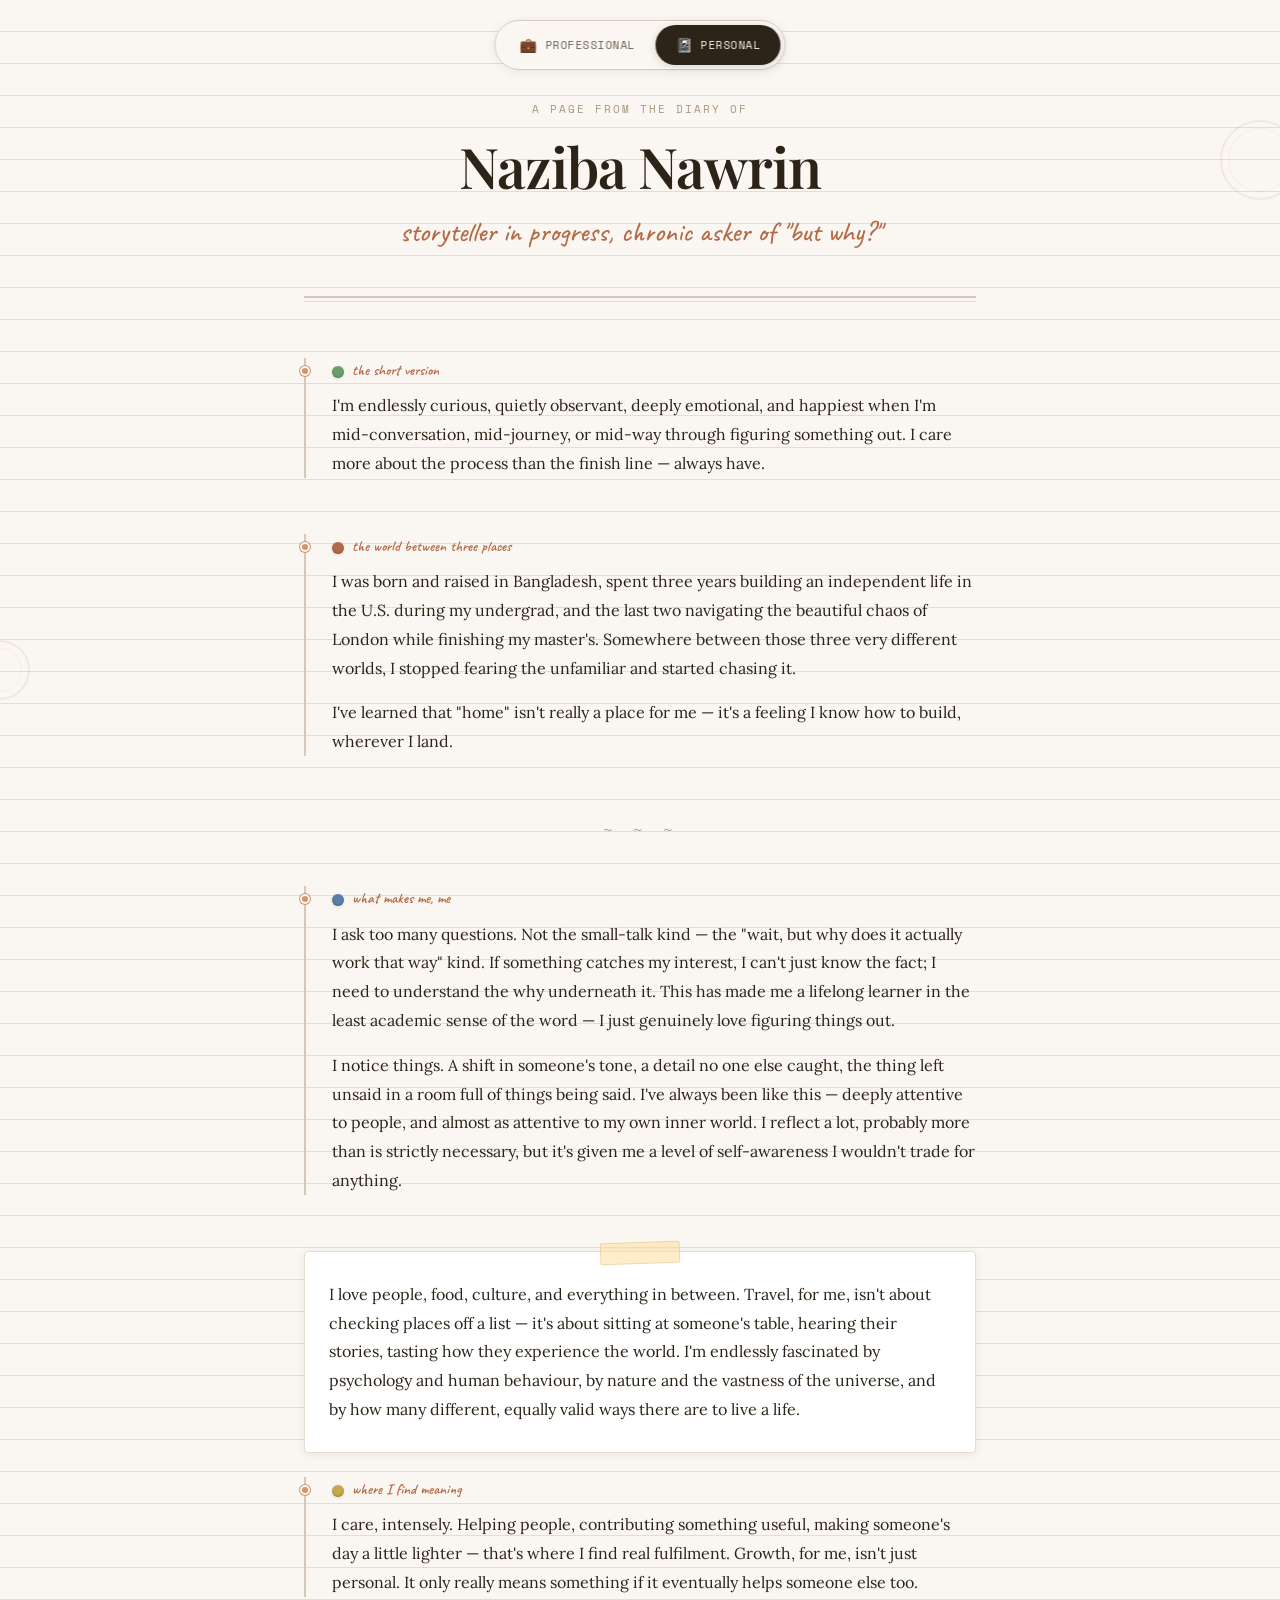
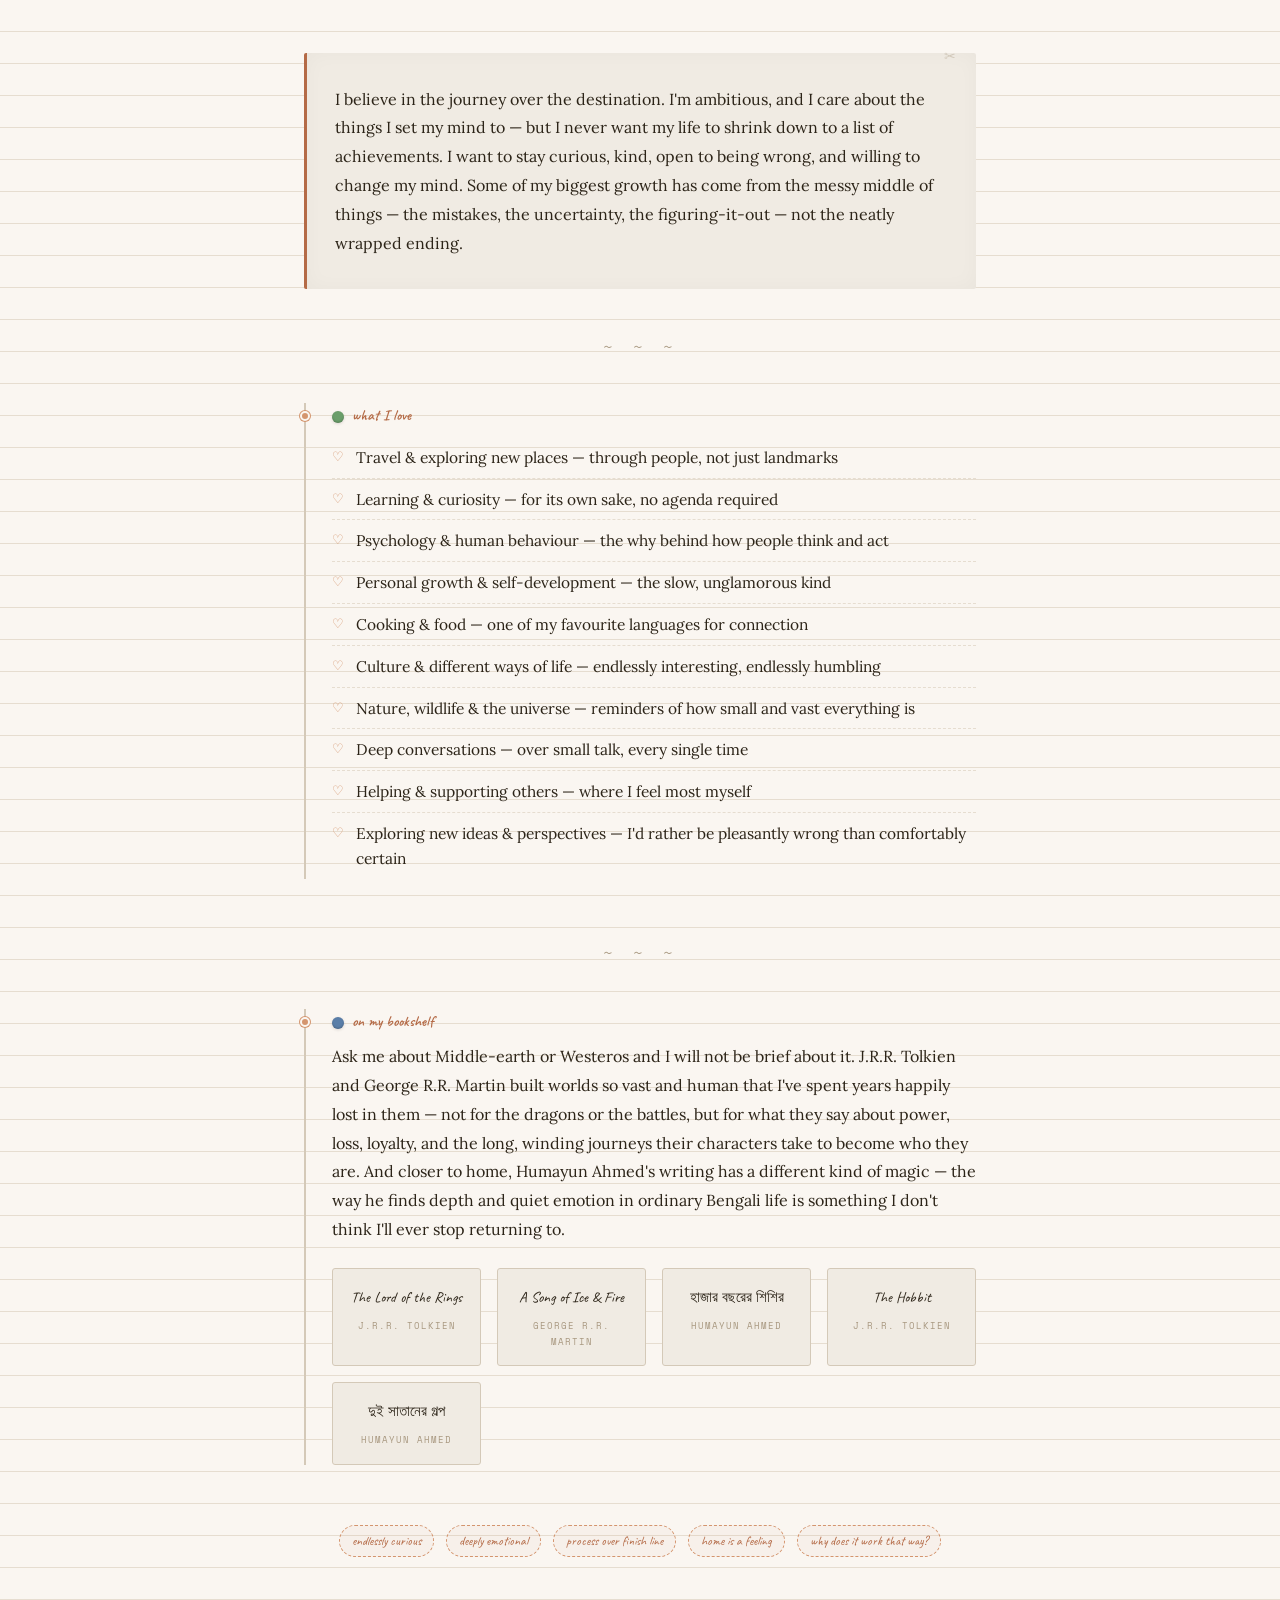
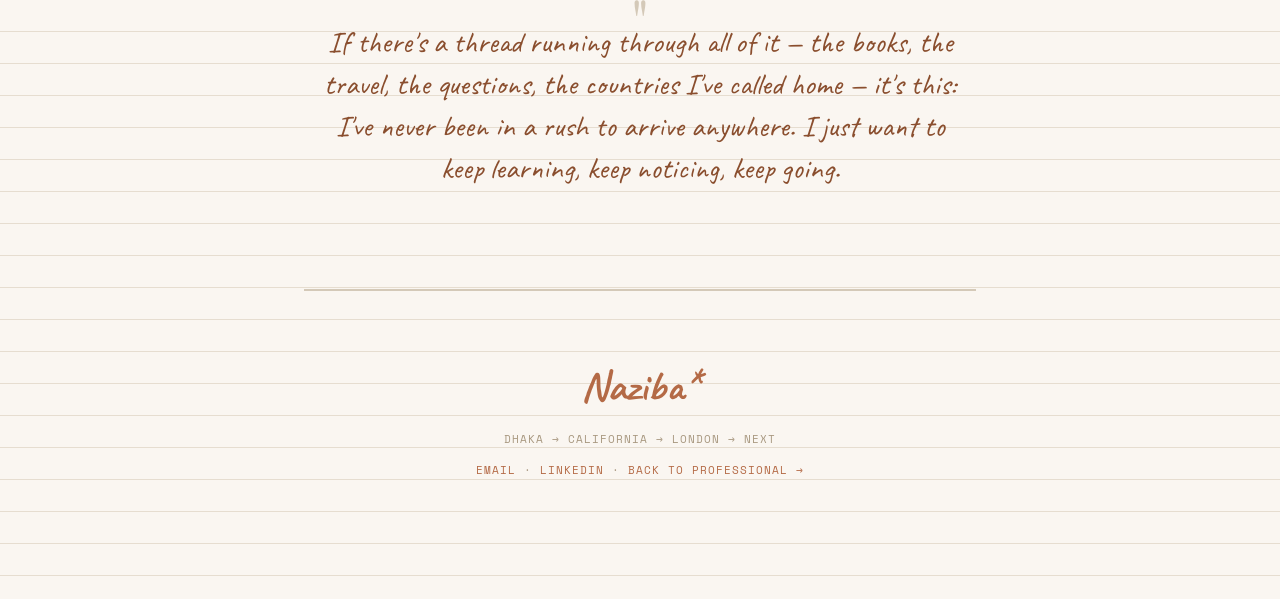
==== personal.html @ 6f7692ed "Add personal page with diary aesthetic + mode slider toggle" ====
<!DOCTYPE html>
<html lang="en">
<head>
  <meta charset="UTF-8">
  <meta name="viewport" content="width=device-width, initial-scale=1.0">
  <title>Naziba — The Personal Page</title>
  <meta name="description" content="Naziba Nawrin — the person behind the CV. Curious, emotional, endlessly learning.">
  <meta name="theme-color" content="#faf9f7">
  <link rel="icon" type="image/svg+xml" href="favicon.svg">
  <link rel="preconnect" href="https://fonts.googleapis.com">
  <link rel="preconnect" href="https://fonts.gstatic.com" crossorigin>
  <link href="https://fonts.googleapis.com/css2?family=Caveat:wght@400;500;600;700&family=Lora:ital,wght@0,400;0,500;0,600;1,400;1,500&family=Playfair+Display:ital,wght@0,400;0,600;0,700;1,400;1,600&family=Space+Mono:ital@0;1&display=swap" rel="stylesheet">
  <style>
    *,*::before,*::after{box-sizing:border-box;margin:0;padding:0}

    :root {
      --cream: #faf6f1;
      --cream-dark: #f0ebe3;
      --ink: #2c2418;
      --ink-soft: #6b5e4f;
      --ink-faint: #a89880;
      --line: #d4c9b8;
      --line-faint: #e6ddd0;
      --accent: #b46a46;
      --accent-soft: #d4956e;
      --accent-deep: #8a4e2e;
      --tape: rgba(255, 220, 150, 0.5);
      --tape-border: rgba(200, 170, 100, 0.3);
      --shadow: rgba(44, 36, 24, 0.08);
      --shadow-heavy: rgba(44, 36, 24, 0.15);
      --font-hand: 'Caveat', cursive;
      --font-serif: 'Lora', Georgia, serif;
      --font-display: 'Playfair Display', Georgia, serif;
      --font-mono: 'Space Mono', monospace;
    }

    html { scroll-behavior: smooth; }

    body {
      font-family: var(--font-serif);
      background: var(--cream);
      color: var(--ink);
      line-height: 1.7;
      min-height: 100vh;
      background-image:
        repeating-linear-gradient(
          transparent,
          transparent 31px,
          var(--line-faint) 31px,
          var(--line-faint) 32px
        );
      background-size: 100% 32px;
      background-position: 0 0;
    }

    /* ═══ MODE SLIDER ═══ */
    .mode-slider-wrap {
      position: fixed;
      top: 20px;
      left: 50%;
      transform: translateX(-50%);
      z-index: 1000;
      display: flex;
      align-items: center;
      gap: 0;
      background: var(--cream);
      border: 1.5px solid var(--line);
      border-radius: 40px;
      padding: 4px;
      box-shadow: 0 2px 12px var(--shadow), 0 0 0 1px rgba(255,255,255,0.6) inset;
      backdrop-filter: blur(8px);
      -webkit-backdrop-filter: blur(8px);
    }

    .mode-slider-wrap a {
      display: flex;
      align-items: center;
      gap: 8px;
      padding: 8px 20px;
      border-radius: 36px;
      text-decoration: none;
      font-family: var(--font-mono);
      font-size: 11px;
      letter-spacing: 0.5px;
      text-transform: uppercase;
      color: var(--ink-soft);
      transition: all 0.35s cubic-bezier(0.4, 0, 0.2, 1);
      white-space: nowrap;
    }

    .mode-slider-wrap a.active {
      background: var(--ink);
      color: var(--cream);
      box-shadow: 0 2px 8px var(--shadow-heavy);
    }

    .mode-slider-wrap a:hover:not(.active) {
      color: var(--ink);
      background: var(--cream-dark);
    }

    .mode-slider-wrap .mode-icon {
      font-size: 14px;
    }

    /* ═══ TOPMARGIN ═══ */
    .page-wrap {
      max-width: 720px;
      margin: 0 auto;
      padding: 100px 24px 80px;
    }

    /* ═══ HEADER ═══ */
    .diary-header {
      text-align: center;
      margin-bottom: 60px;
      padding-bottom: 40px;
      border-bottom: 2px solid var(--line);
      position: relative;
    }

    .diary-header::after {
      content: '';
      position: absolute;
      bottom: -6px;
      left: 0;
      right: 0;
      height: 1px;
      background: var(--line-faint);
    }

    .diary-date {
      font-family: var(--font-mono);
      font-size: 11px;
      letter-spacing: 2px;
      text-transform: uppercase;
      color: var(--ink-faint);
      margin-bottom: 16px;
    }

    .diary-name {
      font-family: var(--font-display);
      font-size: clamp(36px, 6vw, 56px);
      font-weight: 600;
      line-height: 1.1;
      letter-spacing: -1px;
      margin-bottom: 12px;
      color: var(--ink);
    }

    .diary-subtitle {
      font-family: var(--font-hand);
      font-size: clamp(20px, 3vw, 28px);
      color: var(--accent);
      font-weight: 500;
    }

    .diary-rule {
      display: flex;
      align-items: center;
      gap: 12px;
      margin: 48px 0 40px;
      color: var(--ink-faint);
      font-family: var(--font-mono);
      font-size: 10px;
      letter-spacing: 2px;
      text-transform: uppercase;
    }

    .diary-rule::before,
    .diary-rule::after {
      content: '';
      flex: 1;
      height: 1px;
      background: var(--line);
    }

    /* ═══ ENTRIES ═══ */
    .diary-entry {
      margin-bottom: 56px;
      position: relative;
      padding-left: 28px;
    }

    .diary-entry::before {
      content: '';
      position: absolute;
      left: 0;
      top: 0;
      bottom: 0;
      width: 2px;
      background: var(--line);
    }

    .diary-entry::after {
      content: '';
      position: absolute;
      left: -4px;
      top: 8px;
      width: 10px;
      height: 10px;
      border-radius: 50%;
      background: var(--accent-soft);
      border: 2px solid var(--cream);
      box-shadow: 0 0 0 1px var(--accent-soft);
    }

    .entry-label {
      font-family: var(--font-hand);
      font-size: 15px;
      color: var(--accent);
      margin-bottom: 8px;
      font-weight: 600;
    }

    .entry-title {
      font-family: var(--font-display);
      font-size: clamp(22px, 3.5vw, 30px);
      font-weight: 600;
      line-height: 1.2;
      margin-bottom: 16px;
      letter-spacing: -0.3px;
    }

    .entry-body {
      font-size: 16px;
      line-height: 1.8;
      color: var(--ink);
    }

    .entry-body p {
      margin-bottom: 16px;
    }

    .entry-body p:last-child {
      margin-bottom: 0;
    }

    /* ═══ TAPE CARD ═══ */
    .tape-card {
      background: #fff;
      border: 1px solid var(--line-faint);
      border-radius: 4px;
      padding: 28px 24px;
      margin: 24px 0;
      position: relative;
      box-shadow: 0 2px 8px var(--shadow);
      transform: rotate(-0.5deg);
    }

    .tape-card::before {
      content: '';
      position: absolute;
      top: -10px;
      left: 50%;
      transform: translateX(-50%) rotate(-2deg);
      width: 80px;
      height: 22px;
      background: var(--tape);
      border: 1px solid var(--tape-border);
      border-radius: 2px;
    }

    .tape-card.tilt-right {
      transform: rotate(0.7deg);
    }

    .tape-card.tilt-right::before {
      transform: translateX(-50%) rotate(1.5deg);
    }

    /* ═══ TORN PAPER ═══ */
    .torn-paper {
      background: var(--cream-dark);
      border-radius: 2px;
      padding: 32px 28px;
      margin: 32px 0;
      position: relative;
      border-left: 3px solid var(--accent);
      box-shadow: inset 0 0 20px rgba(44, 36, 24, 0.03);
    }

    .torn-paper::before {
      content: '✂';
      position: absolute;
      top: -8px;
      right: 20px;
      font-size: 14px;
      color: var(--ink-faint);
      opacity: 0.4;
    }

    /* ═══ LIST ═══ */
    .love-list {
      list-style: none;
      padding: 0;
    }

    .love-list li {
      padding: 8px 0 8px 24px;
      position: relative;
      font-size: 15.5px;
      line-height: 1.6;
      border-bottom: 1px dashed var(--line-faint);
    }

    .love-list li:last-child {
      border-bottom: none;
    }

    .love-list li::before {
      content: '♡';
      position: absolute;
      left: 0;
      color: var(--accent-soft);
      font-size: 13px;
      top: 10px;
    }

    /* ═══ QUOTE ═══ */
    .diary-quote {
      font-family: var(--font-hand);
      font-size: clamp(22px, 3vw, 30px);
      text-align: center;
      padding: 40px 20px;
      color: var(--accent-deep);
      line-height: 1.4;
      position: relative;
    }

    .diary-quote::before {
      content: '"';
      font-family: var(--font-display);
      font-size: 60px;
      position: absolute;
      top: 8px;
      left: 50%;
      transform: translateX(-50%);
      color: var(--line);
      line-height: 1;
    }

    /* ═══ BOOKSHELF ═══ */
    .bookshelf {
      display: grid;
      grid-template-columns: repeat(auto-fill, minmax(140px, 1fr));
      gap: 16px;
      margin: 24px 0;
    }

    .book {
      background: var(--cream-dark);
      border: 1px solid var(--line);
      border-radius: 3px;
      padding: 16px 12px;
      text-align: center;
      font-family: var(--font-hand);
      font-size: 15px;
      color: var(--ink);
      transition: transform 0.2s ease, box-shadow 0.2s ease;
      cursor: default;
      position: relative;
    }

    .book:hover {
      transform: translateY(-4px) rotate(-1deg);
      box-shadow: 0 4px 12px var(--shadow-heavy);
    }

    .book .book-author {
      display: block;
      font-family: var(--font-mono);
      font-size: 9px;
      letter-spacing: 1px;
      text-transform: uppercase;
      color: var(--ink-faint);
      margin-top: 8px;
    }

    /* ═══ STICKERS ═══ */
    .sticker {
      display: inline-block;
      font-family: var(--font-hand);
      font-size: 13px;
      padding: 4px 12px;
      border-radius: 20px;
      border: 1.5px dashed;
      margin: 4px;
      color: var(--accent);
      border-color: var(--accent-soft);
      background: rgba(180, 106, 70, 0.04);
    }

    /* ═══ FOOTER ═══ */
    .diary-footer {
      text-align: center;
      padding: 60px 0 40px;
      border-top: 2px solid var(--line);
      margin-top: 60px;
    }

    .diary-footer .hand-name {
      font-family: var(--font-hand);
      font-size: 42px;
      color: var(--accent);
      font-weight: 700;
      margin-bottom: 8px;
    }

    .diary-footer .footer-line {
      font-family: var(--font-mono);
      font-size: 11px;
      letter-spacing: 1px;
      color: var(--ink-faint);
      text-transform: uppercase;
    }

    .diary-footer .footer-line a {
      color: var(--accent);
      text-decoration: none;
    }

    .diary-footer .footer-line a:hover {
      text-decoration: underline;
    }

    /* ═══ COFFEE STAIN ═══ */
    .coffee-stain {
      position: absolute;
      width: 80px;
      height: 80px;
      border-radius: 50%;
      border: 2px solid rgba(180, 140, 80, 0.12);
      pointer-events: none;
    }

    .coffee-stain::after {
      content: '';
      position: absolute;
      inset: 6px;
      border-radius: 50%;
      border: 1px solid rgba(180, 140, 80, 0.08);
    }

    /* ═══ PIN ═══ */
    .pushpin {
      display: inline-block;
      width: 12px;
      height: 12px;
      border-radius: 50%;
      background: var(--accent);
      box-shadow: 0 1px 3px var(--shadow-heavy), inset 0 -1px 2px rgba(0,0,0,0.2);
      margin-right: 8px;
      vertical-align: middle;
    }

    .pushpin.green { background: #6a9e6a; }
    .pushpin.blue { background: #5a7ea8; }
    .pushpin.yellow { background: #c4a84a; }

    /* ═══ HAND DIVIDER ═══ */
    .hand-divider {
      text-align: center;
      margin: 40px 0;
      font-family: var(--font-hand);
      font-size: 20px;
      color: var(--ink-faint);
      letter-spacing: 8px;
    }

    /* ═══ ANIMATIONS ═══ */
    @keyframes fadeSlideUp {
      from { opacity: 0; transform: translateY(20px); }
      to { opacity: 1; transform: translateY(0); }
    }

    .reveal {
      opacity: 0;
      animation: fadeSlideUp 0.6s ease forwards;
    }

    .reveal:nth-child(1) { animation-delay: 0.1s; }
    .reveal:nth-child(2) { animation-delay: 0.2s; }
    .reveal:nth-child(3) { animation-delay: 0.3s; }
    .reveal:nth-child(4) { animation-delay: 0.4s; }
    .reveal:nth-child(5) { animation-delay: 0.5s; }
    .reveal:nth-child(6) { animation-delay: 0.6s; }
    .reveal:nth-child(7) { animation-delay: 0.7s; }

    /* ═══ RESPONSIVE ═══ */
    @media (max-width: 600px) {
      .page-wrap { padding: 80px 16px 60px; }
      .diary-entry { padding-left: 20px; }
      .tape-card { padding: 24px 18px; transform: none !important; }
      .mode-slider-wrap a { padding: 6px 14px; font-size: 10px; }
      .bookshelf { grid-template-columns: repeat(2, 1fr); }
    }
  </style>
</head>
<body>

  <!-- MODE SLIDER -->
  <div class="mode-slider-wrap">
    <a href="index.html">
      <span class="mode-icon">💼</span> Professional
    </a>
    <a href="personal.html" class="active">
      <span class="mode-icon">📓</span> Personal
    </a>
  </div>

  <div class="page-wrap">

    <!-- HEADER -->
    <header class="diary-header reveal">
      <div class="diary-date">a page from the diary of</div>
      <h1 class="diary-name">Naziba Nawrin</h1>
      <div class="diary-subtitle">storyteller in progress, chronic asker of "but why?"</div>
    </header>

    <!-- ENTRY: THE SHORT VERSION -->
    <div class="diary-entry reveal">
      <div class="entry-label"><span class="pushpin green"></span>the short version</div>
      <div class="entry-body">
        <p>I'm endlessly curious, quietly observant, deeply emotional, and happiest when I'm mid-conversation, mid-journey, or mid-way through figuring something out. I care more about the process than the finish line — always have.</p>
      </div>
    </div>

    <!-- ENTRY: THE WORLD BETWEEN -->
    <div class="diary-entry reveal">
      <div class="entry-label"><span class="pushpin"></span>the world between three places</div>
      <div class="entry-body">
        <p>I was born and raised in Bangladesh, spent three years building an independent life in the U.S. during my undergrad, and the last two navigating the beautiful chaos of London while finishing my master's. Somewhere between those three very different worlds, I stopped fearing the unfamiliar and started chasing it.</p>
        <p>I've learned that "home" isn't really a place for me — it's a feeling I know how to build, wherever I land.</p>
      </div>
    </div>

    <div class="hand-divider">~ ~ ~</div>

    <!-- ENTRY: WHAT MAKES ME, ME -->
    <div class="diary-entry reveal">
      <div class="entry-label"><span class="pushpin blue"></span>what makes me, me</div>
      <div class="entry-body">
        <p>I ask too many questions. Not the small-talk kind — the "wait, but why does it actually work that way" kind. If something catches my interest, I can't just know the fact; I need to understand the why underneath it. This has made me a lifelong learner in the least academic sense of the word — I just genuinely love figuring things out.</p>

        <p>I notice things. A shift in someone's tone, a detail no one else caught, the thing left unsaid in a room full of things being said. I've always been like this — deeply attentive to people, and almost as attentive to my own inner world. I reflect a lot, probably more than is strictly necessary, but it's given me a level of self-awareness I wouldn't trade for anything.</p>
      </div>
    </div>

    <!-- TAPE CARD: PEOPLE, FOOD, CULTURE -->
    <div class="tape-card reveal">
      <div class="entry-body">
        <p>I love people, food, culture, and everything in between. Travel, for me, isn't about checking places off a list — it's about sitting at someone's table, hearing their stories, tasting how they experience the world. I'm endlessly fascinated by psychology and human behaviour, by nature and the vastness of the universe, and by how many different, equally valid ways there are to live a life.</p>
      </div>
    </div>

    <!-- ENTRY: I CARE -->
    <div class="diary-entry reveal">
      <div class="entry-label"><span class="pushpin yellow"></span>where I find meaning</div>
      <div class="entry-body">
        <p>I care, intensely. Helping people, contributing something useful, making someone's day a little lighter — that's where I find real fulfilment. Growth, for me, isn't just personal. It only really means something if it eventually helps someone else too.</p>
      </div>
    </div>

    <!-- TORN PAPER: JOURNEY OVER DESTINATION -->
    <div class="torn-paper reveal">
      <div class="entry-body">
        <p>I believe in the journey over the destination. I'm ambitious, and I care about the things I set my mind to — but I never want my life to shrink down to a list of achievements. I want to stay curious, kind, open to being wrong, and willing to change my mind. Some of my biggest growth has come from the messy middle of things — the mistakes, the uncertainty, the figuring-it-out — not the neatly wrapped ending.</p>
      </div>
    </div>

    <div class="hand-divider">~ ~ ~</div>

    <!-- ENTRY: WHAT I LOVE -->
    <div class="diary-entry reveal">
      <div class="entry-label"><span class="pushpin green"></span>what I love</div>
      <div class="entry-body">
        <ul class="love-list">
          <li>Travel &amp; exploring new places — through people, not just landmarks</li>
          <li>Learning &amp; curiosity — for its own sake, no agenda required</li>
          <li>Psychology &amp; human behaviour — the why behind how people think and act</li>
          <li>Personal growth &amp; self-development — the slow, unglamorous kind</li>
          <li>Cooking &amp; food — one of my favourite languages for connection</li>
          <li>Culture &amp; different ways of life — endlessly interesting, endlessly humbling</li>
          <li>Nature, wildlife &amp; the universe — reminders of how small and vast everything is</li>
          <li>Deep conversations — over small talk, every single time</li>
          <li>Helping &amp; supporting others — where I feel most myself</li>
          <li>Exploring new ideas &amp; perspectives — I'd rather be pleasantly wrong than comfortably certain</li>
        </ul>
      </div>
    </div>

    <div class="hand-divider">~ ~ ~</div>

    <!-- ENTRY: ON MY BOOKSHELF -->
    <div class="diary-entry reveal">
      <div class="entry-label"><span class="pushpin blue"></span>on my bookshelf</div>
      <div class="entry-body">
        <p>Ask me about Middle-earth or Westeros and I will not be brief about it. J.R.R. Tolkien and George R.R. Martin built worlds so vast and human that I've spent years happily lost in them — not for the dragons or the battles, but for what they say about power, loss, loyalty, and the long, winding journeys their characters take to become who they are. And closer to home, Humayun Ahmed's writing has a different kind of magic — the way he finds depth and quiet emotion in ordinary Bengali life is something I don't think I'll ever stop returning to.</p>
      </div>

      <div class="bookshelf">
        <div class="book">
          The Lord of the Rings
          <span class="book-author">J.R.R. Tolkien</span>
        </div>
        <div class="book">
          A Song of Ice &amp; Fire
          <span class="book-author">George R.R. Martin</span>
        </div>
        <div class="book">
          হাজার বছরের শিশির
          <span class="book-author">Humayun Ahmed</span>
        </div>
        <div class="book">
          The Hobbit
          <span class="book-author">J.R.R. Tolkien</span>
        </div>
        <div class="book">
          দুই সাতানের গল্প
          <span class="book-author">Humayun Ahmed</span>
        </div>
      </div>
    </div>

    <!-- STICKERS -->
    <div style="text-align:center; margin: 40px 0 20px;">
      <span class="sticker">endlessly curious</span>
      <span class="sticker">deeply emotional</span>
      <span class="sticker">process over finish line</span>
      <span class="sticker">home is a feeling</span>
      <span class="sticker">why does it work that way?</span>
    </div>

    <!-- QUOTE -->
    <div class="diary-quote reveal">
      If there's a thread running through all of it — the books, the travel, the questions, the countries I've called home — it's this: I've never been in a rush to arrive anywhere. I just want to keep learning, keep noticing, keep going.
    </div>

    <!-- COFFEE STAIN (decorative) -->
    <div class="coffee-stain" style="top: 120px; right: -20px;"></div>
    <div class="coffee-stain" style="bottom: 200px; left: -30px; width: 60px; height: 60px;"></div>

    <!-- FOOTER -->
    <footer class="diary-footer reveal">
      <div class="hand-name">Naziba*</div>
      <div class="footer-line">Dhaka → California → London → next</div>
      <div class="footer-line" style="margin-top:12px;">
        <a href="mailto:nazibazaman99@gmail.com">email</a> · <a href="https://www.linkedin.com/in/naziba-nawrin-a1048722b/" target="_blank" rel="noopener">linkedin</a> · <a href="index.html">back to professional →</a>
      </div>
    </footer>

  </div>

</body>
</html>
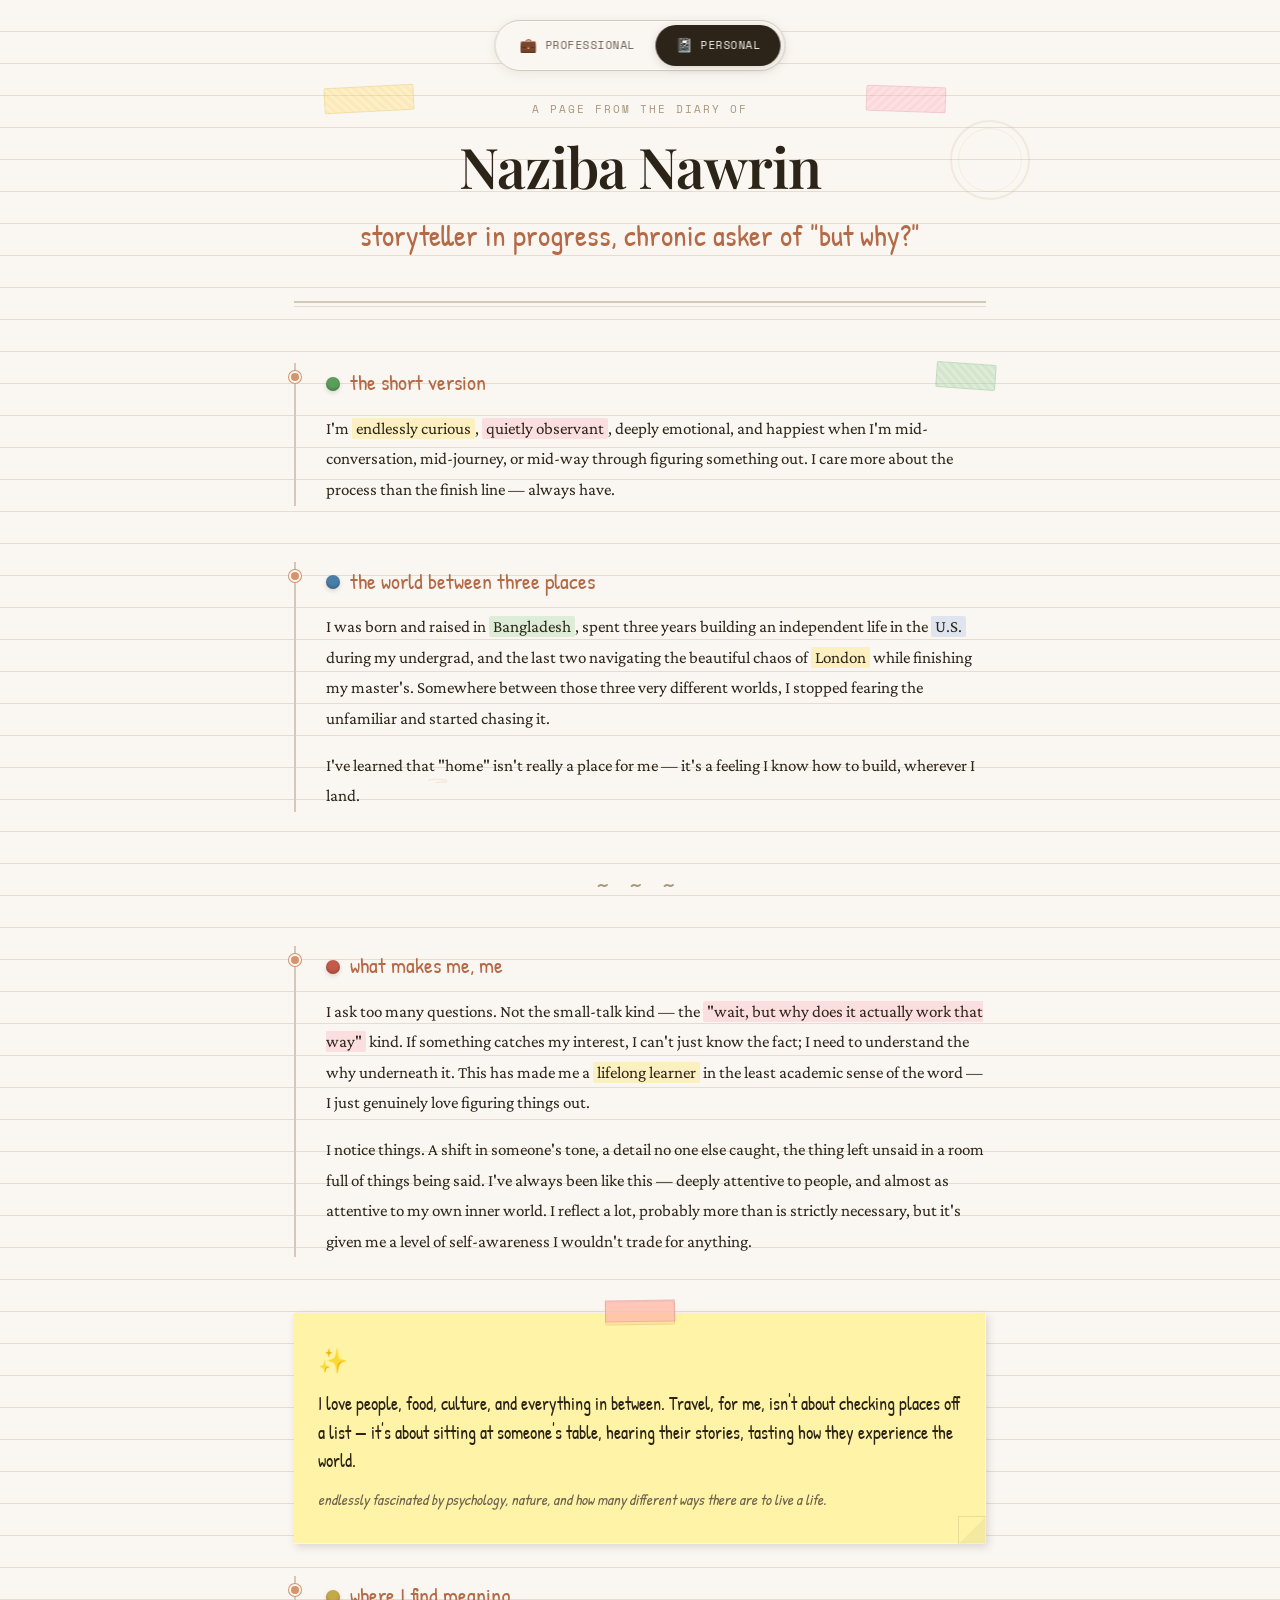
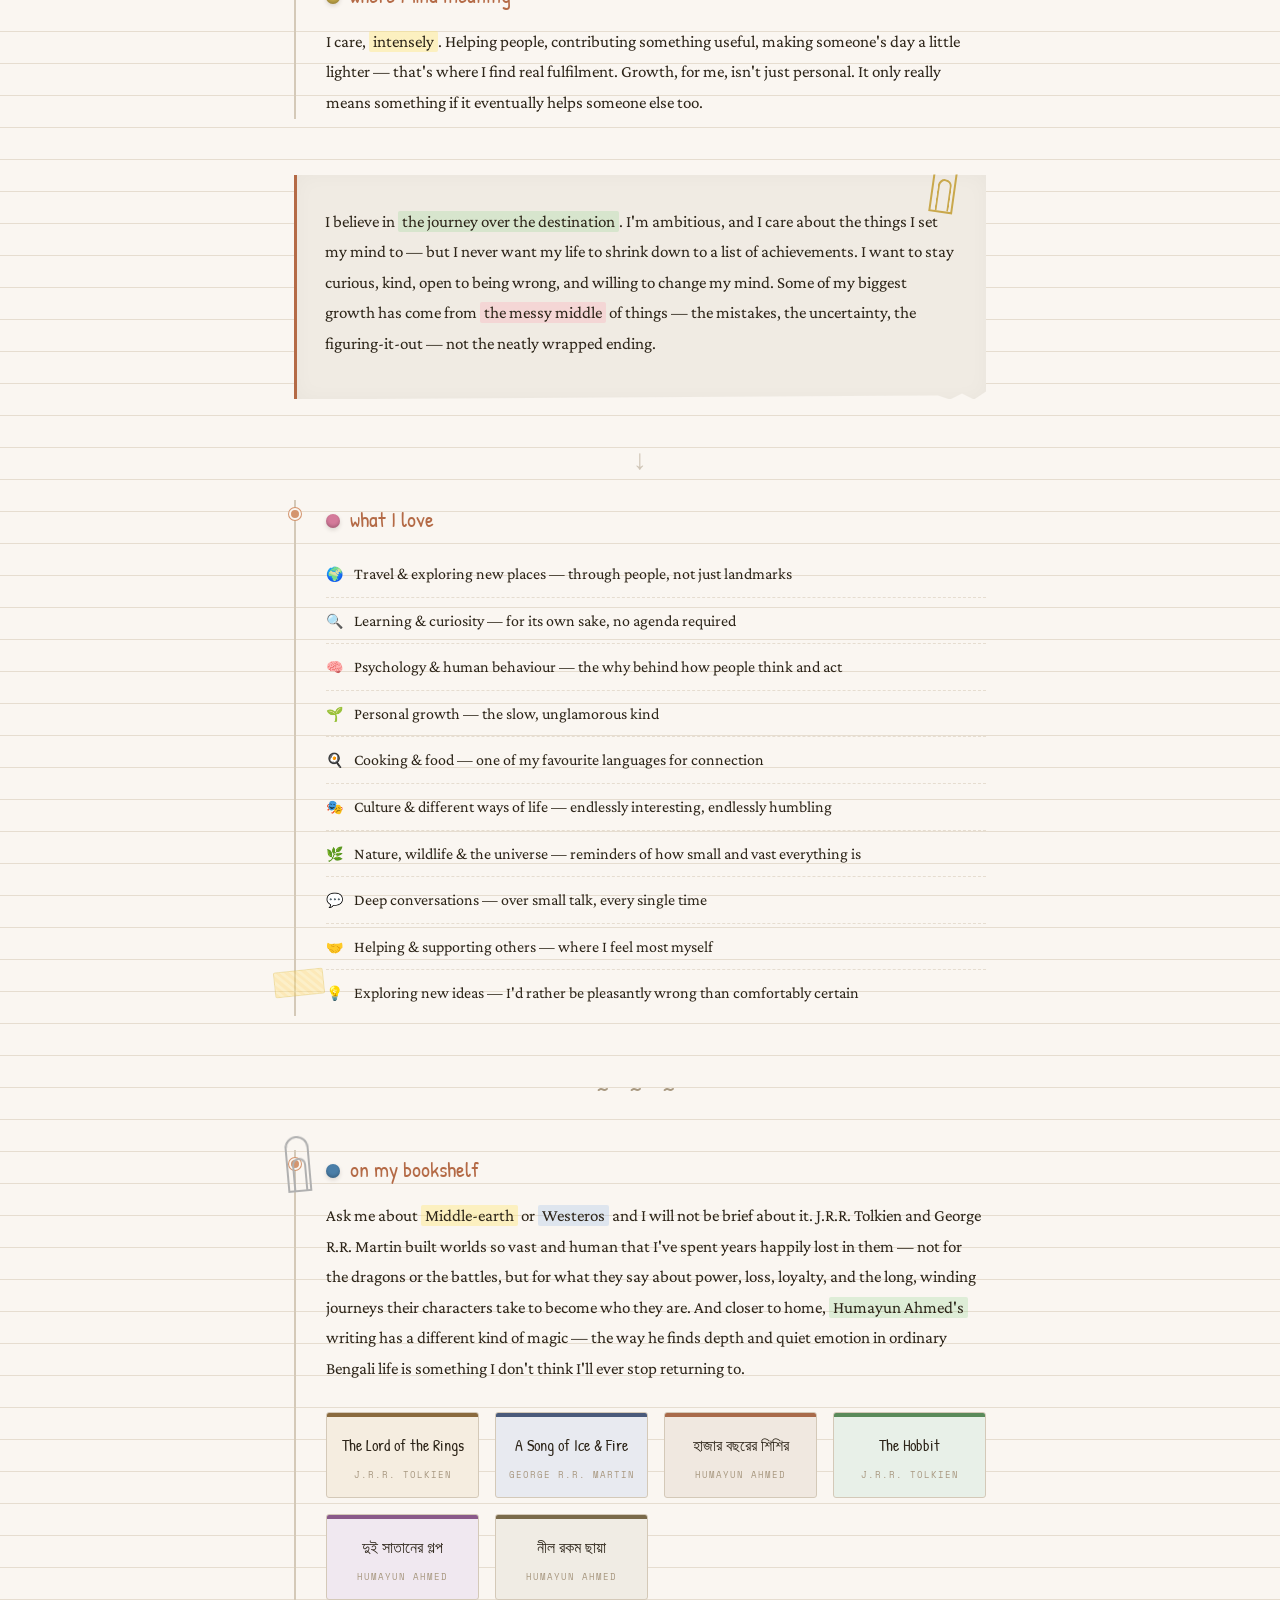
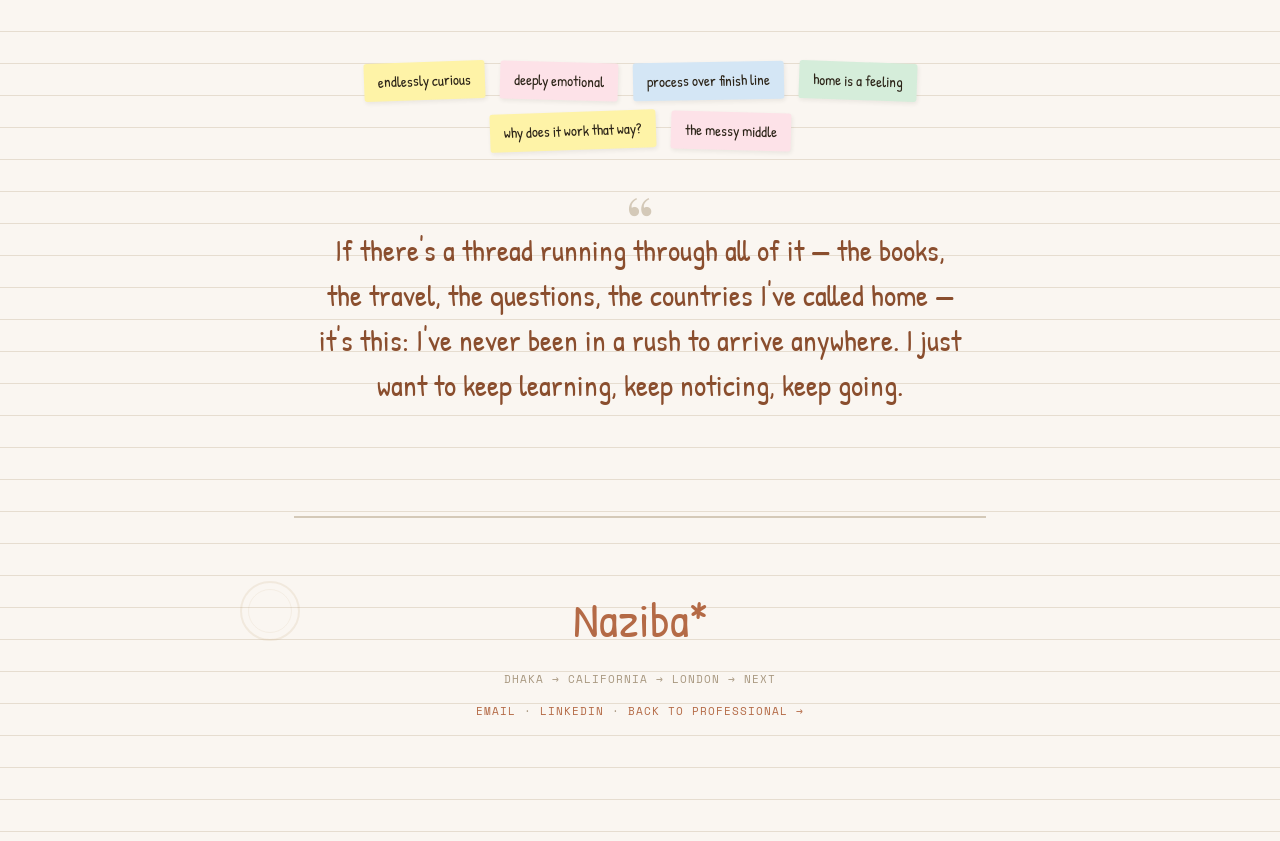
==== commit d31e3f71: "Personal page: better fonts (Patrick Hand + Crimson Pro), scrapbook style with washi tape, sticky no" ====
--- a/personal.html
+++ b/personal.html
@@ -5,17 +5,18 @@
   <meta name="viewport" content="width=device-width, initial-scale=1.0">
   <title>Naziba — The Personal Page</title>
   <meta name="description" content="Naziba Nawrin — the person behind the CV. Curious, emotional, endlessly learning.">
-  <meta name="theme-color" content="#faf9f7">
+  <meta name="theme-color" content="#faf6f1">
   <link rel="icon" type="image/svg+xml" href="favicon.svg">
   <link rel="preconnect" href="https://fonts.googleapis.com">
   <link rel="preconnect" href="https://fonts.gstatic.com" crossorigin>
-  <link href="https://fonts.googleapis.com/css2?family=Caveat:wght@400;500;600;700&family=Lora:ital,wght@0,400;0,500;0,600;1,400;1,500&family=Playfair+Display:ital,wght@0,400;0,600;0,700;1,400;1,600&family=Space+Mono:ital@0;1&display=swap" rel="stylesheet">
+  <link href="https://fonts.googleapis.com/css2?family=Crimson+Pro:ital,wght@0,400;0,500;0,600;1,400;1,500&family=Patrick+Hand&family=Playfair+Display:ital,wght@0,400;0,600;0,700;1,400;1,600&family=Space+Mono:ital@0;1&display=swap" rel="stylesheet">
   <style>
     *,*::before,*::after{box-sizing:border-box;margin:0;padding:0}
 
     :root {
       --cream: #faf6f1;
       --cream-dark: #f0ebe3;
+      --paper: #fff9f0;
       --ink: #2c2418;
       --ink-soft: #6b5e4f;
       --ink-faint: #a89880;
@@ -28,8 +29,16 @@
       --tape-border: rgba(200, 170, 100, 0.3);
       --shadow: rgba(44, 36, 24, 0.08);
       --shadow-heavy: rgba(44, 36, 24, 0.15);
-      --font-hand: 'Caveat', cursive;
-      --font-serif: 'Lora', Georgia, serif;
+      --highlight-yellow: rgba(255, 230, 100, 0.35);
+      --highlight-pink: rgba(255, 150, 170, 0.25);
+      --highlight-green: rgba(140, 210, 140, 0.25);
+      --highlight-blue: rgba(140, 180, 230, 0.25);
+      --sticky-yellow: #fef3a7;
+      --sticky-pink: #fde2e8;
+      --sticky-blue: #d4e6f5;
+      --sticky-green: #d5edda;
+      --font-hand: 'Patrick Hand', cursive;
+      --font-serif: 'Crimson Pro', Georgia, serif;
       --font-display: 'Playfair Display', Georgia, serif;
       --font-mono: 'Space Mono', monospace;
     }
@@ -40,7 +49,7 @@
       font-family: var(--font-serif);
       background: var(--cream);
       color: var(--ink);
-      line-height: 1.7;
+      line-height: 1.75;
       min-height: 100vh;
       background-image:
         repeating-linear-gradient(
@@ -51,6 +60,7 @@
         );
       background-size: 100% 32px;
       background-position: 0 0;
+      overflow-x: hidden;
     }
 
     /* ═══ MODE SLIDER ═══ */
@@ -69,9 +79,7 @@
       padding: 4px;
       box-shadow: 0 2px 12px var(--shadow), 0 0 0 1px rgba(255,255,255,0.6) inset;
       backdrop-filter: blur(8px);
-      -webkit-backdrop-filter: blur(8px);
-    }
-
+    }
     .mode-slider-wrap a {
       display: flex;
       align-items: center;
@@ -84,30 +92,26 @@
       letter-spacing: 0.5px;
       text-transform: uppercase;
       color: var(--ink-soft);
-      transition: all 0.35s cubic-bezier(0.4, 0, 0.2, 1);
+      transition: all 0.35s cubic-bezier(0.4,0,0.2,1);
       white-space: nowrap;
     }
-
     .mode-slider-wrap a.active {
       background: var(--ink);
       color: var(--cream);
       box-shadow: 0 2px 8px var(--shadow-heavy);
     }
-
     .mode-slider-wrap a:hover:not(.active) {
       color: var(--ink);
       background: var(--cream-dark);
     }
-
-    .mode-slider-wrap .mode-icon {
-      font-size: 14px;
-    }
-
-    /* ═══ TOPMARGIN ═══ */
+    .mode-slider-wrap .mode-icon { font-size: 14px; }
+
+    /* ═══ PAGE ═══ */
     .page-wrap {
-      max-width: 720px;
+      max-width: 740px;
       margin: 0 auto;
       padding: 100px 24px 80px;
+      position: relative;
     }
 
     /* ═══ HEADER ═══ */
@@ -118,7 +122,6 @@
       border-bottom: 2px solid var(--line);
       position: relative;
     }
-
     .diary-header::after {
       content: '';
       position: absolute;
@@ -128,7 +131,6 @@
       height: 1px;
       background: var(--line-faint);
     }
-
     .diary-date {
       font-family: var(--font-mono);
       font-size: 11px;
@@ -137,7 +139,6 @@
       color: var(--ink-faint);
       margin-bottom: 16px;
     }
-
     .diary-name {
       font-family: var(--font-display);
       font-size: clamp(36px, 6vw, 56px);
@@ -147,41 +148,18 @@
       margin-bottom: 12px;
       color: var(--ink);
     }
-
     .diary-subtitle {
       font-family: var(--font-hand);
-      font-size: clamp(20px, 3vw, 28px);
+      font-size: clamp(22px, 3.5vw, 30px);
       color: var(--accent);
-      font-weight: 500;
-    }
-
-    .diary-rule {
-      display: flex;
-      align-items: center;
-      gap: 12px;
-      margin: 48px 0 40px;
-      color: var(--ink-faint);
-      font-family: var(--font-mono);
-      font-size: 10px;
-      letter-spacing: 2px;
-      text-transform: uppercase;
-    }
-
-    .diary-rule::before,
-    .diary-rule::after {
-      content: '';
-      flex: 1;
-      height: 1px;
-      background: var(--line);
     }
 
     /* ═══ ENTRIES ═══ */
     .diary-entry {
       margin-bottom: 56px;
       position: relative;
-      padding-left: 28px;
-    }
-
+      padding-left: 32px;
+    }
     .diary-entry::before {
       content: '';
       position: absolute;
@@ -191,14 +169,13 @@
       width: 2px;
       background: var(--line);
     }
-
     .diary-entry::after {
       content: '';
       position: absolute;
-      left: -4px;
+      left: -5px;
       top: 8px;
-      width: 10px;
-      height: 10px;
+      width: 12px;
+      height: 12px;
       border-radius: 50%;
       background: var(--accent-soft);
       border: 2px solid var(--cream);
@@ -207,87 +184,202 @@
 
     .entry-label {
       font-family: var(--font-hand);
-      font-size: 15px;
+      font-size: 22px;
       color: var(--accent);
-      margin-bottom: 8px;
-      font-weight: 600;
-    }
-
-    .entry-title {
-      font-family: var(--font-display);
-      font-size: clamp(22px, 3.5vw, 30px);
-      font-weight: 600;
-      line-height: 1.2;
-      margin-bottom: 16px;
-      letter-spacing: -0.3px;
+      margin-bottom: 12px;
     }
 
     .entry-body {
-      font-size: 16px;
+      font-size: 17px;
       line-height: 1.8;
       color: var(--ink);
     }
-
-    .entry-body p {
-      margin-bottom: 16px;
-    }
-
-    .entry-body p:last-child {
-      margin-bottom: 0;
+    .entry-body p { margin-bottom: 16px; }
+    .entry-body p:last-child { margin-bottom: 0; }
+
+    /* ═══ MARKER HIGHLIGHTS ═══ */
+    .hl-yellow {
+      background: var(--highlight-yellow);
+      padding: 1px 4px;
+      border-radius: 2px;
+    }
+    .hl-pink {
+      background: var(--highlight-pink);
+      padding: 1px 4px;
+      border-radius: 2px;
+    }
+    .hl-green {
+      background: var(--highlight-green);
+      padding: 1px 4px;
+      border-radius: 2px;
+    }
+    .hl-blue {
+      background: var(--highlight-blue);
+      padding: 1px 4px;
+      border-radius: 2px;
+    }
+
+    /* ═══ WASHI TAPE ═══ */
+    .washi {
+      position: absolute;
+      height: 26px;
+      border-radius: 2px;
+      opacity: 0.7;
+      pointer-events: none;
+      z-index: 2;
+    }
+    .washi-yellow {
+      background: repeating-linear-gradient(45deg, rgba(255,210,80,0.5), rgba(255,210,80,0.5) 3px, rgba(255,230,130,0.5) 3px, rgba(255,230,130,0.5) 6px);
+      border: 1px solid rgba(200,170,60,0.3);
+    }
+    .washi-pink {
+      background: repeating-linear-gradient(-45deg, rgba(255,160,180,0.5), rgba(255,160,180,0.5) 3px, rgba(255,190,200,0.5) 3px, rgba(255,190,200,0.5) 6px);
+      border: 1px solid rgba(200,120,140,0.3);
+    }
+    .washi-green {
+      background: repeating-linear-gradient(45deg, rgba(140,200,140,0.5), rgba(140,200,140,0.5) 3px, rgba(170,220,170,0.5) 3px, rgba(170,220,170,0.5) 6px);
+      border: 1px solid rgba(100,160,100,0.3);
+    }
+    .washi-blue {
+      background: repeating-linear-gradient(-45deg, rgba(130,170,230,0.5), rgba(130,170,230,0.5) 3px, rgba(160,195,240,0.5) 3px, rgba(160,195,240,0.5) 6px);
+      border: 1px solid rgba(90,130,190,0.3);
     }
 
     /* ═══ TAPE CARD ═══ */
     .tape-card {
-      background: #fff;
+      background: var(--paper);
       border: 1px solid var(--line-faint);
-      border-radius: 4px;
-      padding: 28px 24px;
-      margin: 24px 0;
-      position: relative;
-      box-shadow: 0 2px 8px var(--shadow);
-      transform: rotate(-0.5deg);
-    }
-
-    .tape-card::before {
+      border-radius: 3px;
+      padding: 32px 28px;
+      margin: 36px 0;
+      position: relative;
+      box-shadow: 2px 3px 10px var(--shadow), -1px -1px 0 rgba(255,255,255,0.8) inset;
+    }
+    .tape-card.tilt-left { transform: rotate(-0.8deg); }
+    .tape-card.tilt-right { transform: rotate(0.6deg); }
+    .tape-card.tilt-more { transform: rotate(-1.2deg); }
+
+    /* ═══ STICKY NOTE ═══ */
+    .sticky {
+      padding: 28px 24px 32px;
+      margin: 32px 0;
+      position: relative;
+      box-shadow: 2px 3px 8px var(--shadow-heavy), -1px -1px 0 rgba(255,255,255,0.5) inset;
+      transform: rotate(-1deg);
+      font-family: var(--font-hand);
+      font-size: 18px;
+      line-height: 1.6;
+      color: var(--ink);
+    }
+    .sticky-yellow { background: var(--sticky-yellow); }
+    .sticky-pink { background: var(--sticky-pink); }
+    .sticky-blue { background: var(--sticky-blue); }
+    .sticky-green { background: var(--sticky-green); }
+
+    .sticky::before {
       content: '';
       position: absolute;
-      top: -10px;
+      top: -12px;
       left: 50%;
-      transform: translateX(-50%) rotate(-2deg);
-      width: 80px;
-      height: 22px;
-      background: var(--tape);
-      border: 1px solid var(--tape-border);
+      transform: translateX(-50%) rotate(-1deg);
+      width: 70px;
+      height: 24px;
+      background: rgba(255,220,150,0.6);
+      border: 1px solid rgba(200,170,100,0.3);
       border-radius: 2px;
     }
-
-    .tape-card.tilt-right {
-      transform: rotate(0.7deg);
-    }
-
-    .tape-card.tilt-right::before {
-      transform: translateX(-50%) rotate(1.5deg);
+    .sticky.fold::after {
+      content: '';
+      position: absolute;
+      bottom: 0;
+      right: 0;
+      width: 28px;
+      height: 28px;
+      background: linear-gradient(135deg, transparent 50%, rgba(0,0,0,0.04) 50%);
+      border-top: 1px solid rgba(0,0,0,0.05);
+      border-left: 1px solid rgba(0,0,0,0.05);
     }
 
     /* ═══ TORN PAPER ═══ */
     .torn-paper {
       background: var(--cream-dark);
-      border-radius: 2px;
       padding: 32px 28px;
-      margin: 32px 0;
+      margin: 36px 0;
       position: relative;
       border-left: 3px solid var(--accent);
-      box-shadow: inset 0 0 20px rgba(44, 36, 24, 0.03);
-    }
-
-    .torn-paper::before {
-      content: '✂';
-      position: absolute;
-      top: -8px;
-      right: 20px;
-      font-size: 14px;
-      color: var(--ink-faint);
-      opacity: 0.4;
+      box-shadow: inset 0 0 20px rgba(44,36,24,0.03);
+      clip-path: polygon(0 0, 100% 0, 100% calc(100% - 8px), calc(100% - 12px) 100%, calc(100% - 24px) calc(100% - 6px), calc(100% - 36px) 100%, calc(100% - 48px) calc(100% - 4px), 0 100%);
+      padding-bottom: 40px;
+    }
+
+    /* ═══ PAPER CLIP ═══ */
+    .paperclip {
+      position: absolute;
+      width: 24px;
+      height: 56px;
+      border: 2px solid #aaa;
+      border-radius: 12px 12px 0 0;
+      z-index: 3;
+    }
+    .paperclip::after {
+      content: '';
+      position: absolute;
+      bottom: 0;
+      left: 4px;
+      width: 14px;
+      height: 32px;
+      border: 2px solid #aaa;
+      border-radius: 8px 8px 0 0;
+      border-bottom: none;
+    }
+    .paperclip.silver { border-color: #b0b0b0; }
+    .paperclip.silver::after { border-color: #b0b0b0; }
+    .paperclip.gold { border-color: #c9a84c; }
+    .paperclip.gold::after { border-color: #c9a84c; }
+
+    /* ═══ PUSH PIN ═══ */
+    .pushpin {
+      display: inline-block;
+      width: 14px;
+      height: 14px;
+      border-radius: 50%;
+      background: var(--accent);
+      box-shadow: 0 2px 4px var(--shadow-heavy), inset 0 -2px 3px rgba(0,0,0,0.2);
+      margin-right: 10px;
+      vertical-align: middle;
+      position: relative;
+      top: -1px;
+    }
+    .pushpin.green { background: #5a9e5a; }
+    .pushpin.blue { background: #4a7ea8; }
+    .pushpin.yellow { background: #c4a84a; }
+    .pushpin.red { background: #c45a4a; }
+    .pushpin.pink { background: #d47a9a; }
+
+    /* ═══ DOODLE CIRCLE (SVG-based) ═══ */
+    .doodle-wrap {
+      position: relative;
+      display: inline;
+    }
+    .doodle-circle {
+      position: absolute;
+      top: -6px;
+      left: -10px;
+      width: calc(100% + 20px);
+      height: calc(100% + 12px);
+      pointer-events: none;
+    }
+    .doodle-circle path {
+      fill: none;
+      stroke: var(--accent-soft);
+      stroke-width: 2;
+      stroke-linecap: round;
+      stroke-dasharray: 300;
+      stroke-dashoffset: 300;
+      animation: doodleDraw 0.8s ease forwards 0.5s;
+    }
+    @keyframes doodleDraw {
+      to { stroke-dashoffset: 0; }
     }
 
     /* ═══ LIST ═══ */
@@ -295,49 +387,20 @@
       list-style: none;
       padding: 0;
     }
-
     .love-list li {
-      padding: 8px 0 8px 24px;
-      position: relative;
-      font-size: 15.5px;
+      padding: 10px 0 10px 28px;
+      position: relative;
+      font-size: 16px;
       line-height: 1.6;
       border-bottom: 1px dashed var(--line-faint);
     }
-
-    .love-list li:last-child {
-      border-bottom: none;
-    }
-
+    .love-list li:last-child { border-bottom: none; }
     .love-list li::before {
-      content: '♡';
+      content: attr(data-icon);
       position: absolute;
       left: 0;
-      color: var(--accent-soft);
-      font-size: 13px;
-      top: 10px;
-    }
-
-    /* ═══ QUOTE ═══ */
-    .diary-quote {
-      font-family: var(--font-hand);
-      font-size: clamp(22px, 3vw, 30px);
-      text-align: center;
-      padding: 40px 20px;
-      color: var(--accent-deep);
-      line-height: 1.4;
-      position: relative;
-    }
-
-    .diary-quote::before {
-      content: '"';
-      font-family: var(--font-display);
-      font-size: 60px;
-      position: absolute;
-      top: 8px;
-      left: 50%;
-      transform: translateX(-50%);
-      color: var(--line);
-      line-height: 1;
+      font-size: 14px;
+      top: 12px;
     }
 
     /* ═══ BOOKSHELF ═══ */
@@ -345,28 +408,45 @@
       display: grid;
       grid-template-columns: repeat(auto-fill, minmax(140px, 1fr));
       gap: 16px;
-      margin: 24px 0;
-    }
-
+      margin: 28px 0;
+    }
     .book {
-      background: var(--cream-dark);
       border: 1px solid var(--line);
       border-radius: 3px;
-      padding: 16px 12px;
+      padding: 18px 12px 14px;
       text-align: center;
       font-family: var(--font-hand);
-      font-size: 15px;
+      font-size: 16px;
       color: var(--ink);
       transition: transform 0.2s ease, box-shadow 0.2s ease;
       cursor: default;
       position: relative;
-    }
-
+      overflow: hidden;
+    }
+    .book::before {
+      content: '';
+      position: absolute;
+      top: 0;
+      left: 0;
+      right: 0;
+      height: 4px;
+    }
+    .book:nth-child(1) { background: #f5ede0; }
+    .book:nth-child(1)::before { background: #8a6a3e; }
+    .book:nth-child(2) { background: #e8eaf0; }
+    .book:nth-child(2)::before { background: #4a5a7a; }
+    .book:nth-child(3) { background: #f0e8e0; }
+    .book:nth-child(3)::before { background: #a86a4a; }
+    .book:nth-child(4) { background: #e8f0e8; }
+    .book:nth-child(4)::before { background: #5a8a5a; }
+    .book:nth-child(5) { background: #f0e8f0; }
+    .book:nth-child(5)::before { background: #8a5a8a; }
+    .book:nth-child(6) { background: #f0ece4; }
+    .book:nth-child(6)::before { background: #7a6a4a; }
     .book:hover {
       transform: translateY(-4px) rotate(-1deg);
       box-shadow: 0 4px 12px var(--shadow-heavy);
     }
-
     .book .book-author {
       display: block;
       font-family: var(--font-mono);
@@ -381,14 +461,92 @@
     .sticker {
       display: inline-block;
       font-family: var(--font-hand);
-      font-size: 13px;
-      padding: 4px 12px;
-      border-radius: 20px;
-      border: 1.5px dashed;
-      margin: 4px;
-      color: var(--accent);
-      border-color: var(--accent-soft);
-      background: rgba(180, 106, 70, 0.04);
+      font-size: 15px;
+      padding: 6px 14px;
+      border-radius: 3px;
+      margin: 6px;
+      position: relative;
+      box-shadow: 1px 2px 4px var(--shadow);
+    }
+    .sticker-yellow { background: var(--sticky-yellow); transform: rotate(-2deg); }
+    .sticker-pink { background: var(--sticky-pink); transform: rotate(1.5deg); }
+    .sticker-blue { background: var(--sticky-blue); transform: rotate(-1deg); }
+    .sticker-green { background: var(--sticky-green); transform: rotate(2deg); }
+
+    /* ═══ TAPE STRIPS ═══ */
+    .tape-strip {
+      position: absolute;
+      height: 22px;
+      pointer-events: none;
+      z-index: 2;
+    }
+    .tape-strip-yellow {
+      background: rgba(255,210,80,0.45);
+      border: 1px solid rgba(200,170,60,0.25);
+    }
+    .tape-strip-pink {
+      background: rgba(255,160,180,0.45);
+      border: 1px solid rgba(200,120,140,0.25);
+    }
+
+    /* ═══ QUOTE ═══ */
+    .diary-quote {
+      font-family: var(--font-hand);
+      font-size: clamp(22px, 3vw, 30px);
+      text-align: center;
+      padding: 48px 24px;
+      color: var(--accent-deep);
+      line-height: 1.5;
+      position: relative;
+    }
+    .diary-quote::before {
+      content: '\201C';
+      font-family: var(--font-display);
+      font-size: 72px;
+      position: absolute;
+      top: 4px;
+      left: 50%;
+      transform: translateX(-50%);
+      color: var(--line);
+      line-height: 1;
+    }
+
+    /* ═══ HAND DIVIDER ═══ */
+    .hand-divider {
+      text-align: center;
+      margin: 40px 0;
+      font-family: var(--font-hand);
+      font-size: 22px;
+      color: var(--ink-faint);
+      letter-spacing: 8px;
+    }
+
+    /* ═══ COFFEE STAIN ═══ */
+    .coffee-stain {
+      position: absolute;
+      width: 80px;
+      height: 80px;
+      border-radius: 50%;
+      border: 2px solid rgba(180,140,80,0.12);
+      pointer-events: none;
+      z-index: 0;
+    }
+    .coffee-stain::after {
+      content: '';
+      position: absolute;
+      inset: 6px;
+      border-radius: 50%;
+      border: 1px solid rgba(180,140,80,0.08);
+    }
+
+    /* ═══ DOODLE ARROW ═══ */
+    .doodle-arrow {
+      text-align: center;
+      font-family: var(--font-hand);
+      font-size: 28px;
+      color: var(--ink-faint);
+      margin: 16px 0;
+      opacity: 0.5;
     }
 
     /* ═══ FOOTER ═══ */
@@ -398,15 +556,12 @@
       border-top: 2px solid var(--line);
       margin-top: 60px;
     }
-
     .diary-footer .hand-name {
       font-family: var(--font-hand);
-      font-size: 42px;
+      font-size: 48px;
       color: var(--accent);
-      font-weight: 700;
       margin-bottom: 8px;
     }
-
     .diary-footer .footer-line {
       font-family: var(--font-mono);
       font-size: 11px;
@@ -414,58 +569,12 @@
       color: var(--ink-faint);
       text-transform: uppercase;
     }
-
     .diary-footer .footer-line a {
       color: var(--accent);
       text-decoration: none;
     }
-
     .diary-footer .footer-line a:hover {
       text-decoration: underline;
-    }
-
-    /* ═══ COFFEE STAIN ═══ */
-    .coffee-stain {
-      position: absolute;
-      width: 80px;
-      height: 80px;
-      border-radius: 50%;
-      border: 2px solid rgba(180, 140, 80, 0.12);
-      pointer-events: none;
-    }
-
-    .coffee-stain::after {
-      content: '';
-      position: absolute;
-      inset: 6px;
-      border-radius: 50%;
-      border: 1px solid rgba(180, 140, 80, 0.08);
-    }
-
-    /* ═══ PIN ═══ */
-    .pushpin {
-      display: inline-block;
-      width: 12px;
-      height: 12px;
-      border-radius: 50%;
-      background: var(--accent);
-      box-shadow: 0 1px 3px var(--shadow-heavy), inset 0 -1px 2px rgba(0,0,0,0.2);
-      margin-right: 8px;
-      vertical-align: middle;
-    }
-
-    .pushpin.green { background: #6a9e6a; }
-    .pushpin.blue { background: #5a7ea8; }
-    .pushpin.yellow { background: #c4a84a; }
-
-    /* ═══ HAND DIVIDER ═══ */
-    .hand-divider {
-      text-align: center;
-      margin: 40px 0;
-      font-family: var(--font-hand);
-      font-size: 20px;
-      color: var(--ink-faint);
-      letter-spacing: 8px;
     }
 
     /* ═══ ANIMATIONS ═══ */
@@ -473,12 +582,10 @@
       from { opacity: 0; transform: translateY(20px); }
       to { opacity: 1; transform: translateY(0); }
     }
-
     .reveal {
       opacity: 0;
       animation: fadeSlideUp 0.6s ease forwards;
     }
-
     .reveal:nth-child(1) { animation-delay: 0.1s; }
     .reveal:nth-child(2) { animation-delay: 0.2s; }
     .reveal:nth-child(3) { animation-delay: 0.3s; }
@@ -490,10 +597,12 @@
     /* ═══ RESPONSIVE ═══ */
     @media (max-width: 600px) {
       .page-wrap { padding: 80px 16px 60px; }
-      .diary-entry { padding-left: 20px; }
+      .diary-entry { padding-left: 22px; }
       .tape-card { padding: 24px 18px; transform: none !important; }
+      .sticky { transform: none !important; }
       .mode-slider-wrap a { padding: 6px 14px; font-size: 10px; }
       .bookshelf { grid-template-columns: repeat(2, 1fr); }
+      .washi { display: none; }
     }
   </style>
 </head>
@@ -511,27 +620,30 @@
 
   <div class="page-wrap">
 
-    <!-- HEADER -->
-    <header class="diary-header reveal">
+    <!-- HEADER with washi tape corners -->
+    <header class="diary-header reveal" style="position:relative;">
+      <div class="washi washi-yellow" style="width:90px;top:-14px;left:30px;transform:rotate(-3deg);"></div>
+      <div class="washi washi-pink" style="width:80px;top:-14px;right:40px;transform:rotate(2deg);"></div>
       <div class="diary-date">a page from the diary of</div>
       <h1 class="diary-name">Naziba Nawrin</h1>
       <div class="diary-subtitle">storyteller in progress, chronic asker of "but why?"</div>
     </header>
 
     <!-- ENTRY: THE SHORT VERSION -->
-    <div class="diary-entry reveal">
+    <div class="diary-entry reveal" style="position:relative;">
+      <div class="washi washi-green" style="width:60px;top:0;right:-10px;transform:rotate(4deg);"></div>
       <div class="entry-label"><span class="pushpin green"></span>the short version</div>
       <div class="entry-body">
-        <p>I'm endlessly curious, quietly observant, deeply emotional, and happiest when I'm mid-conversation, mid-journey, or mid-way through figuring something out. I care more about the process than the finish line — always have.</p>
+        <p>I'm <span class="hl-yellow">endlessly curious</span>, <span class="hl-pink">quietly observant</span>, deeply emotional, and happiest when I'm mid-conversation, mid-journey, or mid-way through figuring something out. I care more about the process than the finish line — always have.</p>
       </div>
     </div>
 
     <!-- ENTRY: THE WORLD BETWEEN -->
     <div class="diary-entry reveal">
-      <div class="entry-label"><span class="pushpin"></span>the world between three places</div>
+      <div class="entry-label"><span class="pushpin blue"></span>the world between three places</div>
       <div class="entry-body">
-        <p>I was born and raised in Bangladesh, spent three years building an independent life in the U.S. during my undergrad, and the last two navigating the beautiful chaos of London while finishing my master's. Somewhere between those three very different worlds, I stopped fearing the unfamiliar and started chasing it.</p>
-        <p>I've learned that "home" isn't really a place for me — it's a feeling I know how to build, wherever I land.</p>
+        <p>I was born and raised in <span class="hl-green">Bangladesh</span>, spent three years building an independent life in the <span class="hl-blue">U.S.</span> during my undergrad, and the last two navigating the beautiful chaos of <span class="hl-yellow">London</span> while finishing my master's. Somewhere between those three very different worlds, I stopped fearing the unfamiliar and started chasing it.</p>
+        <p>I've learned that <span class="doodle-wrap">"home" isn't really a place for me<svg class="doodle-circle" viewBox="0 0 200 40"><path d="M10,20 Q5,5 30,8 Q80,-5 150,10 Q195,15 190,25 Q185,38 140,32 Q60,42 20,35 Q5,33 10,20Z"/></svg> — it's a feeling I know how to build, wherever I land.</p>
       </div>
     </div>
 
@@ -539,53 +651,55 @@
 
     <!-- ENTRY: WHAT MAKES ME, ME -->
     <div class="diary-entry reveal">
-      <div class="entry-label"><span class="pushpin blue"></span>what makes me, me</div>
+      <div class="entry-label"><span class="pushpin red"></span>what makes me, me</div>
       <div class="entry-body">
-        <p>I ask too many questions. Not the small-talk kind — the "wait, but why does it actually work that way" kind. If something catches my interest, I can't just know the fact; I need to understand the why underneath it. This has made me a lifelong learner in the least academic sense of the word — I just genuinely love figuring things out.</p>
-
+        <p>I ask too many questions. Not the small-talk kind — the <span class="hl-pink">"wait, but why does it actually work that way"</span> kind. If something catches my interest, I can't just know the fact; I need to understand the why underneath it. This has made me a <span class="hl-yellow">lifelong learner</span> in the least academic sense of the word — I just genuinely love figuring things out.</p>
         <p>I notice things. A shift in someone's tone, a detail no one else caught, the thing left unsaid in a room full of things being said. I've always been like this — deeply attentive to people, and almost as attentive to my own inner world. I reflect a lot, probably more than is strictly necessary, but it's given me a level of self-awareness I wouldn't trade for anything.</p>
       </div>
     </div>
 
-    <!-- TAPE CARD: PEOPLE, FOOD, CULTURE -->
-    <div class="tape-card reveal">
-      <div class="entry-body">
-        <p>I love people, food, culture, and everything in between. Travel, for me, isn't about checking places off a list — it's about sitting at someone's table, hearing their stories, tasting how they experience the world. I'm endlessly fascinated by psychology and human behaviour, by nature and the vastness of the universe, and by how many different, equally valid ways there are to live a life.</p>
-      </div>
+    <!-- STICKY NOTE: PEOPLE, FOOD, CULTURE -->
+    <div class="sticky sticky-yellow fold reveal" style="position:relative;">
+      <div class="tape-strip tape-strip-pink" style="width:70px;top:-13px;left:50%;transform:translateX(-50%) rotate(-1deg);"></div>
+      <div style="margin-bottom:10px;font-size:24px;">✨</div>
+      <p style="margin:0;">I love people, food, culture, and everything in between. Travel, for me, isn't about checking places off a list — it's about sitting at someone's table, hearing their stories, tasting how they experience the world.</p>
+      <p style="margin:12px 0 0;font-style:italic;color:var(--ink-soft);font-size:15px;">endlessly fascinated by psychology, nature, and how many different ways there are to live a life.</p>
     </div>
 
     <!-- ENTRY: I CARE -->
     <div class="diary-entry reveal">
       <div class="entry-label"><span class="pushpin yellow"></span>where I find meaning</div>
       <div class="entry-body">
-        <p>I care, intensely. Helping people, contributing something useful, making someone's day a little lighter — that's where I find real fulfilment. Growth, for me, isn't just personal. It only really means something if it eventually helps someone else too.</p>
+        <p>I care, <span class="hl-yellow">intensely</span>. Helping people, contributing something useful, making someone's day a little lighter — that's where I find real fulfilment. Growth, for me, isn't just personal. It only really means something if it eventually helps someone else too.</p>
       </div>
     </div>
 
     <!-- TORN PAPER: JOURNEY OVER DESTINATION -->
-    <div class="torn-paper reveal">
+    <div class="torn-paper reveal" style="position:relative;">
+      <div class="paperclip gold" style="top:-18px;right:30px;transform:rotate(8deg);"></div>
       <div class="entry-body">
-        <p>I believe in the journey over the destination. I'm ambitious, and I care about the things I set my mind to — but I never want my life to shrink down to a list of achievements. I want to stay curious, kind, open to being wrong, and willing to change my mind. Some of my biggest growth has come from the messy middle of things — the mistakes, the uncertainty, the figuring-it-out — not the neatly wrapped ending.</p>
-      </div>
-    </div>
-
-    <div class="hand-divider">~ ~ ~</div>
+        <p>I believe in <span class="hl-green">the journey over the destination</span>. I'm ambitious, and I care about the things I set my mind to — but I never want my life to shrink down to a list of achievements. I want to stay curious, kind, open to being wrong, and willing to change my mind. Some of my biggest growth has come from <span class="hl-pink">the messy middle</span> of things — the mistakes, the uncertainty, the figuring-it-out — not the neatly wrapped ending.</p>
+      </div>
+    </div>
+
+    <div class="doodle-arrow">↓</div>
 
     <!-- ENTRY: WHAT I LOVE -->
-    <div class="diary-entry reveal">
-      <div class="entry-label"><span class="pushpin green"></span>what I love</div>
+    <div class="diary-entry reveal" style="position:relative;">
+      <div class="washi washi-yellow" style="width:50px;bottom:20px;left:-20px;transform:rotate(-6deg);"></div>
+      <div class="entry-label"><span class="pushpin pink"></span>what I love</div>
       <div class="entry-body">
         <ul class="love-list">
-          <li>Travel &amp; exploring new places — through people, not just landmarks</li>
-          <li>Learning &amp; curiosity — for its own sake, no agenda required</li>
-          <li>Psychology &amp; human behaviour — the why behind how people think and act</li>
-          <li>Personal growth &amp; self-development — the slow, unglamorous kind</li>
-          <li>Cooking &amp; food — one of my favourite languages for connection</li>
-          <li>Culture &amp; different ways of life — endlessly interesting, endlessly humbling</li>
-          <li>Nature, wildlife &amp; the universe — reminders of how small and vast everything is</li>
-          <li>Deep conversations — over small talk, every single time</li>
-          <li>Helping &amp; supporting others — where I feel most myself</li>
-          <li>Exploring new ideas &amp; perspectives — I'd rather be pleasantly wrong than comfortably certain</li>
+          <li data-icon="🌍">Travel &amp; exploring new places — through people, not just landmarks</li>
+          <li data-icon="🔍">Learning &amp; curiosity — for its own sake, no agenda required</li>
+          <li data-icon="🧠">Psychology &amp; human behaviour — the why behind how people think and act</li>
+          <li data-icon="🌱">Personal growth — the slow, unglamorous kind</li>
+          <li data-icon="🍳">Cooking &amp; food — one of my favourite languages for connection</li>
+          <li data-icon="🎭">Culture &amp; different ways of life — endlessly interesting, endlessly humbling</li>
+          <li data-icon="🌿">Nature, wildlife &amp; the universe — reminders of how small and vast everything is</li>
+          <li data-icon="💬">Deep conversations — over small talk, every single time</li>
+          <li data-icon="🤝">Helping &amp; supporting others — where I feel most myself</li>
+          <li data-icon="💡">Exploring new ideas — I'd rather be pleasantly wrong than comfortably certain</li>
         </ul>
       </div>
     </div>
@@ -593,10 +707,11 @@
     <div class="hand-divider">~ ~ ~</div>
 
     <!-- ENTRY: ON MY BOOKSHELF -->
-    <div class="diary-entry reveal">
+    <div class="diary-entry reveal" style="position:relative;">
+      <div class="paperclip silver" style="top:-14px;left:-8px;transform:rotate(-5deg);"></div>
       <div class="entry-label"><span class="pushpin blue"></span>on my bookshelf</div>
       <div class="entry-body">
-        <p>Ask me about Middle-earth or Westeros and I will not be brief about it. J.R.R. Tolkien and George R.R. Martin built worlds so vast and human that I've spent years happily lost in them — not for the dragons or the battles, but for what they say about power, loss, loyalty, and the long, winding journeys their characters take to become who they are. And closer to home, Humayun Ahmed's writing has a different kind of magic — the way he finds depth and quiet emotion in ordinary Bengali life is something I don't think I'll ever stop returning to.</p>
+        <p>Ask me about <span class="hl-yellow">Middle-earth</span> or <span class="hl-blue">Westeros</span> and I will not be brief about it. J.R.R. Tolkien and George R.R. Martin built worlds so vast and human that I've spent years happily lost in them — not for the dragons or the battles, but for what they say about power, loss, loyalty, and the long, winding journeys their characters take to become who they are. And closer to home, <span class="hl-green">Humayun Ahmed's</span> writing has a different kind of magic — the way he finds depth and quiet emotion in ordinary Bengali life is something I don't think I'll ever stop returning to.</p>
       </div>
 
       <div class="bookshelf">
@@ -620,16 +735,21 @@
           দুই সাতানের গল্প
           <span class="book-author">Humayun Ahmed</span>
         </div>
+        <div class="book">
+          নীল রকম ছায়া
+          <span class="book-author">Humayun Ahmed</span>
+        </div>
       </div>
     </div>
 
     <!-- STICKERS -->
-    <div style="text-align:center; margin: 40px 0 20px;">
-      <span class="sticker">endlessly curious</span>
-      <span class="sticker">deeply emotional</span>
-      <span class="sticker">process over finish line</span>
-      <span class="sticker">home is a feeling</span>
-      <span class="sticker">why does it work that way?</span>
+    <div style="text-align:center; margin: 48px 0 24px;">
+      <span class="sticker sticker-yellow">endlessly curious</span>
+      <span class="sticker sticker-pink">deeply emotional</span>
+      <span class="sticker sticker-blue">process over finish line</span>
+      <span class="sticker sticker-green">home is a feeling</span>
+      <span class="sticker sticker-yellow">why does it work that way?</span>
+      <span class="sticker sticker-pink">the messy middle</span>
     </div>
 
     <!-- QUOTE -->
@@ -637,7 +757,7 @@
       If there's a thread running through all of it — the books, the travel, the questions, the countries I've called home — it's this: I've never been in a rush to arrive anywhere. I just want to keep learning, keep noticing, keep going.
     </div>
 
-    <!-- COFFEE STAIN (decorative) -->
+    <!-- COFFEE STAINS -->
     <div class="coffee-stain" style="top: 120px; right: -20px;"></div>
     <div class="coffee-stain" style="bottom: 200px; left: -30px; width: 60px; height: 60px;"></div>
 
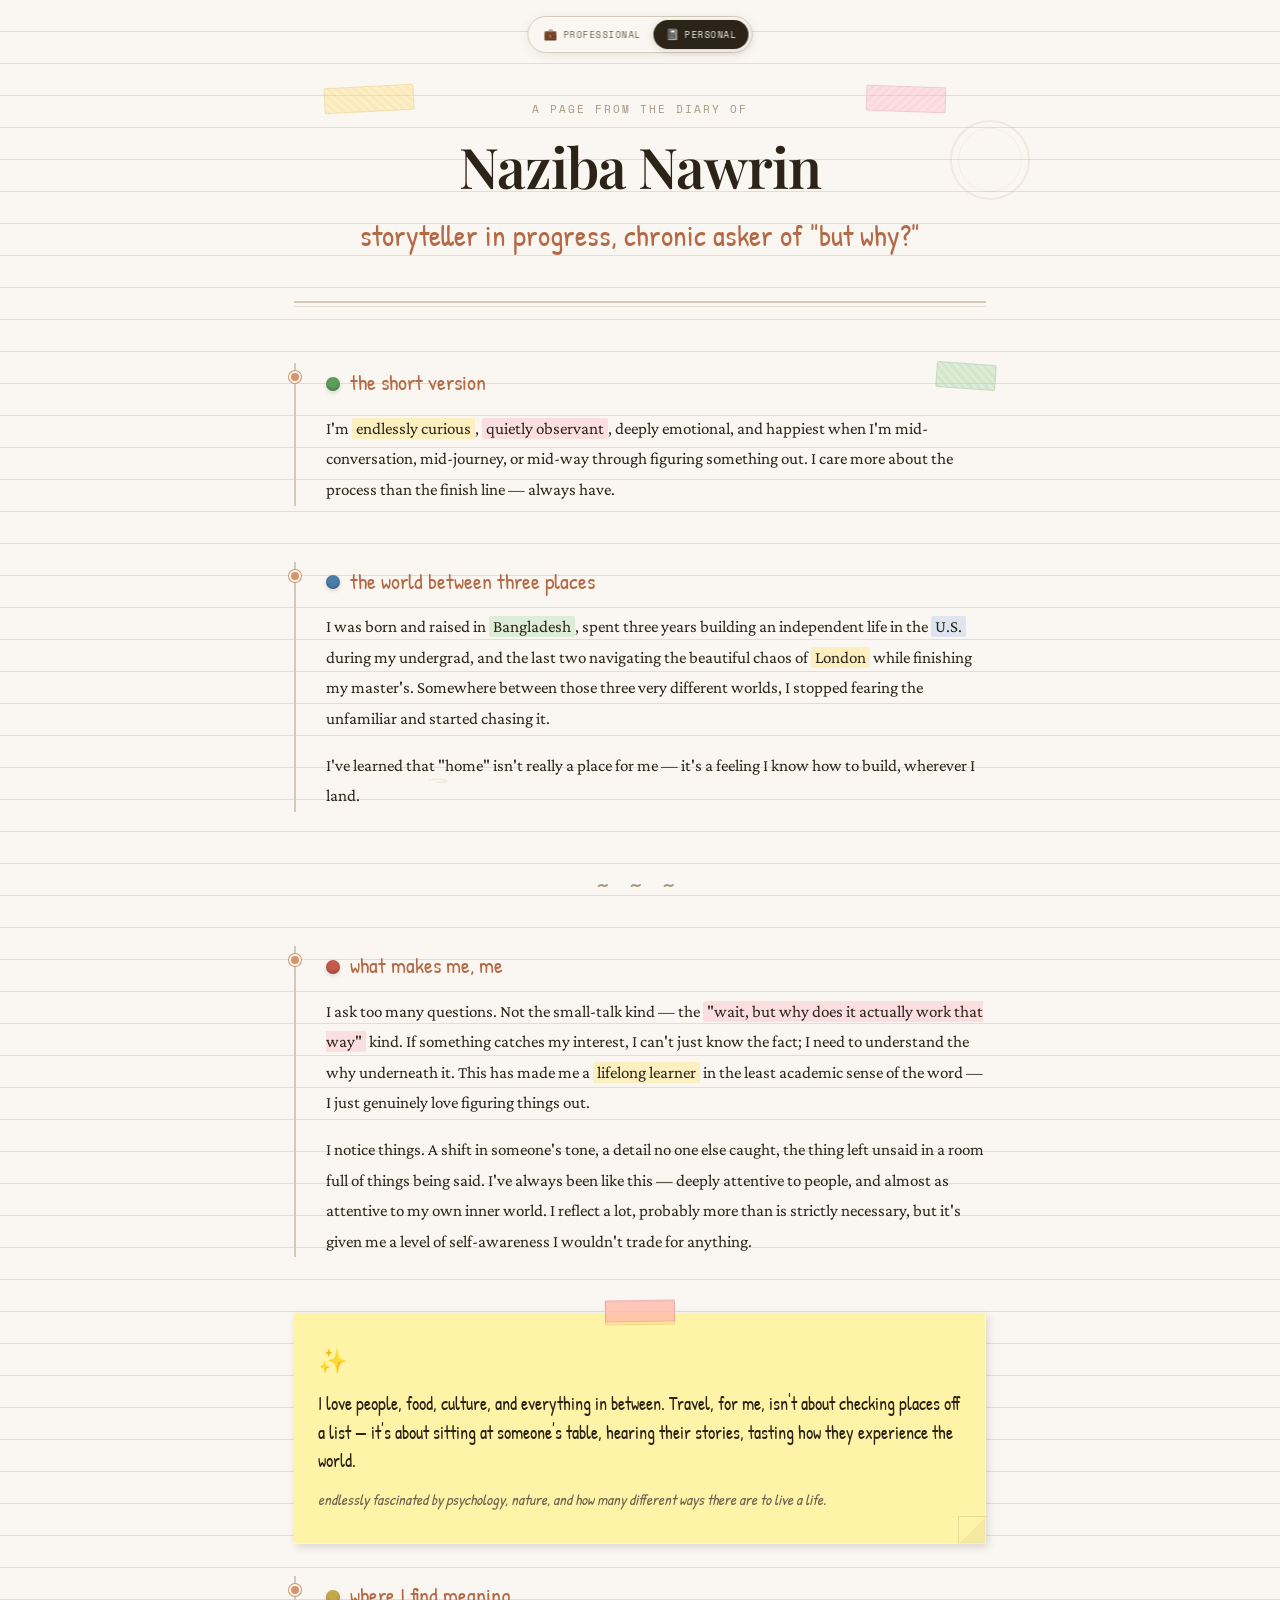
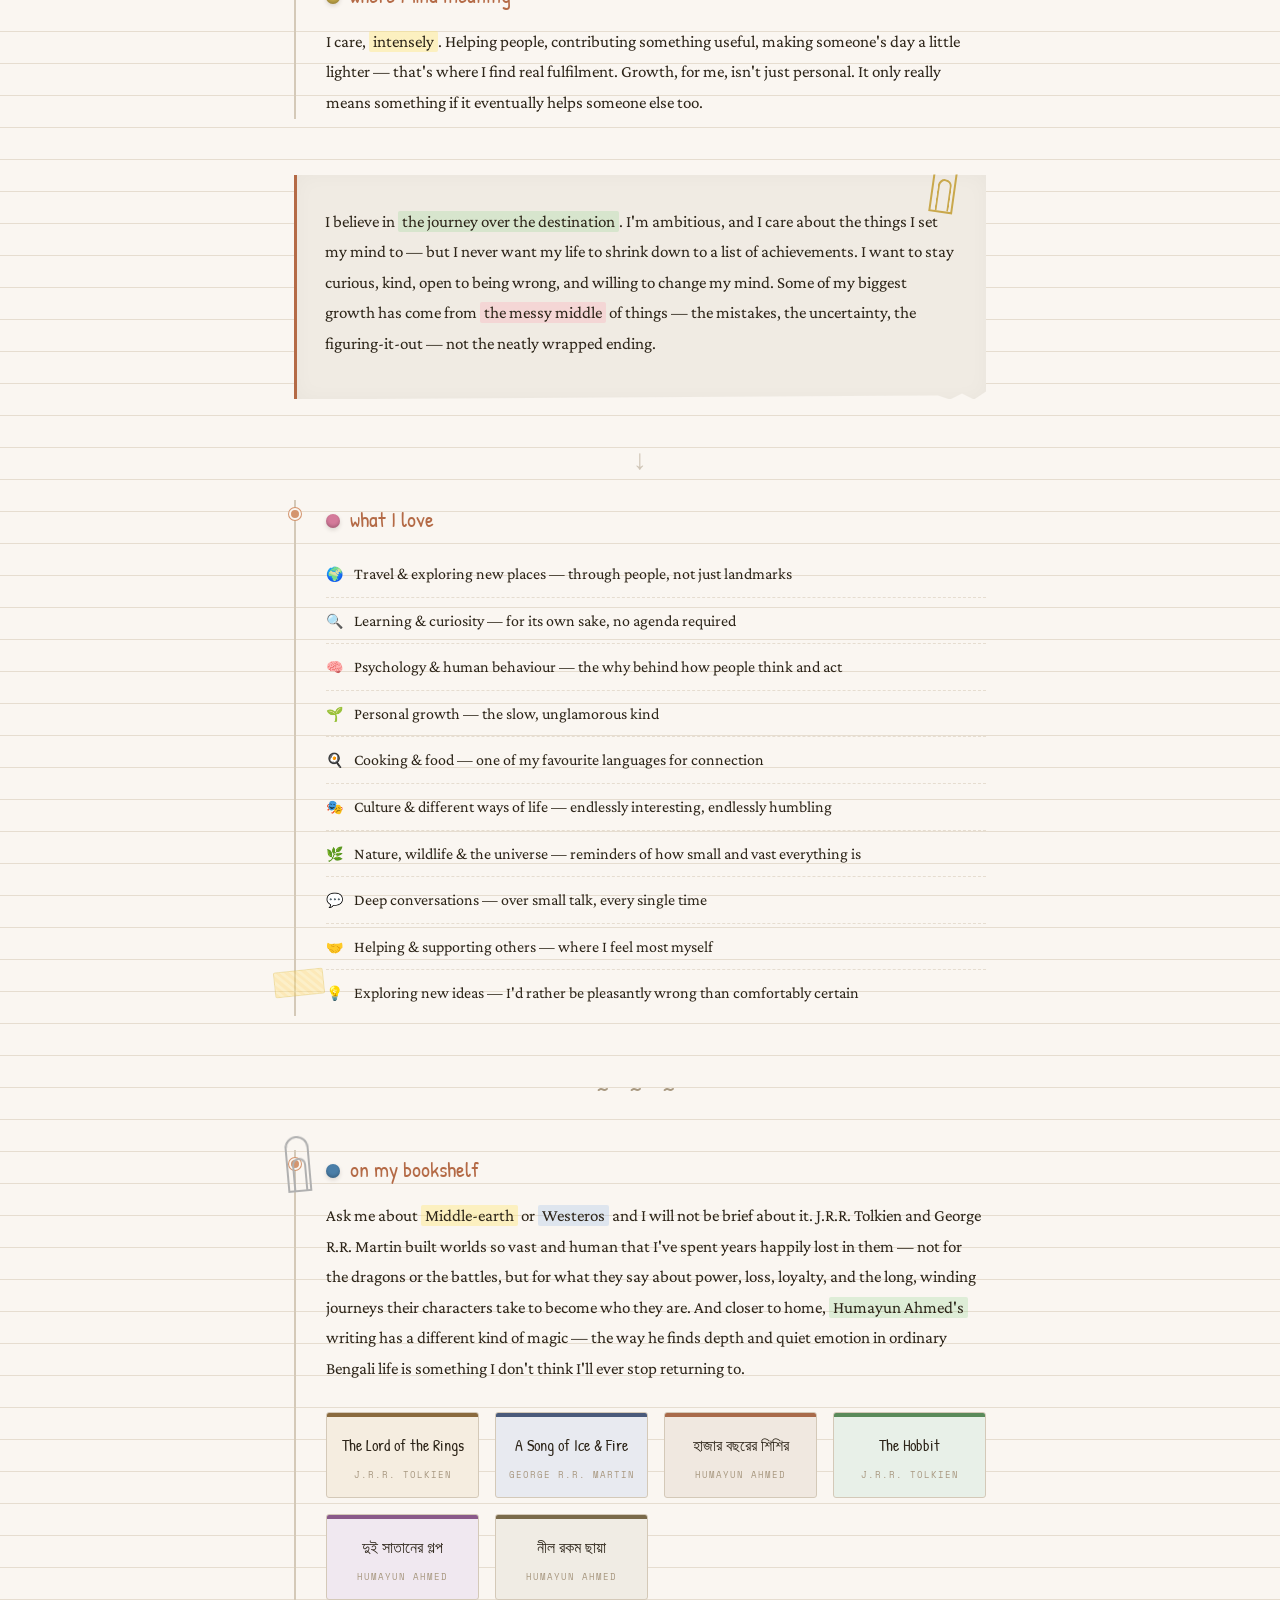
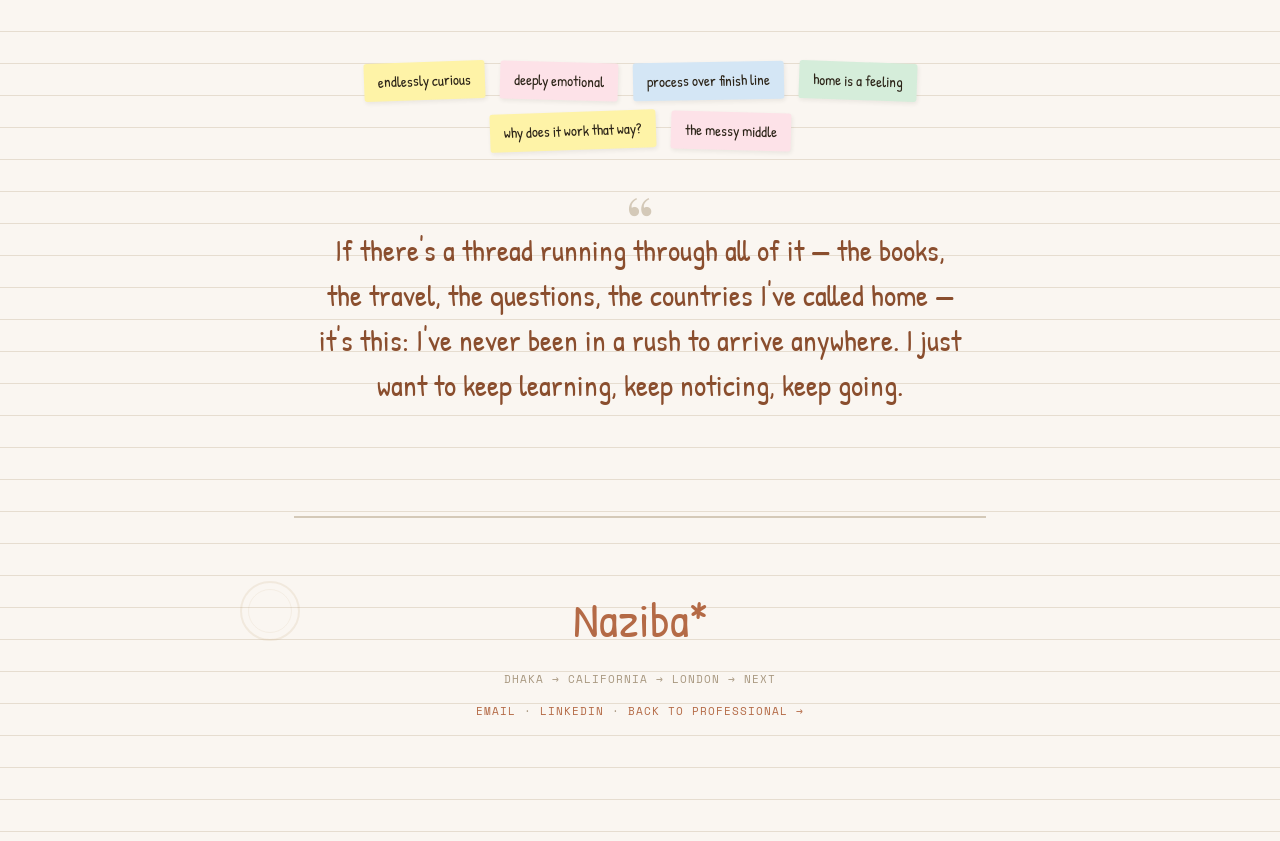
==== commit 7fa06218: "Shrink mode slider to half size on both pages" ====
--- a/personal.html
+++ b/personal.html
@@ -66,7 +66,7 @@
     /* ═══ MODE SLIDER ═══ */
     .mode-slider-wrap {
       position: fixed;
-      top: 20px;
+      top: 16px;
       left: 50%;
       transform: translateX(-50%);
       z-index: 1000;
@@ -76,19 +76,19 @@
       background: var(--cream);
       border: 1.5px solid var(--line);
       border-radius: 40px;
-      padding: 4px;
+      padding: 3px;
       box-shadow: 0 2px 12px var(--shadow), 0 0 0 1px rgba(255,255,255,0.6) inset;
       backdrop-filter: blur(8px);
     }
     .mode-slider-wrap a {
       display: flex;
       align-items: center;
-      gap: 8px;
-      padding: 8px 20px;
+      gap: 5px;
+      padding: 5px 12px;
       border-radius: 36px;
       text-decoration: none;
       font-family: var(--font-mono);
-      font-size: 11px;
+      font-size: 9px;
       letter-spacing: 0.5px;
       text-transform: uppercase;
       color: var(--ink-soft);
@@ -104,7 +104,7 @@
       color: var(--ink);
       background: var(--cream-dark);
     }
-    .mode-slider-wrap .mode-icon { font-size: 14px; }
+    .mode-slider-wrap .mode-icon { font-size: 11px; }
 
     /* ═══ PAGE ═══ */
     .page-wrap {
@@ -600,7 +600,7 @@
       .diary-entry { padding-left: 22px; }
       .tape-card { padding: 24px 18px; transform: none !important; }
       .sticky { transform: none !important; }
-      .mode-slider-wrap a { padding: 6px 14px; font-size: 10px; }
+      .mode-slider-wrap a { padding: 4px 10px; font-size: 8px; }
       .bookshelf { grid-template-columns: repeat(2, 1fr); }
       .washi { display: none; }
     }
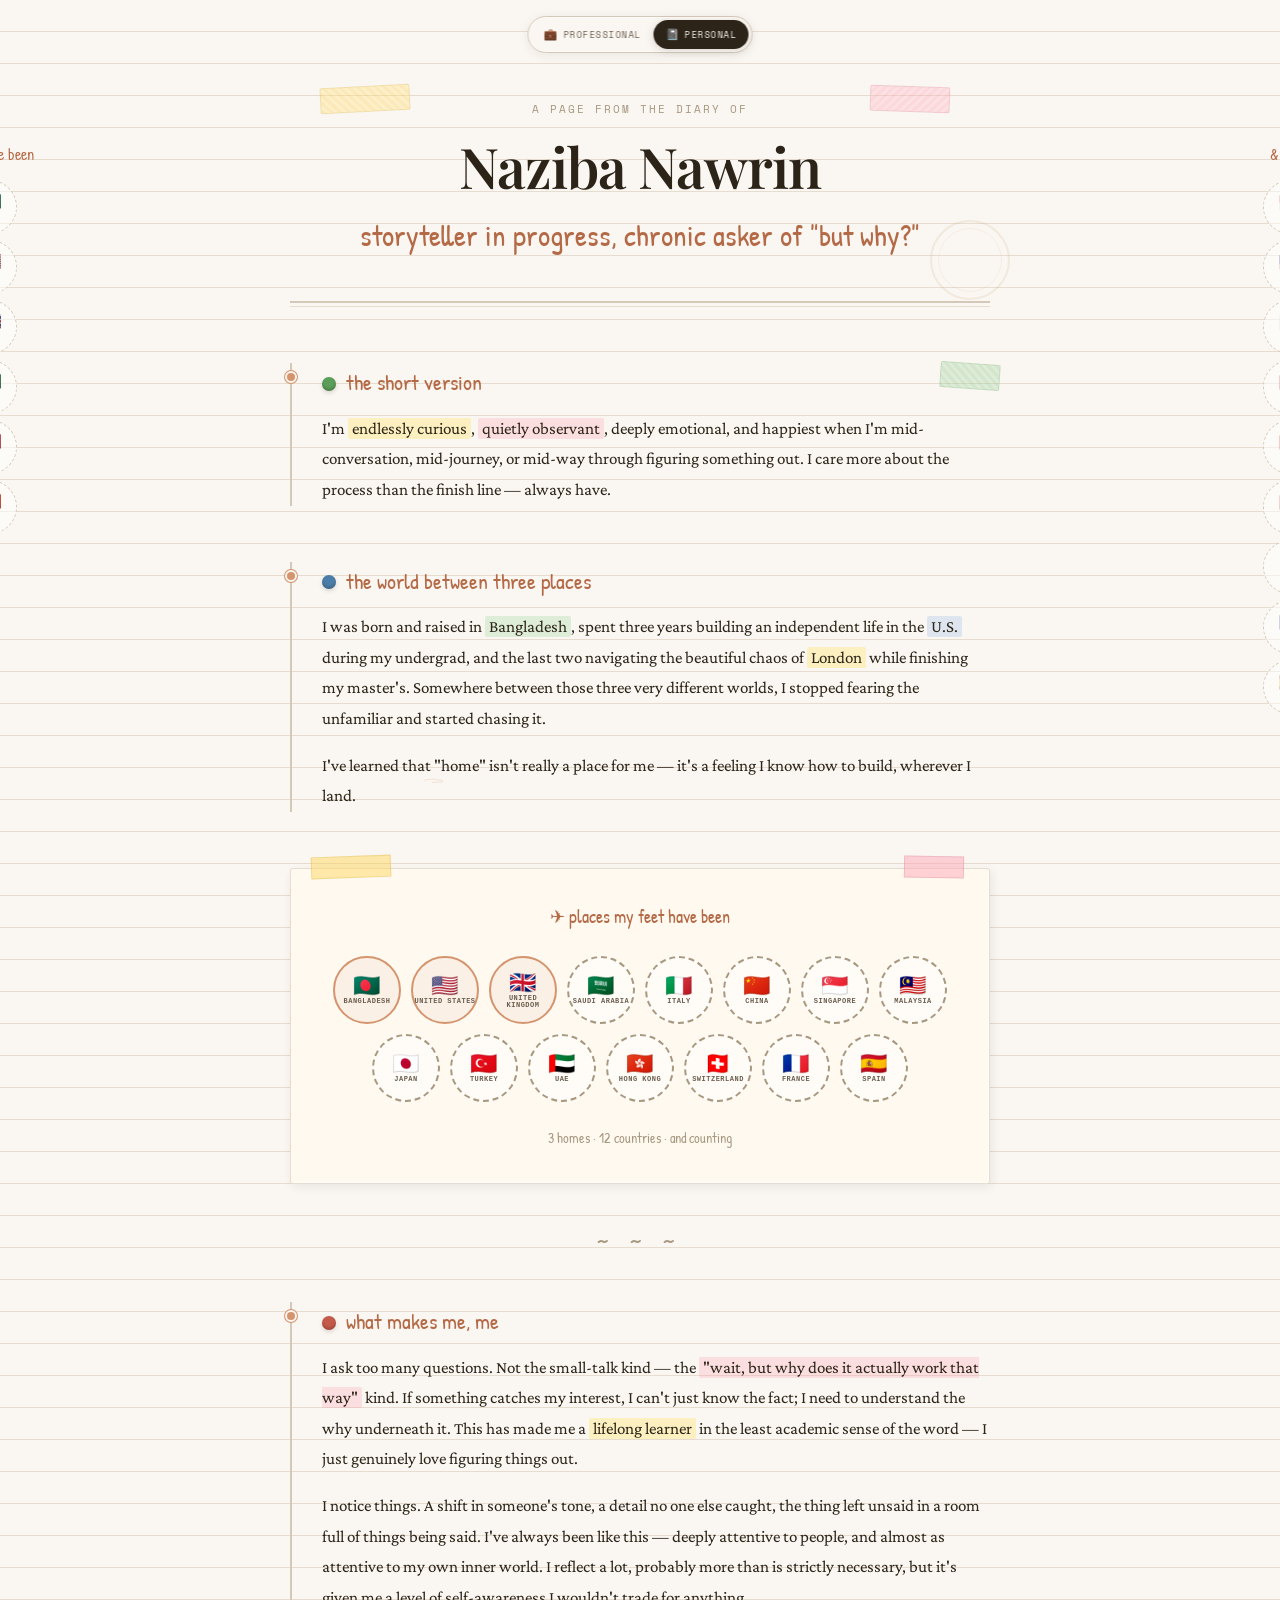
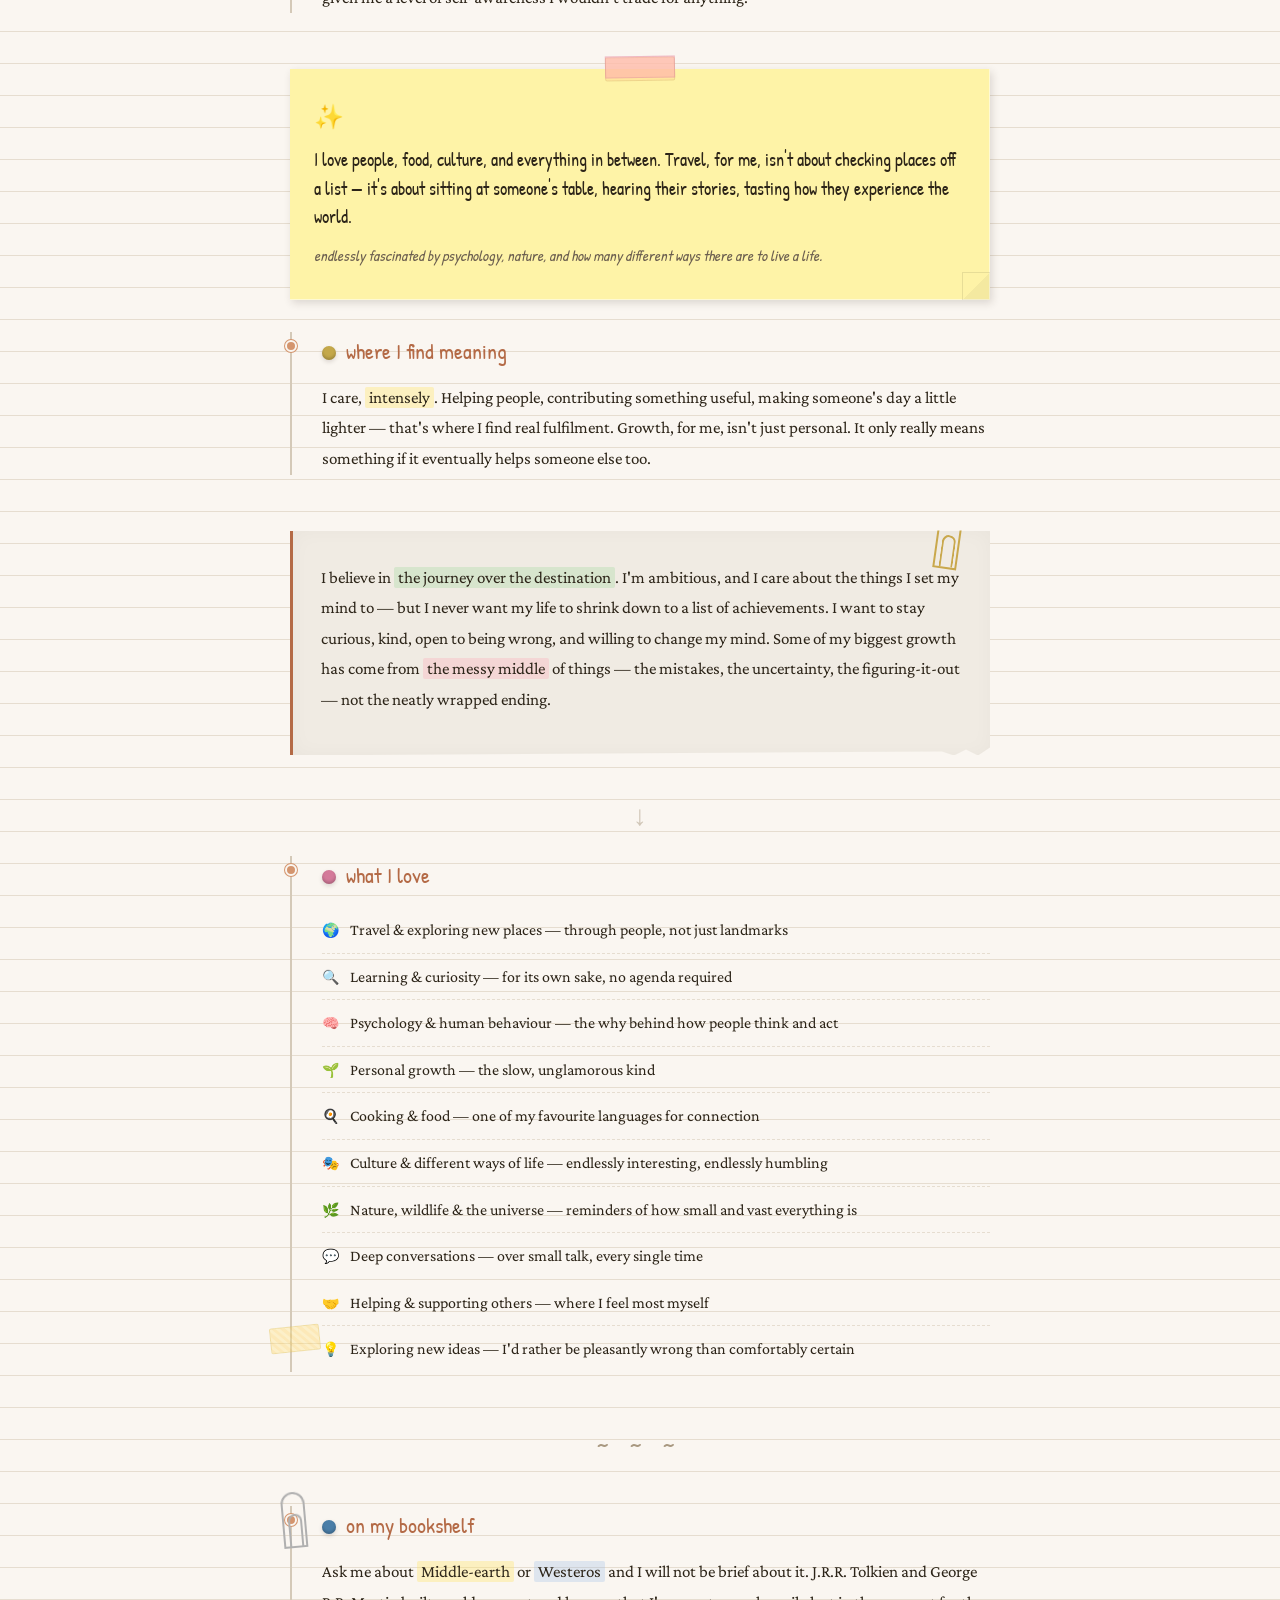
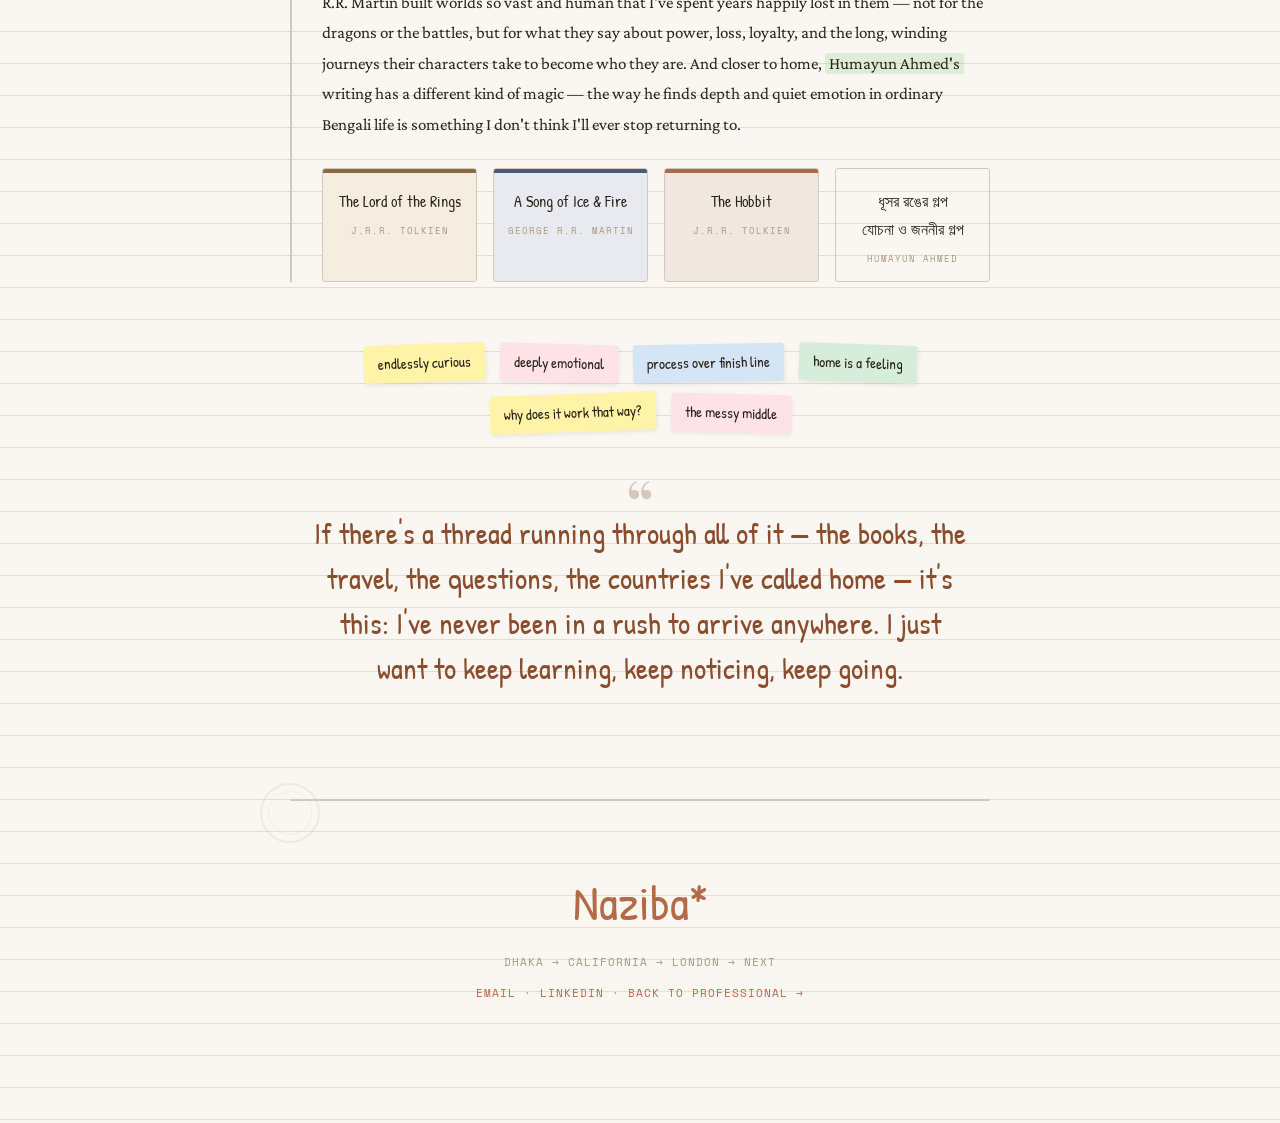
==== commit 27cc5c65: "Personal page: add countries visited (passport stamps), side travel maps, fix bookshelf to 1 Humayun" ====
--- a/personal.html
+++ b/personal.html
@@ -52,12 +52,7 @@
       line-height: 1.75;
       min-height: 100vh;
       background-image:
-        repeating-linear-gradient(
-          transparent,
-          transparent 31px,
-          var(--line-faint) 31px,
-          var(--line-faint) 32px
-        );
+        repeating-linear-gradient(transparent, transparent 31px, var(--line-faint) 31px, var(--line-faint) 32px);
       background-size: 100% 32px;
       background-position: 0 0;
       overflow-x: hidden;
@@ -65,527 +60,230 @@
 
     /* ═══ MODE SLIDER ═══ */
     .mode-slider-wrap {
-      position: fixed;
-      top: 16px;
-      left: 50%;
-      transform: translateX(-50%);
-      z-index: 1000;
-      display: flex;
-      align-items: center;
-      gap: 0;
-      background: var(--cream);
-      border: 1.5px solid var(--line);
-      border-radius: 40px;
-      padding: 3px;
+      position: fixed; top: 16px; left: 50%; transform: translateX(-50%); z-index: 1000;
+      display: flex; align-items: center; gap: 0;
+      background: var(--cream); border: 1.5px solid var(--line); border-radius: 40px; padding: 3px;
       box-shadow: 0 2px 12px var(--shadow), 0 0 0 1px rgba(255,255,255,0.6) inset;
       backdrop-filter: blur(8px);
     }
     .mode-slider-wrap a {
-      display: flex;
-      align-items: center;
-      gap: 5px;
-      padding: 5px 12px;
-      border-radius: 36px;
-      text-decoration: none;
-      font-family: var(--font-mono);
-      font-size: 9px;
-      letter-spacing: 0.5px;
-      text-transform: uppercase;
-      color: var(--ink-soft);
-      transition: all 0.35s cubic-bezier(0.4,0,0.2,1);
-      white-space: nowrap;
-    }
-    .mode-slider-wrap a.active {
-      background: var(--ink);
-      color: var(--cream);
-      box-shadow: 0 2px 8px var(--shadow-heavy);
-    }
-    .mode-slider-wrap a:hover:not(.active) {
-      color: var(--ink);
-      background: var(--cream-dark);
-    }
+      display: flex; align-items: center; gap: 5px; padding: 5px 12px; border-radius: 36px;
+      text-decoration: none; font-family: var(--font-mono); font-size: 9px; letter-spacing: 0.5px;
+      text-transform: uppercase; color: var(--ink-soft); transition: all 0.35s cubic-bezier(0.4,0,0.2,1); white-space: nowrap;
+    }
+    .mode-slider-wrap a.active { background: var(--ink); color: var(--cream); box-shadow: 0 2px 8px var(--shadow-heavy); }
+    .mode-slider-wrap a:hover:not(.active) { color: var(--ink); background: var(--cream-dark); }
     .mode-slider-wrap .mode-icon { font-size: 11px; }
 
-    /* ═══ PAGE ═══ */
-    .page-wrap {
-      max-width: 740px;
+    /* ═══ PAGE — WIDER TO USE SIDES ═══ */
+    .page-outer {
+      position: relative;
+      max-width: 1100px;
       margin: 0 auto;
       padding: 100px 24px 80px;
+    }
+    .page-wrap {
+      max-width: 700px;
+      margin: 0 auto;
       position: relative;
+    }
+
+    /* ═══ SIDE ELEMENTS ═══ */
+    .side-deco {
+      position: absolute;
+      pointer-events: none;
+      z-index: 0;
     }
 
     /* ═══ HEADER ═══ */
     .diary-header {
-      text-align: center;
-      margin-bottom: 60px;
-      padding-bottom: 40px;
-      border-bottom: 2px solid var(--line);
-      position: relative;
+      text-align: center; margin-bottom: 60px; padding-bottom: 40px;
+      border-bottom: 2px solid var(--line); position: relative;
     }
     .diary-header::after {
-      content: '';
-      position: absolute;
-      bottom: -6px;
-      left: 0;
-      right: 0;
-      height: 1px;
-      background: var(--line-faint);
-    }
-    .diary-date {
-      font-family: var(--font-mono);
-      font-size: 11px;
-      letter-spacing: 2px;
-      text-transform: uppercase;
-      color: var(--ink-faint);
-      margin-bottom: 16px;
-    }
-    .diary-name {
-      font-family: var(--font-display);
-      font-size: clamp(36px, 6vw, 56px);
-      font-weight: 600;
-      line-height: 1.1;
-      letter-spacing: -1px;
-      margin-bottom: 12px;
-      color: var(--ink);
-    }
-    .diary-subtitle {
-      font-family: var(--font-hand);
-      font-size: clamp(22px, 3.5vw, 30px);
-      color: var(--accent);
-    }
+      content: ''; position: absolute; bottom: -6px; left: 0; right: 0; height: 1px; background: var(--line-faint);
+    }
+    .diary-date { font-family: var(--font-mono); font-size: 11px; letter-spacing: 2px; text-transform: uppercase; color: var(--ink-faint); margin-bottom: 16px; }
+    .diary-name { font-family: var(--font-display); font-size: clamp(36px, 6vw, 56px); font-weight: 600; line-height: 1.1; letter-spacing: -1px; margin-bottom: 12px; color: var(--ink); }
+    .diary-subtitle { font-family: var(--font-hand); font-size: clamp(22px, 3.5vw, 30px); color: var(--accent); }
 
     /* ═══ ENTRIES ═══ */
-    .diary-entry {
-      margin-bottom: 56px;
-      position: relative;
-      padding-left: 32px;
-    }
-    .diary-entry::before {
-      content: '';
-      position: absolute;
-      left: 0;
-      top: 0;
-      bottom: 0;
-      width: 2px;
-      background: var(--line);
-    }
-    .diary-entry::after {
-      content: '';
-      position: absolute;
-      left: -5px;
-      top: 8px;
-      width: 12px;
-      height: 12px;
-      border-radius: 50%;
-      background: var(--accent-soft);
-      border: 2px solid var(--cream);
-      box-shadow: 0 0 0 1px var(--accent-soft);
-    }
-
-    .entry-label {
-      font-family: var(--font-hand);
-      font-size: 22px;
-      color: var(--accent);
-      margin-bottom: 12px;
-    }
-
-    .entry-body {
-      font-size: 17px;
-      line-height: 1.8;
-      color: var(--ink);
-    }
+    .diary-entry { margin-bottom: 56px; position: relative; padding-left: 32px; }
+    .diary-entry::before { content: ''; position: absolute; left: 0; top: 0; bottom: 0; width: 2px; background: var(--line); }
+    .diary-entry::after { content: ''; position: absolute; left: -5px; top: 8px; width: 12px; height: 12px; border-radius: 50%; background: var(--accent-soft); border: 2px solid var(--cream); box-shadow: 0 0 0 1px var(--accent-soft); }
+    .entry-label { font-family: var(--font-hand); font-size: 22px; color: var(--accent); margin-bottom: 12px; }
+    .entry-body { font-size: 17px; line-height: 1.8; color: var(--ink); }
     .entry-body p { margin-bottom: 16px; }
     .entry-body p:last-child { margin-bottom: 0; }
 
     /* ═══ MARKER HIGHLIGHTS ═══ */
-    .hl-yellow {
-      background: var(--highlight-yellow);
-      padding: 1px 4px;
-      border-radius: 2px;
-    }
-    .hl-pink {
-      background: var(--highlight-pink);
-      padding: 1px 4px;
-      border-radius: 2px;
-    }
-    .hl-green {
-      background: var(--highlight-green);
-      padding: 1px 4px;
-      border-radius: 2px;
-    }
-    .hl-blue {
-      background: var(--highlight-blue);
-      padding: 1px 4px;
-      border-radius: 2px;
-    }
+    .hl-yellow { background: var(--highlight-yellow); padding: 1px 4px; border-radius: 2px; }
+    .hl-pink { background: var(--highlight-pink); padding: 1px 4px; border-radius: 2px; }
+    .hl-green { background: var(--highlight-green); padding: 1px 4px; border-radius: 2px; }
+    .hl-blue { background: var(--highlight-blue); padding: 1px 4px; border-radius: 2px; }
 
     /* ═══ WASHI TAPE ═══ */
-    .washi {
-      position: absolute;
-      height: 26px;
-      border-radius: 2px;
-      opacity: 0.7;
-      pointer-events: none;
-      z-index: 2;
-    }
-    .washi-yellow {
-      background: repeating-linear-gradient(45deg, rgba(255,210,80,0.5), rgba(255,210,80,0.5) 3px, rgba(255,230,130,0.5) 3px, rgba(255,230,130,0.5) 6px);
-      border: 1px solid rgba(200,170,60,0.3);
-    }
-    .washi-pink {
-      background: repeating-linear-gradient(-45deg, rgba(255,160,180,0.5), rgba(255,160,180,0.5) 3px, rgba(255,190,200,0.5) 3px, rgba(255,190,200,0.5) 6px);
-      border: 1px solid rgba(200,120,140,0.3);
-    }
-    .washi-green {
-      background: repeating-linear-gradient(45deg, rgba(140,200,140,0.5), rgba(140,200,140,0.5) 3px, rgba(170,220,170,0.5) 3px, rgba(170,220,170,0.5) 6px);
-      border: 1px solid rgba(100,160,100,0.3);
-    }
-    .washi-blue {
-      background: repeating-linear-gradient(-45deg, rgba(130,170,230,0.5), rgba(130,170,230,0.5) 3px, rgba(160,195,240,0.5) 3px, rgba(160,195,240,0.5) 6px);
-      border: 1px solid rgba(90,130,190,0.3);
-    }
+    .washi { position: absolute; height: 26px; border-radius: 2px; opacity: 0.7; pointer-events: none; z-index: 2; }
+    .washi-yellow { background: repeating-linear-gradient(45deg, rgba(255,210,80,0.5), rgba(255,210,80,0.5) 3px, rgba(255,230,130,0.5) 3px, rgba(255,230,130,0.5) 6px); border: 1px solid rgba(200,170,60,0.3); }
+    .washi-pink { background: repeating-linear-gradient(-45deg, rgba(255,160,180,0.5), rgba(255,160,180,0.5) 3px, rgba(255,190,200,0.5) 3px, rgba(255,190,200,0.5) 6px); border: 1px solid rgba(200,120,140,0.3); }
+    .washi-green { background: repeating-linear-gradient(45deg, rgba(140,200,140,0.5), rgba(140,200,140,0.5) 3px, rgba(170,220,170,0.5) 3px, rgba(170,220,170,0.5) 6px); border: 1px solid rgba(100,160,100,0.3); }
+    .washi-blue { background: repeating-linear-gradient(-45deg, rgba(130,170,230,0.5), rgba(130,170,230,0.5) 3px, rgba(160,195,240,0.5) 3px, rgba(160,195,240,0.5) 6px); border: 1px solid rgba(90,130,190,0.3); }
 
     /* ═══ TAPE CARD ═══ */
     .tape-card {
-      background: var(--paper);
-      border: 1px solid var(--line-faint);
-      border-radius: 3px;
-      padding: 32px 28px;
-      margin: 36px 0;
-      position: relative;
+      background: var(--paper); border: 1px solid var(--line-faint); border-radius: 3px;
+      padding: 32px 28px; margin: 36px 0; position: relative;
       box-shadow: 2px 3px 10px var(--shadow), -1px -1px 0 rgba(255,255,255,0.8) inset;
     }
     .tape-card.tilt-left { transform: rotate(-0.8deg); }
     .tape-card.tilt-right { transform: rotate(0.6deg); }
-    .tape-card.tilt-more { transform: rotate(-1.2deg); }
 
     /* ═══ STICKY NOTE ═══ */
     .sticky {
-      padding: 28px 24px 32px;
-      margin: 32px 0;
-      position: relative;
+      padding: 28px 24px 32px; margin: 32px 0; position: relative;
       box-shadow: 2px 3px 8px var(--shadow-heavy), -1px -1px 0 rgba(255,255,255,0.5) inset;
-      transform: rotate(-1deg);
-      font-family: var(--font-hand);
-      font-size: 18px;
-      line-height: 1.6;
-      color: var(--ink);
+      transform: rotate(-1deg); font-family: var(--font-hand); font-size: 18px; line-height: 1.6; color: var(--ink);
     }
     .sticky-yellow { background: var(--sticky-yellow); }
     .sticky-pink { background: var(--sticky-pink); }
     .sticky-blue { background: var(--sticky-blue); }
     .sticky-green { background: var(--sticky-green); }
-
     .sticky::before {
-      content: '';
-      position: absolute;
-      top: -12px;
-      left: 50%;
-      transform: translateX(-50%) rotate(-1deg);
-      width: 70px;
-      height: 24px;
-      background: rgba(255,220,150,0.6);
-      border: 1px solid rgba(200,170,100,0.3);
-      border-radius: 2px;
+      content: ''; position: absolute; top: -12px; left: 50%; transform: translateX(-50%) rotate(-1deg);
+      width: 70px; height: 24px; background: rgba(255,220,150,0.6); border: 1px solid rgba(200,170,100,0.3); border-radius: 2px;
     }
     .sticky.fold::after {
-      content: '';
-      position: absolute;
-      bottom: 0;
-      right: 0;
-      width: 28px;
-      height: 28px;
+      content: ''; position: absolute; bottom: 0; right: 0; width: 28px; height: 28px;
       background: linear-gradient(135deg, transparent 50%, rgba(0,0,0,0.04) 50%);
-      border-top: 1px solid rgba(0,0,0,0.05);
-      border-left: 1px solid rgba(0,0,0,0.05);
+      border-top: 1px solid rgba(0,0,0,0.05); border-left: 1px solid rgba(0,0,0,0.05);
     }
 
     /* ═══ TORN PAPER ═══ */
     .torn-paper {
-      background: var(--cream-dark);
-      padding: 32px 28px;
-      margin: 36px 0;
-      position: relative;
-      border-left: 3px solid var(--accent);
-      box-shadow: inset 0 0 20px rgba(44,36,24,0.03);
+      background: var(--cream-dark); padding: 32px 28px; margin: 36px 0; position: relative;
+      border-left: 3px solid var(--accent); box-shadow: inset 0 0 20px rgba(44,36,24,0.03);
       clip-path: polygon(0 0, 100% 0, 100% calc(100% - 8px), calc(100% - 12px) 100%, calc(100% - 24px) calc(100% - 6px), calc(100% - 36px) 100%, calc(100% - 48px) calc(100% - 4px), 0 100%);
       padding-bottom: 40px;
     }
 
     /* ═══ PAPER CLIP ═══ */
-    .paperclip {
-      position: absolute;
-      width: 24px;
-      height: 56px;
-      border: 2px solid #aaa;
-      border-radius: 12px 12px 0 0;
-      z-index: 3;
-    }
-    .paperclip::after {
-      content: '';
-      position: absolute;
-      bottom: 0;
-      left: 4px;
-      width: 14px;
-      height: 32px;
-      border: 2px solid #aaa;
-      border-radius: 8px 8px 0 0;
-      border-bottom: none;
-    }
+    .paperclip { position: absolute; width: 24px; height: 56px; border: 2px solid #aaa; border-radius: 12px 12px 0 0; z-index: 3; }
+    .paperclip::after { content: ''; position: absolute; bottom: 0; left: 4px; width: 14px; height: 32px; border: 2px solid #aaa; border-radius: 8px 8px 0 0; border-bottom: none; }
     .paperclip.silver { border-color: #b0b0b0; }
     .paperclip.silver::after { border-color: #b0b0b0; }
     .paperclip.gold { border-color: #c9a84c; }
     .paperclip.gold::after { border-color: #c9a84c; }
 
     /* ═══ PUSH PIN ═══ */
-    .pushpin {
-      display: inline-block;
-      width: 14px;
-      height: 14px;
-      border-radius: 50%;
-      background: var(--accent);
-      box-shadow: 0 2px 4px var(--shadow-heavy), inset 0 -2px 3px rgba(0,0,0,0.2);
-      margin-right: 10px;
-      vertical-align: middle;
-      position: relative;
-      top: -1px;
-    }
+    .pushpin { display: inline-block; width: 14px; height: 14px; border-radius: 50%; background: var(--accent); box-shadow: 0 2px 4px var(--shadow-heavy), inset 0 -2px 3px rgba(0,0,0,0.2); margin-right: 10px; vertical-align: middle; position: relative; top: -1px; }
     .pushpin.green { background: #5a9e5a; }
     .pushpin.blue { background: #4a7ea8; }
     .pushpin.yellow { background: #c4a84a; }
     .pushpin.red { background: #c45a4a; }
     .pushpin.pink { background: #d47a9a; }
 
-    /* ═══ DOODLE CIRCLE (SVG-based) ═══ */
-    .doodle-wrap {
-      position: relative;
-      display: inline;
-    }
-    .doodle-circle {
-      position: absolute;
-      top: -6px;
-      left: -10px;
-      width: calc(100% + 20px);
-      height: calc(100% + 12px);
-      pointer-events: none;
-    }
-    .doodle-circle path {
-      fill: none;
-      stroke: var(--accent-soft);
-      stroke-width: 2;
-      stroke-linecap: round;
-      stroke-dasharray: 300;
-      stroke-dashoffset: 300;
-      animation: doodleDraw 0.8s ease forwards 0.5s;
-    }
-    @keyframes doodleDraw {
-      to { stroke-dashoffset: 0; }
-    }
+    /* ═══ DOODLE CIRCLE ═══ */
+    .doodle-wrap { position: relative; display: inline; }
+    .doodle-circle { position: absolute; top: -6px; left: -10px; width: calc(100% + 20px); height: calc(100% + 12px); pointer-events: none; }
+    .doodle-circle path { fill: none; stroke: var(--accent-soft); stroke-width: 2; stroke-linecap: round; stroke-dasharray: 300; stroke-dashoffset: 300; animation: doodleDraw 0.8s ease forwards 0.5s; }
+    @keyframes doodleDraw { to { stroke-dashoffset: 0; } }
 
     /* ═══ LIST ═══ */
-    .love-list {
-      list-style: none;
-      padding: 0;
-    }
-    .love-list li {
-      padding: 10px 0 10px 28px;
-      position: relative;
-      font-size: 16px;
-      line-height: 1.6;
-      border-bottom: 1px dashed var(--line-faint);
-    }
+    .love-list { list-style: none; padding: 0; }
+    .love-list li { padding: 10px 0 10px 28px; position: relative; font-size: 16px; line-height: 1.6; border-bottom: 1px dashed var(--line-faint); }
     .love-list li:last-child { border-bottom: none; }
-    .love-list li::before {
-      content: attr(data-icon);
-      position: absolute;
-      left: 0;
-      font-size: 14px;
-      top: 12px;
-    }
+    .love-list li::before { content: attr(data-icon); position: absolute; left: 0; font-size: 14px; top: 12px; }
 
     /* ═══ BOOKSHELF ═══ */
-    .bookshelf {
-      display: grid;
-      grid-template-columns: repeat(auto-fill, minmax(140px, 1fr));
-      gap: 16px;
-      margin: 28px 0;
-    }
-    .book {
-      border: 1px solid var(--line);
-      border-radius: 3px;
-      padding: 18px 12px 14px;
-      text-align: center;
-      font-family: var(--font-hand);
-      font-size: 16px;
-      color: var(--ink);
-      transition: transform 0.2s ease, box-shadow 0.2s ease;
-      cursor: default;
-      position: relative;
-      overflow: hidden;
-    }
-    .book::before {
-      content: '';
-      position: absolute;
-      top: 0;
-      left: 0;
-      right: 0;
-      height: 4px;
-    }
+    .bookshelf { display: grid; grid-template-columns: repeat(auto-fill, minmax(140px, 1fr)); gap: 16px; margin: 28px 0; }
+    .book { border: 1px solid var(--line); border-radius: 3px; padding: 18px 12px 14px; text-align: center; font-family: var(--font-hand); font-size: 16px; color: var(--ink); transition: transform 0.2s ease, box-shadow 0.2s ease; cursor: default; position: relative; overflow: hidden; }
+    .book::before { content: ''; position: absolute; top: 0; left: 0; right: 0; height: 4px; }
     .book:nth-child(1) { background: #f5ede0; }
     .book:nth-child(1)::before { background: #8a6a3e; }
     .book:nth-child(2) { background: #e8eaf0; }
     .book:nth-child(2)::before { background: #4a5a7a; }
     .book:nth-child(3) { background: #f0e8e0; }
     .book:nth-child(3)::before { background: #a86a4a; }
-    .book:nth-child(4) { background: #e8f0e8; }
-    .book:nth-child(4)::before { background: #5a8a5a; }
-    .book:nth-child(5) { background: #f0e8f0; }
-    .book:nth-child(5)::before { background: #8a5a8a; }
-    .book:nth-child(6) { background: #f0ece4; }
-    .book:nth-child(6)::before { background: #7a6a4a; }
-    .book:hover {
-      transform: translateY(-4px) rotate(-1deg);
-      box-shadow: 0 4px 12px var(--shadow-heavy);
-    }
-    .book .book-author {
-      display: block;
-      font-family: var(--font-mono);
-      font-size: 9px;
-      letter-spacing: 1px;
-      text-transform: uppercase;
-      color: var(--ink-faint);
-      margin-top: 8px;
-    }
+    .book:hover { transform: translateY(-4px) rotate(-1deg); box-shadow: 0 4px 12px var(--shadow-heavy); }
+    .book .book-author { display: block; font-family: var(--font-mono); font-size: 9px; letter-spacing: 1px; text-transform: uppercase; color: var(--ink-faint); margin-top: 8px; }
+
+    /* ═══ TRAVEL PASSPORT STAMPS ═══ */
+    .passport-grid {
+      display: flex; flex-wrap: wrap; gap: 10px; margin: 24px 0; justify-content: center;
+    }
+    .passport-stamp {
+      width: 68px; height: 68px; border-radius: 50%; border: 2px dashed var(--ink-faint);
+      display: flex; flex-direction: column; align-items: center; justify-content: center;
+      font-family: var(--font-mono); font-size: 8px; text-transform: uppercase; letter-spacing: 0.5px;
+      color: var(--ink-soft); position: relative; background: rgba(255,255,255,0.5);
+      transition: transform 0.2s ease;
+    }
+    .passport-stamp:hover { transform: scale(1.1) rotate(-3deg); }
+    .passport-stamp .flag-big { font-size: 22px; line-height: 1; margin-bottom: 2px; }
+    .passport-stamp .country-name { font-size: 7px; font-weight: 600; line-height: 1.1; text-align: center; }
+    .passport-stamp.stamped { border-color: var(--accent-soft); border-style: solid; background: rgba(180,106,70,0.06); }
+
+    /* ═══ SIDE TRAVEL MAP ═══ */
+    .side-travel {
+      position: absolute;
+      top: 140px;
+      width: 160px;
+    }
+    .side-travel.left { left: -180px; }
+    .side-travel.right { right: -180px; }
+    .side-travel-title {
+      font-family: var(--font-hand);
+      font-size: 16px;
+      color: var(--accent);
+      margin-bottom: 12px;
+      text-align: center;
+    }
+    .side-stamp {
+      width: 54px; height: 54px; border-radius: 50%; border: 1.5px dashed var(--line);
+      display: flex; flex-direction: column; align-items: center; justify-content: center;
+      font-family: var(--font-mono); color: var(--ink-soft); background: rgba(255,255,255,0.5);
+      margin: 6px auto; transition: transform 0.2s ease;
+    }
+    .side-stamp:hover { transform: scale(1.15) rotate(-5deg); }
+    .side-stamp .s-flag { font-size: 18px; line-height: 1; }
+    .side-stamp .s-name { font-size: 6px; text-transform: uppercase; letter-spacing: 0.3px; margin-top: 1px; }
 
     /* ═══ STICKERS ═══ */
-    .sticker {
-      display: inline-block;
-      font-family: var(--font-hand);
-      font-size: 15px;
-      padding: 6px 14px;
-      border-radius: 3px;
-      margin: 6px;
-      position: relative;
-      box-shadow: 1px 2px 4px var(--shadow);
-    }
+    .sticker { display: inline-block; font-family: var(--font-hand); font-size: 15px; padding: 6px 14px; border-radius: 3px; margin: 6px; position: relative; box-shadow: 1px 2px 4px var(--shadow); }
     .sticker-yellow { background: var(--sticky-yellow); transform: rotate(-2deg); }
     .sticker-pink { background: var(--sticky-pink); transform: rotate(1.5deg); }
     .sticker-blue { background: var(--sticky-blue); transform: rotate(-1deg); }
     .sticker-green { background: var(--sticky-green); transform: rotate(2deg); }
 
     /* ═══ TAPE STRIPS ═══ */
-    .tape-strip {
-      position: absolute;
-      height: 22px;
-      pointer-events: none;
-      z-index: 2;
-    }
-    .tape-strip-yellow {
-      background: rgba(255,210,80,0.45);
-      border: 1px solid rgba(200,170,60,0.25);
-    }
-    .tape-strip-pink {
-      background: rgba(255,160,180,0.45);
-      border: 1px solid rgba(200,120,140,0.25);
-    }
+    .tape-strip { position: absolute; height: 22px; pointer-events: none; z-index: 2; }
+    .tape-strip-yellow { background: rgba(255,210,80,0.45); border: 1px solid rgba(200,170,60,0.25); }
+    .tape-strip-pink { background: rgba(255,160,180,0.45); border: 1px solid rgba(200,120,140,0.25); }
 
     /* ═══ QUOTE ═══ */
-    .diary-quote {
-      font-family: var(--font-hand);
-      font-size: clamp(22px, 3vw, 30px);
-      text-align: center;
-      padding: 48px 24px;
-      color: var(--accent-deep);
-      line-height: 1.5;
-      position: relative;
-    }
-    .diary-quote::before {
-      content: '\201C';
-      font-family: var(--font-display);
-      font-size: 72px;
-      position: absolute;
-      top: 4px;
-      left: 50%;
-      transform: translateX(-50%);
-      color: var(--line);
-      line-height: 1;
-    }
+    .diary-quote { font-family: var(--font-hand); font-size: clamp(22px, 3vw, 30px); text-align: center; padding: 48px 24px; color: var(--accent-deep); line-height: 1.5; position: relative; }
+    .diary-quote::before { content: '\201C'; font-family: var(--font-display); font-size: 72px; position: absolute; top: 4px; left: 50%; transform: translateX(-50%); color: var(--line); line-height: 1; }
 
     /* ═══ HAND DIVIDER ═══ */
-    .hand-divider {
-      text-align: center;
-      margin: 40px 0;
-      font-family: var(--font-hand);
-      font-size: 22px;
-      color: var(--ink-faint);
-      letter-spacing: 8px;
-    }
+    .hand-divider { text-align: center; margin: 40px 0; font-family: var(--font-hand); font-size: 22px; color: var(--ink-faint); letter-spacing: 8px; }
 
     /* ═══ COFFEE STAIN ═══ */
-    .coffee-stain {
-      position: absolute;
-      width: 80px;
-      height: 80px;
-      border-radius: 50%;
-      border: 2px solid rgba(180,140,80,0.12);
-      pointer-events: none;
-      z-index: 0;
-    }
-    .coffee-stain::after {
-      content: '';
-      position: absolute;
-      inset: 6px;
-      border-radius: 50%;
-      border: 1px solid rgba(180,140,80,0.08);
-    }
+    .coffee-stain { position: absolute; width: 80px; height: 80px; border-radius: 50%; border: 2px solid rgba(180,140,80,0.12); pointer-events: none; z-index: 0; }
+    .coffee-stain::after { content: ''; position: absolute; inset: 6px; border-radius: 50%; border: 1px solid rgba(180,140,80,0.08); }
 
     /* ═══ DOODLE ARROW ═══ */
-    .doodle-arrow {
-      text-align: center;
-      font-family: var(--font-hand);
-      font-size: 28px;
-      color: var(--ink-faint);
-      margin: 16px 0;
-      opacity: 0.5;
-    }
+    .doodle-arrow { text-align: center; font-family: var(--font-hand); font-size: 28px; color: var(--ink-faint); margin: 16px 0; opacity: 0.5; }
 
     /* ═══ FOOTER ═══ */
-    .diary-footer {
-      text-align: center;
-      padding: 60px 0 40px;
-      border-top: 2px solid var(--line);
-      margin-top: 60px;
-    }
-    .diary-footer .hand-name {
-      font-family: var(--font-hand);
-      font-size: 48px;
-      color: var(--accent);
-      margin-bottom: 8px;
-    }
-    .diary-footer .footer-line {
-      font-family: var(--font-mono);
-      font-size: 11px;
-      letter-spacing: 1px;
-      color: var(--ink-faint);
-      text-transform: uppercase;
-    }
-    .diary-footer .footer-line a {
-      color: var(--accent);
-      text-decoration: none;
-    }
-    .diary-footer .footer-line a:hover {
-      text-decoration: underline;
-    }
+    .diary-footer { text-align: center; padding: 60px 0 40px; border-top: 2px solid var(--line); margin-top: 60px; }
+    .diary-footer .hand-name { font-family: var(--font-hand); font-size: 48px; color: var(--accent); margin-bottom: 8px; }
+    .diary-footer .footer-line { font-family: var(--font-mono); font-size: 11px; letter-spacing: 1px; color: var(--ink-faint); text-transform: uppercase; }
+    .diary-footer .footer-line a { color: var(--accent); text-decoration: none; }
+    .diary-footer .footer-line a:hover { text-decoration: underline; }
 
     /* ═══ ANIMATIONS ═══ */
-    @keyframes fadeSlideUp {
-      from { opacity: 0; transform: translateY(20px); }
-      to { opacity: 1; transform: translateY(0); }
-    }
-    .reveal {
-      opacity: 0;
-      animation: fadeSlideUp 0.6s ease forwards;
-    }
+    @keyframes fadeSlideUp { from { opacity: 0; transform: translateY(20px); } to { opacity: 1; transform: translateY(0); } }
+    .reveal { opacity: 0; animation: fadeSlideUp 0.6s ease forwards; }
     .reveal:nth-child(1) { animation-delay: 0.1s; }
     .reveal:nth-child(2) { animation-delay: 0.2s; }
     .reveal:nth-child(3) { animation-delay: 0.3s; }
@@ -595,14 +293,19 @@
     .reveal:nth-child(7) { animation-delay: 0.7s; }
 
     /* ═══ RESPONSIVE ═══ */
+    @media (max-width: 1200px) {
+      .side-travel { display: none; }
+    }
     @media (max-width: 600px) {
-      .page-wrap { padding: 80px 16px 60px; }
+      .page-outer { padding: 80px 16px 60px; }
       .diary-entry { padding-left: 22px; }
       .tape-card { padding: 24px 18px; transform: none !important; }
       .sticky { transform: none !important; }
       .mode-slider-wrap a { padding: 4px 10px; font-size: 8px; }
       .bookshelf { grid-template-columns: repeat(2, 1fr); }
       .washi { display: none; }
+      .passport-stamp { width: 56px; height: 56px; }
+      .passport-stamp .flag-big { font-size: 18px; }
     }
   </style>
 </head>
@@ -610,167 +313,195 @@
 
   <!-- MODE SLIDER -->
   <div class="mode-slider-wrap">
-    <a href="index.html">
-      <span class="mode-icon">💼</span> Professional
-    </a>
-    <a href="personal.html" class="active">
-      <span class="mode-icon">📓</span> Personal
-    </a>
+    <a href="index.html"><span class="mode-icon">💼</span> Professional</a>
+    <a href="personal.html" class="active"><span class="mode-icon">📓</span> Personal</a>
   </div>
 
-  <div class="page-wrap">
-
-    <!-- HEADER with washi tape corners -->
-    <header class="diary-header reveal" style="position:relative;">
-      <div class="washi washi-yellow" style="width:90px;top:-14px;left:30px;transform:rotate(-3deg);"></div>
-      <div class="washi washi-pink" style="width:80px;top:-14px;right:40px;transform:rotate(2deg);"></div>
-      <div class="diary-date">a page from the diary of</div>
-      <h1 class="diary-name">Naziba Nawrin</h1>
-      <div class="diary-subtitle">storyteller in progress, chronic asker of "but why?"</div>
-    </header>
-
-    <!-- ENTRY: THE SHORT VERSION -->
-    <div class="diary-entry reveal" style="position:relative;">
-      <div class="washi washi-green" style="width:60px;top:0;right:-10px;transform:rotate(4deg);"></div>
-      <div class="entry-label"><span class="pushpin green"></span>the short version</div>
-      <div class="entry-body">
-        <p>I'm <span class="hl-yellow">endlessly curious</span>, <span class="hl-pink">quietly observant</span>, deeply emotional, and happiest when I'm mid-conversation, mid-journey, or mid-way through figuring something out. I care more about the process than the finish line — always have.</p>
-      </div>
+  <div class="page-outer">
+
+    <!-- SIDE TRAVEL — LEFT -->
+    <div class="side-travel left">
+      <div class="side-travel-title">places I've been</div>
+      <div class="side-stamp"><span class="s-flag">🇧🇩</span><span class="s-name">BD</span></div>
+      <div class="side-stamp"><span class="s-flag">🇺🇸</span><span class="s-name">US</span></div>
+      <div class="side-stamp"><span class="s-flag">🇬🇧</span><span class="s-name">UK</span></div>
+      <div class="side-stamp"><span class="s-flag">🇸🇦</span><span class="s-name">KSA</span></div>
+      <div class="side-stamp"><span class="s-flag">🇮🇹</span><span class="s-name">IT</span></div>
+      <div class="side-stamp"><span class="s-flag">🇨🇳</span><span class="s-name">CN</span></div>
     </div>
 
-    <!-- ENTRY: THE WORLD BETWEEN -->
-    <div class="diary-entry reveal">
-      <div class="entry-label"><span class="pushpin blue"></span>the world between three places</div>
-      <div class="entry-body">
-        <p>I was born and raised in <span class="hl-green">Bangladesh</span>, spent three years building an independent life in the <span class="hl-blue">U.S.</span> during my undergrad, and the last two navigating the beautiful chaos of <span class="hl-yellow">London</span> while finishing my master's. Somewhere between those three very different worlds, I stopped fearing the unfamiliar and started chasing it.</p>
-        <p>I've learned that <span class="doodle-wrap">"home" isn't really a place for me<svg class="doodle-circle" viewBox="0 0 200 40"><path d="M10,20 Q5,5 30,8 Q80,-5 150,10 Q195,15 190,25 Q185,38 140,32 Q60,42 20,35 Q5,33 10,20Z"/></svg> — it's a feeling I know how to build, wherever I land.</p>
-      </div>
+    <!-- SIDE TRAVEL — RIGHT -->
+    <div class="side-travel right">
+      <div class="side-travel-title">& more</div>
+      <div class="side-stamp"><span class="s-flag">🇸🇬</span><span class="s-name">SG</span></div>
+      <div class="side-stamp"><span class="s-flag">🇲🇾</span><span class="s-name">MY</span></div>
+      <div class="side-stamp"><span class="s-flag">🇯🇵</span><span class="s-name">JP</span></div>
+      <div class="side-stamp"><span class="s-flag">🇹🇷</span><span class="s-name">TR</span></div>
+      <div class="side-stamp"><span class="s-flag">🇦🇪</span><span class="s-name">AE</span></div>
+      <div class="side-stamp"><span class="s-flag">🇭🇰</span><span class="s-name">HK</span></div>
+      <div class="side-stamp"><span class="s-flag">🇨🇭</span><span class="s-name">CH</span></div>
+      <div class="side-stamp"><span class="s-flag">🇫🇷</span><span class="s-name">FR</span></div>
+      <div class="side-stamp"><span class="s-flag">🇪🇸</span><span class="s-name">ES</span></div>
     </div>
 
-    <div class="hand-divider">~ ~ ~</div>
-
-    <!-- ENTRY: WHAT MAKES ME, ME -->
-    <div class="diary-entry reveal">
-      <div class="entry-label"><span class="pushpin red"></span>what makes me, me</div>
-      <div class="entry-body">
-        <p>I ask too many questions. Not the small-talk kind — the <span class="hl-pink">"wait, but why does it actually work that way"</span> kind. If something catches my interest, I can't just know the fact; I need to understand the why underneath it. This has made me a <span class="hl-yellow">lifelong learner</span> in the least academic sense of the word — I just genuinely love figuring things out.</p>
-        <p>I notice things. A shift in someone's tone, a detail no one else caught, the thing left unsaid in a room full of things being said. I've always been like this — deeply attentive to people, and almost as attentive to my own inner world. I reflect a lot, probably more than is strictly necessary, but it's given me a level of self-awareness I wouldn't trade for anything.</p>
-      </div>
-    </div>
-
-    <!-- STICKY NOTE: PEOPLE, FOOD, CULTURE -->
-    <div class="sticky sticky-yellow fold reveal" style="position:relative;">
-      <div class="tape-strip tape-strip-pink" style="width:70px;top:-13px;left:50%;transform:translateX(-50%) rotate(-1deg);"></div>
-      <div style="margin-bottom:10px;font-size:24px;">✨</div>
-      <p style="margin:0;">I love people, food, culture, and everything in between. Travel, for me, isn't about checking places off a list — it's about sitting at someone's table, hearing their stories, tasting how they experience the world.</p>
-      <p style="margin:12px 0 0;font-style:italic;color:var(--ink-soft);font-size:15px;">endlessly fascinated by psychology, nature, and how many different ways there are to live a life.</p>
-    </div>
-
-    <!-- ENTRY: I CARE -->
-    <div class="diary-entry reveal">
-      <div class="entry-label"><span class="pushpin yellow"></span>where I find meaning</div>
-      <div class="entry-body">
-        <p>I care, <span class="hl-yellow">intensely</span>. Helping people, contributing something useful, making someone's day a little lighter — that's where I find real fulfilment. Growth, for me, isn't just personal. It only really means something if it eventually helps someone else too.</p>
-      </div>
-    </div>
-
-    <!-- TORN PAPER: JOURNEY OVER DESTINATION -->
-    <div class="torn-paper reveal" style="position:relative;">
-      <div class="paperclip gold" style="top:-18px;right:30px;transform:rotate(8deg);"></div>
-      <div class="entry-body">
-        <p>I believe in <span class="hl-green">the journey over the destination</span>. I'm ambitious, and I care about the things I set my mind to — but I never want my life to shrink down to a list of achievements. I want to stay curious, kind, open to being wrong, and willing to change my mind. Some of my biggest growth has come from <span class="hl-pink">the messy middle</span> of things — the mistakes, the uncertainty, the figuring-it-out — not the neatly wrapped ending.</p>
-      </div>
-    </div>
-
-    <div class="doodle-arrow">↓</div>
-
-    <!-- ENTRY: WHAT I LOVE -->
-    <div class="diary-entry reveal" style="position:relative;">
-      <div class="washi washi-yellow" style="width:50px;bottom:20px;left:-20px;transform:rotate(-6deg);"></div>
-      <div class="entry-label"><span class="pushpin pink"></span>what I love</div>
-      <div class="entry-body">
-        <ul class="love-list">
-          <li data-icon="🌍">Travel &amp; exploring new places — through people, not just landmarks</li>
-          <li data-icon="🔍">Learning &amp; curiosity — for its own sake, no agenda required</li>
-          <li data-icon="🧠">Psychology &amp; human behaviour — the why behind how people think and act</li>
-          <li data-icon="🌱">Personal growth — the slow, unglamorous kind</li>
-          <li data-icon="🍳">Cooking &amp; food — one of my favourite languages for connection</li>
-          <li data-icon="🎭">Culture &amp; different ways of life — endlessly interesting, endlessly humbling</li>
-          <li data-icon="🌿">Nature, wildlife &amp; the universe — reminders of how small and vast everything is</li>
-          <li data-icon="💬">Deep conversations — over small talk, every single time</li>
-          <li data-icon="🤝">Helping &amp; supporting others — where I feel most myself</li>
-          <li data-icon="💡">Exploring new ideas — I'd rather be pleasantly wrong than comfortably certain</li>
-        </ul>
-      </div>
-    </div>
-
-    <div class="hand-divider">~ ~ ~</div>
-
-    <!-- ENTRY: ON MY BOOKSHELF -->
-    <div class="diary-entry reveal" style="position:relative;">
-      <div class="paperclip silver" style="top:-14px;left:-8px;transform:rotate(-5deg);"></div>
-      <div class="entry-label"><span class="pushpin blue"></span>on my bookshelf</div>
-      <div class="entry-body">
-        <p>Ask me about <span class="hl-yellow">Middle-earth</span> or <span class="hl-blue">Westeros</span> and I will not be brief about it. J.R.R. Tolkien and George R.R. Martin built worlds so vast and human that I've spent years happily lost in them — not for the dragons or the battles, but for what they say about power, loss, loyalty, and the long, winding journeys their characters take to become who they are. And closer to home, <span class="hl-green">Humayun Ahmed's</span> writing has a different kind of magic — the way he finds depth and quiet emotion in ordinary Bengali life is something I don't think I'll ever stop returning to.</p>
-      </div>
-
-      <div class="bookshelf">
-        <div class="book">
-          The Lord of the Rings
-          <span class="book-author">J.R.R. Tolkien</span>
-        </div>
-        <div class="book">
-          A Song of Ice &amp; Fire
-          <span class="book-author">George R.R. Martin</span>
-        </div>
-        <div class="book">
-          হাজার বছরের শিশির
-          <span class="book-author">Humayun Ahmed</span>
-        </div>
-        <div class="book">
-          The Hobbit
-          <span class="book-author">J.R.R. Tolkien</span>
-        </div>
-        <div class="book">
-          দুই সাতানের গল্প
-          <span class="book-author">Humayun Ahmed</span>
-        </div>
-        <div class="book">
-          নীল রকম ছায়া
-          <span class="book-author">Humayun Ahmed</span>
-        </div>
-      </div>
-    </div>
-
-    <!-- STICKERS -->
-    <div style="text-align:center; margin: 48px 0 24px;">
-      <span class="sticker sticker-yellow">endlessly curious</span>
-      <span class="sticker sticker-pink">deeply emotional</span>
-      <span class="sticker sticker-blue">process over finish line</span>
-      <span class="sticker sticker-green">home is a feeling</span>
-      <span class="sticker sticker-yellow">why does it work that way?</span>
-      <span class="sticker sticker-pink">the messy middle</span>
-    </div>
-
-    <!-- QUOTE -->
-    <div class="diary-quote reveal">
-      If there's a thread running through all of it — the books, the travel, the questions, the countries I've called home — it's this: I've never been in a rush to arrive anywhere. I just want to keep learning, keep noticing, keep going.
-    </div>
-
-    <!-- COFFEE STAINS -->
-    <div class="coffee-stain" style="top: 120px; right: -20px;"></div>
-    <div class="coffee-stain" style="bottom: 200px; left: -30px; width: 60px; height: 60px;"></div>
-
-    <!-- FOOTER -->
-    <footer class="diary-footer reveal">
-      <div class="hand-name">Naziba*</div>
-      <div class="footer-line">Dhaka → California → London → next</div>
-      <div class="footer-line" style="margin-top:12px;">
-        <a href="mailto:nazibazaman99@gmail.com">email</a> · <a href="https://www.linkedin.com/in/naziba-nawrin-a1048722b/" target="_blank" rel="noopener">linkedin</a> · <a href="index.html">back to professional →</a>
-      </div>
-    </footer>
-
-  </div>
+    <div class="page-wrap">
+
+      <!-- HEADER -->
+      <header class="diary-header reveal" style="position:relative;">
+        <div class="washi washi-yellow" style="width:90px;top:-14px;left:30px;transform:rotate(-3deg);"></div>
+        <div class="washi washi-pink" style="width:80px;top:-14px;right:40px;transform:rotate(2deg);"></div>
+        <div class="diary-date">a page from the diary of</div>
+        <h1 class="diary-name">Naziba Nawrin</h1>
+        <div class="diary-subtitle">storyteller in progress, chronic asker of "but why?"</div>
+      </header>
+
+      <!-- ENTRY: THE SHORT VERSION -->
+      <div class="diary-entry reveal" style="position:relative;">
+        <div class="washi washi-green" style="width:60px;top:0;right:-10px;transform:rotate(4deg);"></div>
+        <div class="entry-label"><span class="pushpin green"></span>the short version</div>
+        <div class="entry-body">
+          <p>I'm <span class="hl-yellow">endlessly curious</span>, <span class="hl-pink">quietly observant</span>, deeply emotional, and happiest when I'm mid-conversation, mid-journey, or mid-way through figuring something out. I care more about the process than the finish line — always have.</p>
+        </div>
+      </div>
+
+      <!-- ENTRY: THE WORLD BETWEEN -->
+      <div class="diary-entry reveal">
+        <div class="entry-label"><span class="pushpin blue"></span>the world between three places</div>
+        <div class="entry-body">
+          <p>I was born and raised in <span class="hl-green">Bangladesh</span>, spent three years building an independent life in the <span class="hl-blue">U.S.</span> during my undergrad, and the last two navigating the beautiful chaos of <span class="hl-yellow">London</span> while finishing my master's. Somewhere between those three very different worlds, I stopped fearing the unfamiliar and started chasing it.</p>
+          <p>I've learned that <span class="doodle-wrap">"home" isn't really a place for me<svg class="doodle-circle" viewBox="0 0 200 40"><path d="M10,20 Q5,5 30,8 Q80,-5 150,10 Q195,15 190,25 Q185,38 140,32 Q60,42 20,35 Q5,33 10,20Z"/></svg> — it's a feeling I know how to build, wherever I land.</p>
+        </div>
+      </div>
+
+      <!-- COUNTRIES VISITED — SCRAPBOOK STYLE -->
+      <div class="tape-card tilt-right reveal" style="text-align:center;position:relative;">
+        <div class="tape-strip tape-strip-yellow" style="width:80px;top:-13px;left:20px;transform:rotate(-2deg);"></div>
+        <div class="tape-strip tape-strip-pink" style="width:60px;top:-13px;right:25px;transform:rotate(1deg);"></div>
+        <div style="font-family:var(--font-hand);font-size:18px;color:var(--accent);margin-bottom:16px;">✈ places my feet have been</div>
+        <div class="passport-grid">
+          <div class="passport-stamp stamped"><span class="flag-big">🇧🇩</span><span class="country-name">Bangladesh</span></div>
+          <div class="passport-stamp stamped"><span class="flag-big">🇺🇸</span><span class="country-name">United States</span></div>
+          <div class="passport-stamp stamped"><span class="flag-big">🇬🇧</span><span class="country-name">United Kingdom</span></div>
+          <div class="passport-stamp"><span class="flag-big">🇸🇦</span><span class="country-name">Saudi Arabia</span></div>
+          <div class="passport-stamp"><span class="flag-big">🇮🇹</span><span class="country-name">Italy</span></div>
+          <div class="passport-stamp"><span class="flag-big">🇨🇳</span><span class="country-name">China</span></div>
+          <div class="passport-stamp"><span class="flag-big">🇸🇬</span><span class="country-name">Singapore</span></div>
+          <div class="passport-stamp"><span class="flag-big">🇲🇾</span><span class="country-name">Malaysia</span></div>
+          <div class="passport-stamp"><span class="flag-big">🇯🇵</span><span class="country-name">Japan</span></div>
+          <div class="passport-stamp"><span class="flag-big">🇹🇷</span><span class="country-name">Turkey</span></div>
+          <div class="passport-stamp"><span class="flag-big">🇦🇪</span><span class="country-name">UAE</span></div>
+          <div class="passport-stamp"><span class="flag-big">🇭🇰</span><span class="country-name">Hong Kong</span></div>
+          <div class="passport-stamp"><span class="flag-big">🇨🇭</span><span class="country-name">Switzerland</span></div>
+          <div class="passport-stamp"><span class="flag-big">🇫🇷</span><span class="country-name">France</span></div>
+          <div class="passport-stamp"><span class="flag-big">🇪🇸</span><span class="country-name">Spain</span></div>
+        </div>
+        <div style="font-family:var(--font-hand);font-size:14px;color:var(--ink-faint);margin-top:12px;">3 homes · 12 countries · and counting</div>
+      </div>
+
+      <div class="hand-divider">~ ~ ~</div>
+
+      <!-- ENTRY: WHAT MAKES ME, ME -->
+      <div class="diary-entry reveal">
+        <div class="entry-label"><span class="pushpin red"></span>what makes me, me</div>
+        <div class="entry-body">
+          <p>I ask too many questions. Not the small-talk kind — the <span class="hl-pink">"wait, but why does it actually work that way"</span> kind. If something catches my interest, I can't just know the fact; I need to understand the why underneath it. This has made me a <span class="hl-yellow">lifelong learner</span> in the least academic sense of the word — I just genuinely love figuring things out.</p>
+          <p>I notice things. A shift in someone's tone, a detail no one else caught, the thing left unsaid in a room full of things being said. I've always been like this — deeply attentive to people, and almost as attentive to my own inner world. I reflect a lot, probably more than is strictly necessary, but it's given me a level of self-awareness I wouldn't trade for anything.</p>
+        </div>
+      </div>
+
+      <!-- STICKY NOTE: PEOPLE, FOOD, CULTURE -->
+      <div class="sticky sticky-yellow fold reveal" style="position:relative;">
+        <div class="tape-strip tape-strip-pink" style="width:70px;top:-13px;left:50%;transform:translateX(-50%) rotate(-1deg);"></div>
+        <div style="margin-bottom:10px;font-size:24px;">✨</div>
+        <p style="margin:0;">I love people, food, culture, and everything in between. Travel, for me, isn't about checking places off a list — it's about sitting at someone's table, hearing their stories, tasting how they experience the world.</p>
+        <p style="margin:12px 0 0;font-style:italic;color:var(--ink-soft);font-size:15px;">endlessly fascinated by psychology, nature, and how many different ways there are to live a life.</p>
+      </div>
+
+      <!-- ENTRY: I CARE -->
+      <div class="diary-entry reveal">
+        <div class="entry-label"><span class="pushpin yellow"></span>where I find meaning</div>
+        <div class="entry-body">
+          <p>I care, <span class="hl-yellow">intensely</span>. Helping people, contributing something useful, making someone's day a little lighter — that's where I find real fulfilment. Growth, for me, isn't just personal. It only really means something if it eventually helps someone else too.</p>
+        </div>
+      </div>
+
+      <!-- TORN PAPER: JOURNEY OVER DESTINATION -->
+      <div class="torn-paper reveal" style="position:relative;">
+        <div class="paperclip gold" style="top:-18px;right:30px;transform:rotate(8deg);"></div>
+        <div class="entry-body">
+          <p>I believe in <span class="hl-green">the journey over the destination</span>. I'm ambitious, and I care about the things I set my mind to — but I never want my life to shrink down to a list of achievements. I want to stay curious, kind, open to being wrong, and willing to change my mind. Some of my biggest growth has come from <span class="hl-pink">the messy middle</span> of things — the mistakes, the uncertainty, the figuring-it-out — not the neatly wrapped ending.</p>
+        </div>
+      </div>
+
+      <div class="doodle-arrow">↓</div>
+
+      <!-- ENTRY: WHAT I LOVE -->
+      <div class="diary-entry reveal" style="position:relative;">
+        <div class="washi washi-yellow" style="width:50px;bottom:20px;left:-20px;transform:rotate(-6deg);"></div>
+        <div class="entry-label"><span class="pushpin pink"></span>what I love</div>
+        <div class="entry-body">
+          <ul class="love-list">
+            <li data-icon="🌍">Travel &amp; exploring new places — through people, not just landmarks</li>
+            <li data-icon="🔍">Learning &amp; curiosity — for its own sake, no agenda required</li>
+            <li data-icon="🧠">Psychology &amp; human behaviour — the why behind how people think and act</li>
+            <li data-icon="🌱">Personal growth — the slow, unglamorous kind</li>
+            <li data-icon="🍳">Cooking &amp; food — one of my favourite languages for connection</li>
+            <li data-icon="🎭">Culture &amp; different ways of life — endlessly interesting, endlessly humbling</li>
+            <li data-icon="🌿">Nature, wildlife &amp; the universe — reminders of how small and vast everything is</li>
+            <li data-icon="💬">Deep conversations — over small talk, every single time</li>
+            <li data-icon="🤝">Helping &amp; supporting others — where I feel most myself</li>
+            <li data-icon="💡">Exploring new ideas — I'd rather be pleasantly wrong than comfortably certain</li>
+          </ul>
+        </div>
+      </div>
+
+      <div class="hand-divider">~ ~ ~</div>
+
+      <!-- ENTRY: ON MY BOOKSHELF -->
+      <div class="diary-entry reveal" style="position:relative;">
+        <div class="paperclip silver" style="top:-14px;left:-8px;transform:rotate(-5deg);"></div>
+        <div class="entry-label"><span class="pushpin blue"></span>on my bookshelf</div>
+        <div class="entry-body">
+          <p>Ask me about <span class="hl-yellow">Middle-earth</span> or <span class="hl-blue">Westeros</span> and I will not be brief about it. J.R.R. Tolkien and George R.R. Martin built worlds so vast and human that I've spent years happily lost in them — not for the dragons or the battles, but for what they say about power, loss, loyalty, and the long, winding journeys their characters take to become who they are. And closer to home, <span class="hl-green">Humayun Ahmed's</span> writing has a different kind of magic — the way he finds depth and quiet emotion in ordinary Bengali life is something I don't think I'll ever stop returning to.</p>
+        </div>
+        <div class="bookshelf">
+          <div class="book">The Lord of the Rings<span class="book-author">J.R.R. Tolkien</span></div>
+          <div class="book">A Song of Ice &amp; Fire<span class="book-author">George R.R. Martin</span></div>
+          <div class="book">The Hobbit<span class="book-author">J.R.R. Tolkien</span></div>
+          <div class="book">ধূসর রঙের গল্প<br>যোচনা ও জননীর গল্প<span class="book-author">Humayun Ahmed</span></div>
+        </div>
+      </div>
+
+      <!-- STICKERS -->
+      <div style="text-align:center; margin: 48px 0 24px;">
+        <span class="sticker sticker-yellow">endlessly curious</span>
+        <span class="sticker sticker-pink">deeply emotional</span>
+        <span class="sticker sticker-blue">process over finish line</span>
+        <span class="sticker sticker-green">home is a feeling</span>
+        <span class="sticker sticker-yellow">why does it work that way?</span>
+        <span class="sticker sticker-pink">the messy middle</span>
+      </div>
+
+      <!-- QUOTE -->
+      <div class="diary-quote reveal">
+        If there's a thread running through all of it — the books, the travel, the questions, the countries I've called home — it's this: I've never been in a rush to arrive anywhere. I just want to keep learning, keep noticing, keep going.
+      </div>
+
+      <!-- COFFEE STAINS -->
+      <div class="coffee-stain" style="top: 120px; right: -20px;"></div>
+      <div class="coffee-stain" style="bottom: 200px; left: -30px; width: 60px; height: 60px;"></div>
+
+      <!-- FOOTER -->
+      <footer class="diary-footer reveal">
+        <div class="hand-name">Naziba*</div>
+        <div class="footer-line">Dhaka → California → London → next</div>
+        <div class="footer-line" style="margin-top:12px;">
+          <a href="mailto:nazibazaman99@gmail.com">email</a> · <a href="https://www.linkedin.com/in/naziba-nawrin-a1048722b/" target="_blank" rel="noopener">linkedin</a> · <a href="index.html">back to professional →</a>
+        </div>
+      </footer>
+
+    </div><!-- /page-wrap -->
+  </div><!-- /page-outer -->
 
 </body>
 </html>
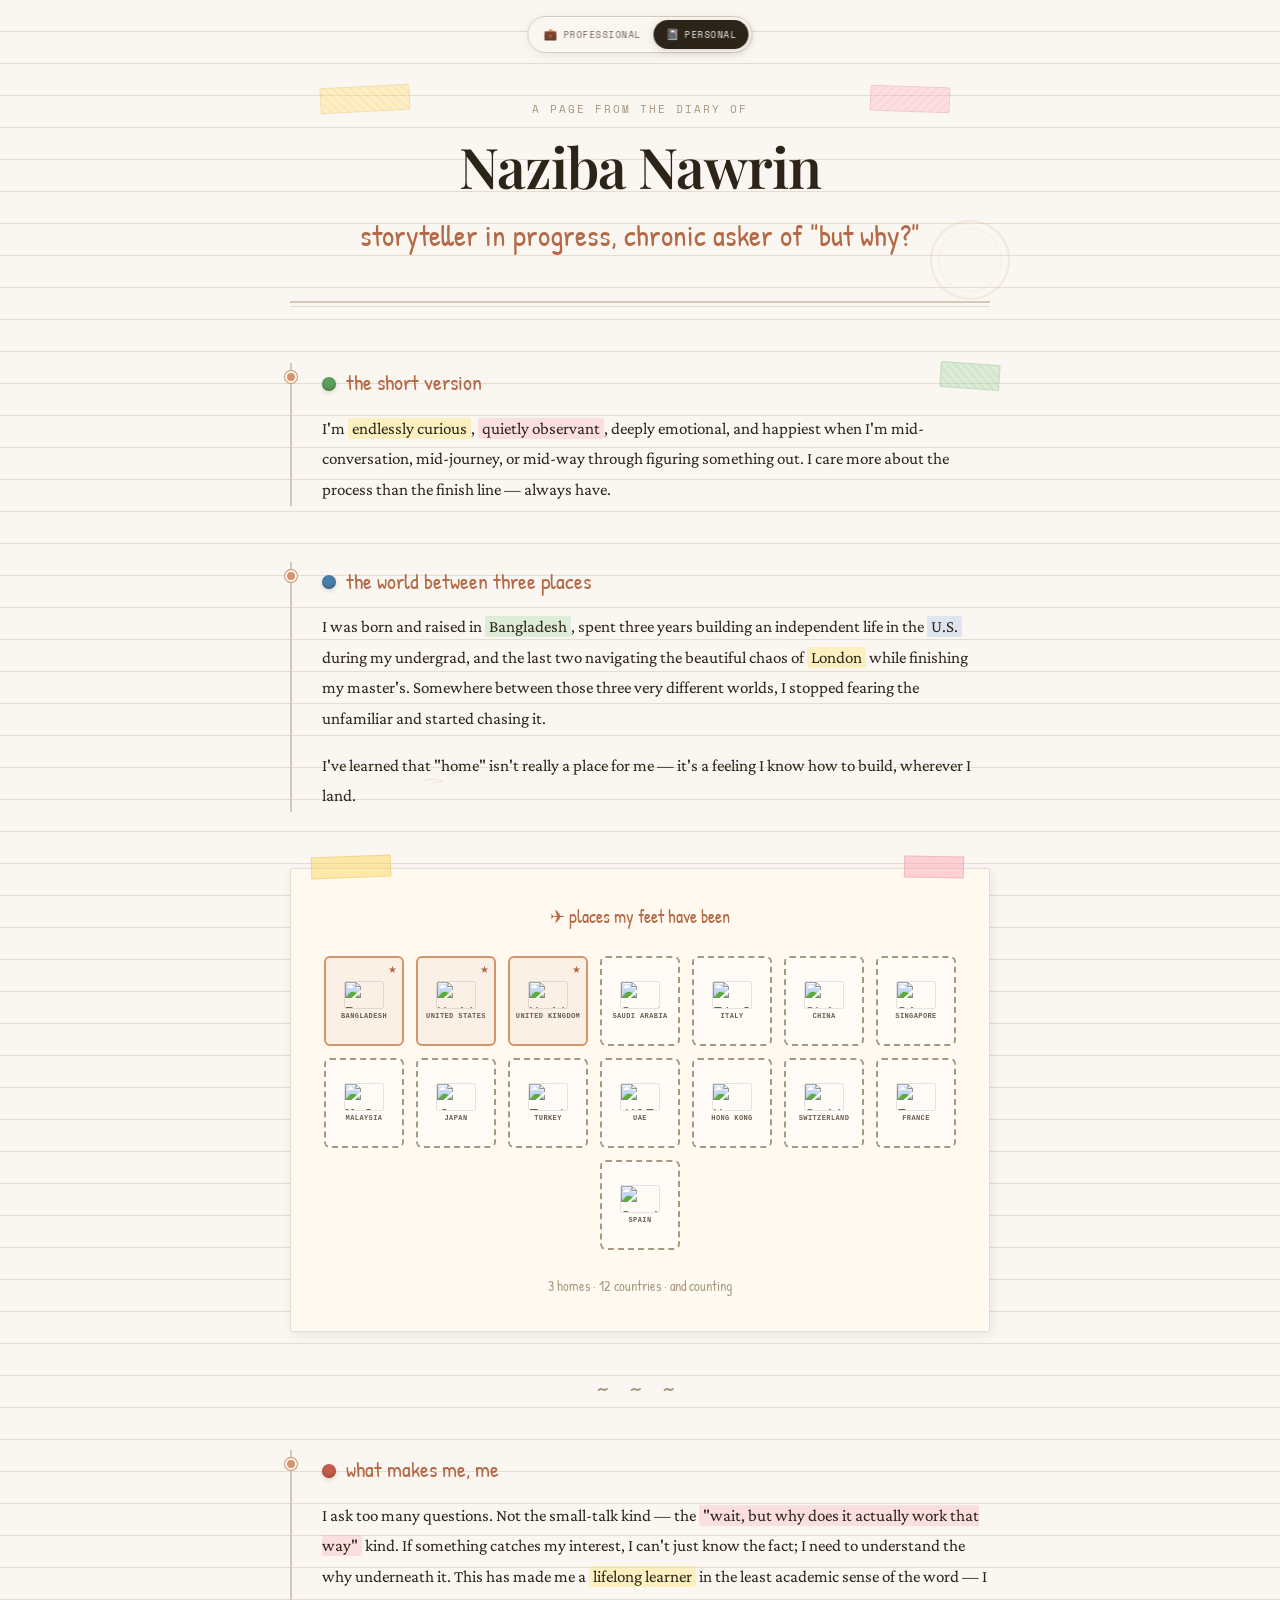
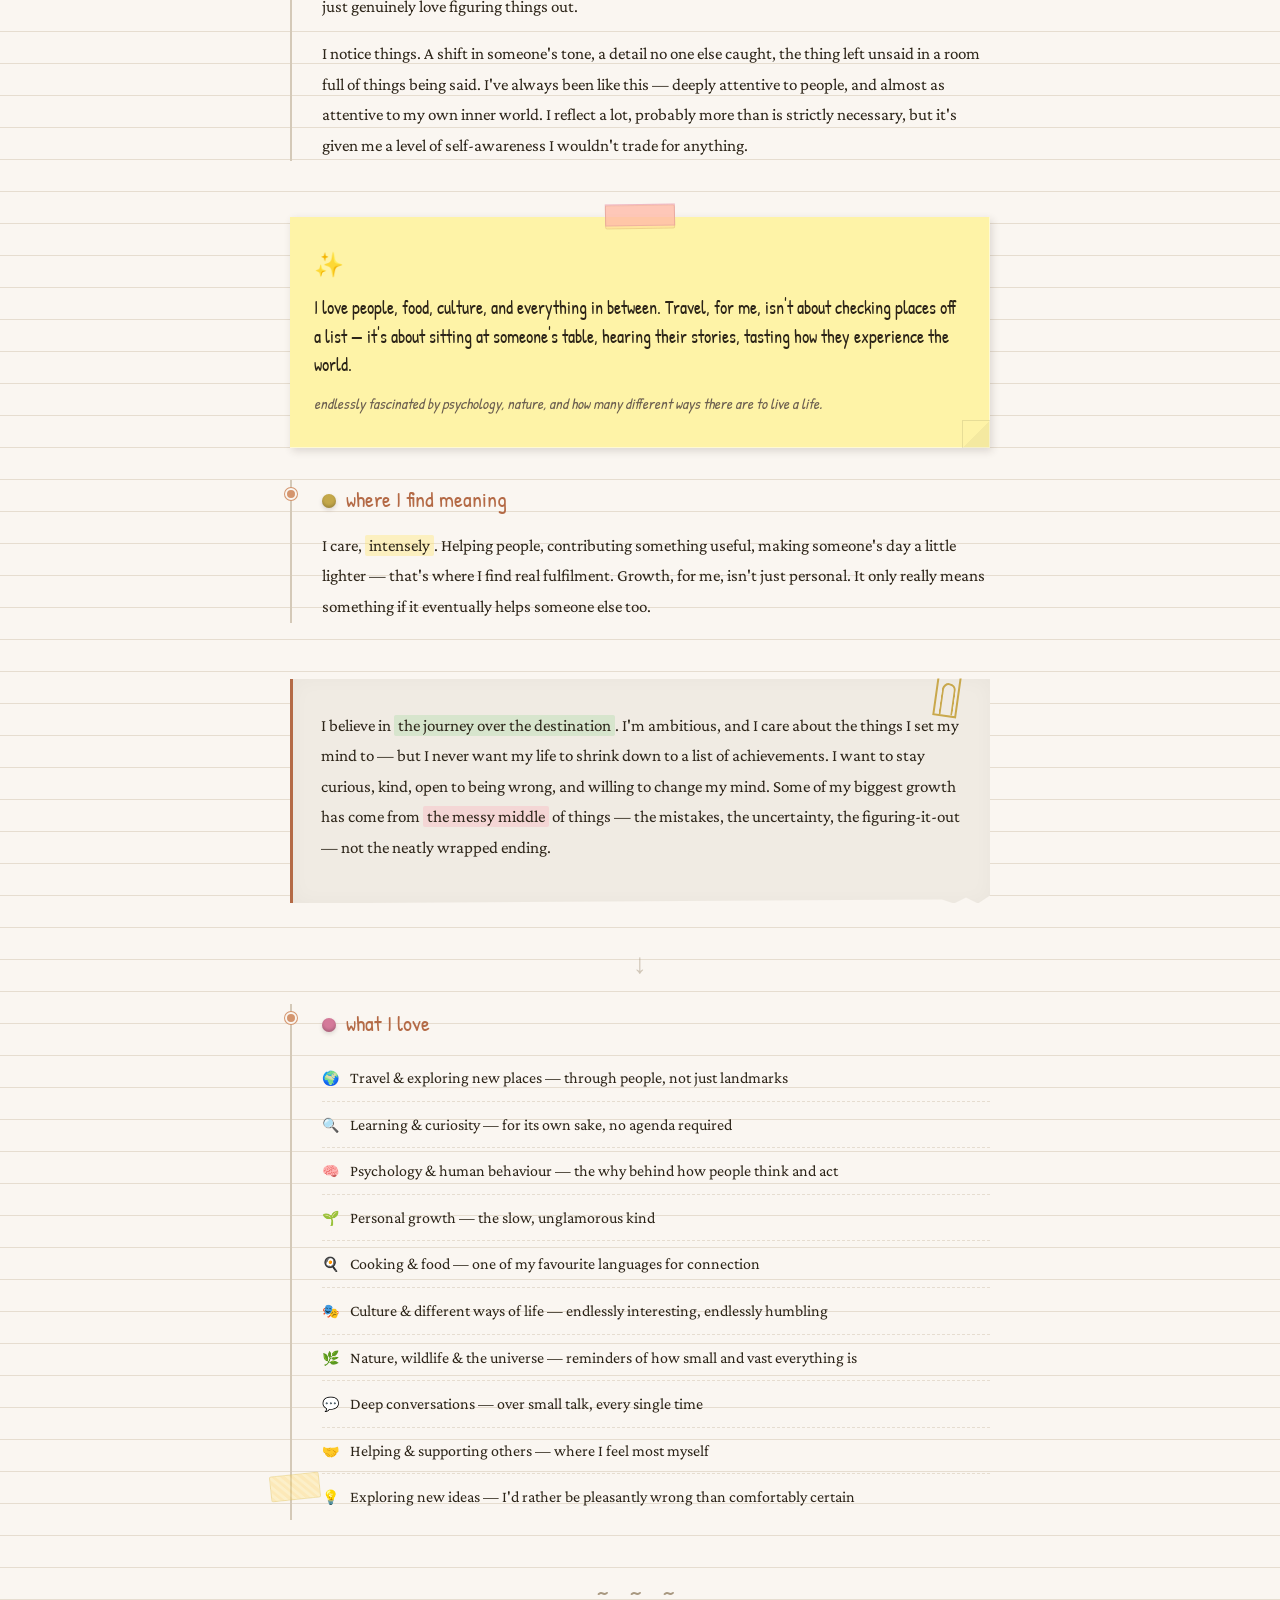
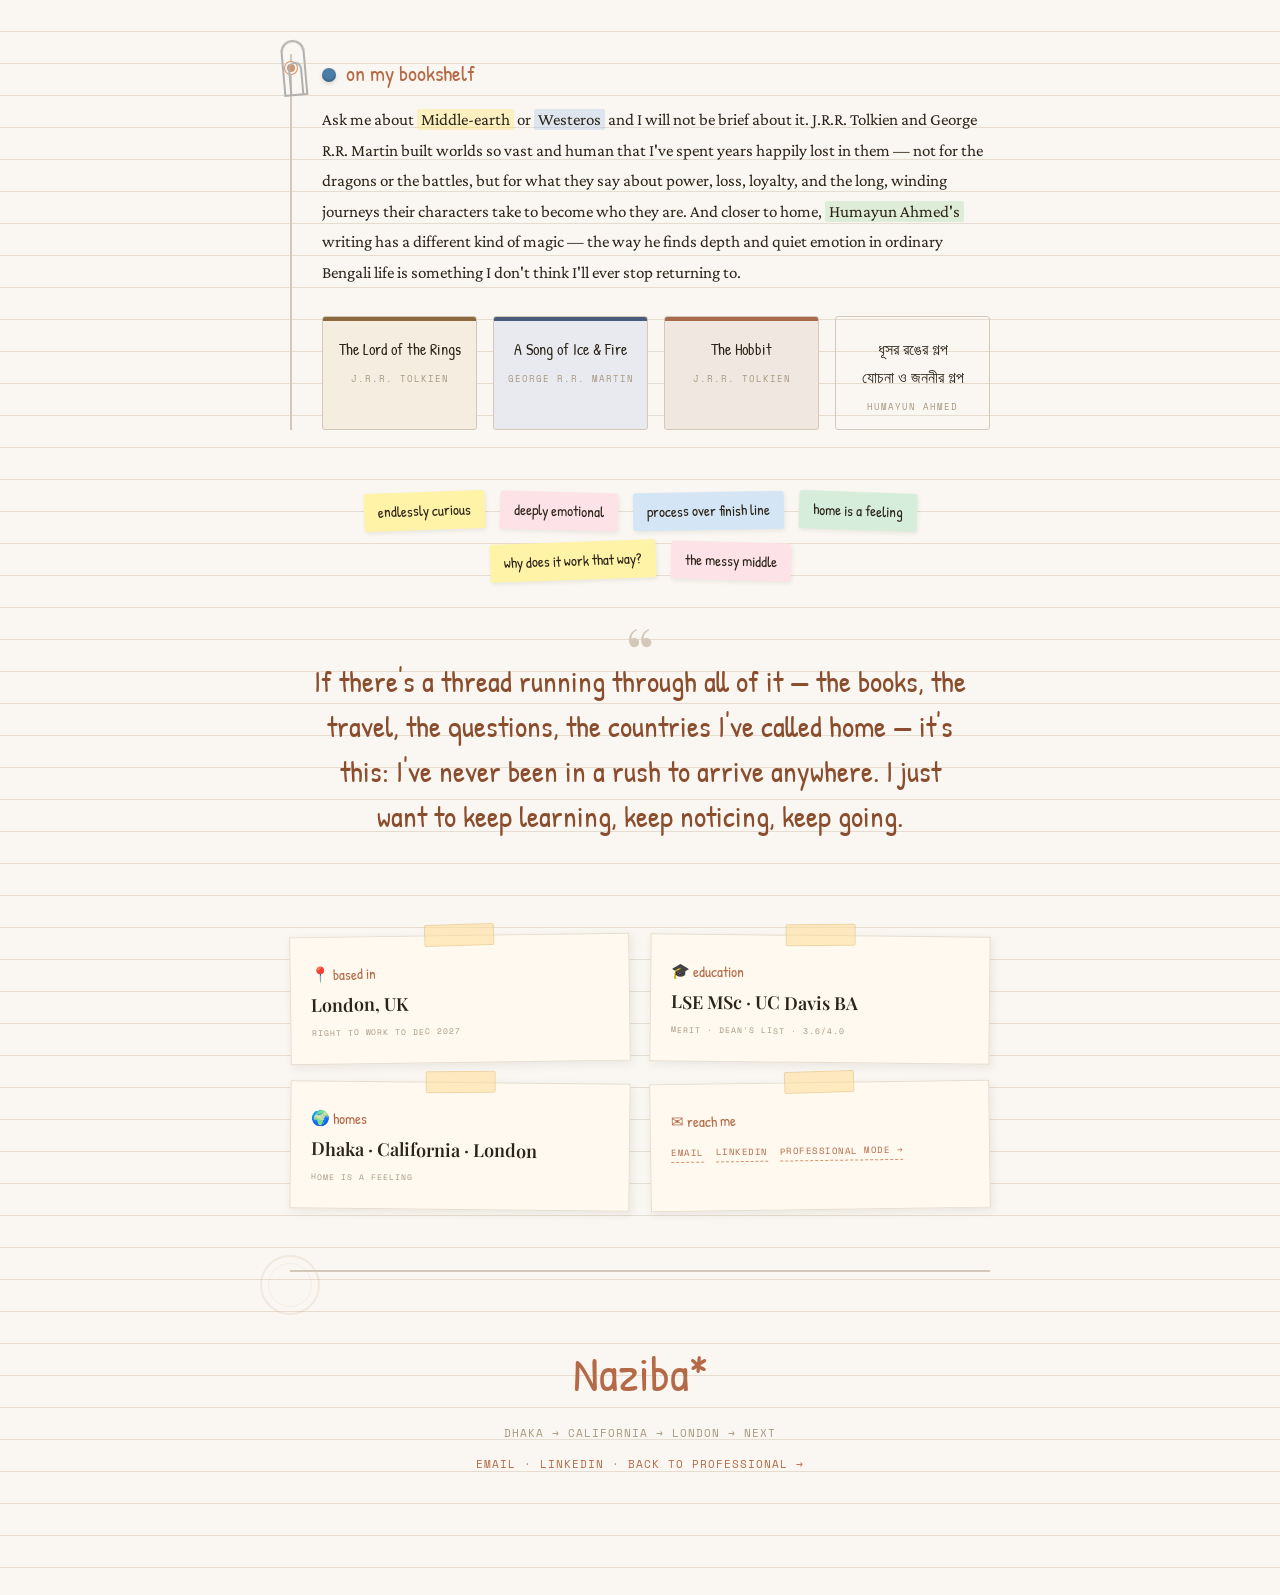
==== commit 1a4b556f: "Personal: SVG flag stamps, remove side travel, add footer scrapbook cards" ====
--- a/personal.html
+++ b/personal.html
@@ -207,46 +207,54 @@
     .book:hover { transform: translateY(-4px) rotate(-1deg); box-shadow: 0 4px 12px var(--shadow-heavy); }
     .book .book-author { display: block; font-family: var(--font-mono); font-size: 9px; letter-spacing: 1px; text-transform: uppercase; color: var(--ink-faint); margin-top: 8px; }
 
-    /* ═══ TRAVEL PASSPORT STAMPS ═══ */
+    /* ═══ PASSPORT STAMPS ═══ */
     .passport-grid {
-      display: flex; flex-wrap: wrap; gap: 10px; margin: 24px 0; justify-content: center;
+      display: flex; flex-wrap: wrap; gap: 12px; margin: 24px 0; justify-content: center;
     }
     .passport-stamp {
-      width: 68px; height: 68px; border-radius: 50%; border: 2px dashed var(--ink-faint);
-      display: flex; flex-direction: column; align-items: center; justify-content: center;
-      font-family: var(--font-mono); font-size: 8px; text-transform: uppercase; letter-spacing: 0.5px;
-      color: var(--ink-soft); position: relative; background: rgba(255,255,255,0.5);
-      transition: transform 0.2s ease;
-    }
-    .passport-stamp:hover { transform: scale(1.1) rotate(-3deg); }
-    .passport-stamp .flag-big { font-size: 22px; line-height: 1; margin-bottom: 2px; }
-    .passport-stamp .country-name { font-size: 7px; font-weight: 600; line-height: 1.1; text-align: center; }
-    .passport-stamp.stamped { border-color: var(--accent-soft); border-style: solid; background: rgba(180,106,70,0.06); }
-
-    /* ═══ SIDE TRAVEL MAP ═══ */
-    .side-travel {
-      position: absolute;
-      top: 140px;
-      width: 160px;
-    }
-    .side-travel.left { left: -180px; }
-    .side-travel.right { right: -180px; }
-    .side-travel-title {
-      font-family: var(--font-hand);
-      font-size: 16px;
-      color: var(--accent);
-      margin-bottom: 12px;
-      text-align: center;
-    }
-    .side-stamp {
-      width: 54px; height: 54px; border-radius: 50%; border: 1.5px dashed var(--line);
+      width: 80px; height: 90px; border-radius: 6px; border: 2px dashed var(--ink-faint);
       display: flex; flex-direction: column; align-items: center; justify-content: center;
       font-family: var(--font-mono); color: var(--ink-soft); background: rgba(255,255,255,0.5);
-      margin: 6px auto; transition: transform 0.2s ease;
-    }
-    .side-stamp:hover { transform: scale(1.15) rotate(-5deg); }
-    .side-stamp .s-flag { font-size: 18px; line-height: 1; }
-    .side-stamp .s-name { font-size: 6px; text-transform: uppercase; letter-spacing: 0.3px; margin-top: 1px; }
+      transition: transform 0.2s ease; position: relative; overflow: hidden; gap: 4px;
+    }
+    .passport-stamp:hover { transform: scale(1.08) rotate(-2deg); }
+    .passport-stamp .flag-img { width: 40px; height: 28px; border-radius: 2px; object-fit: cover; border: 1px solid rgba(0,0,0,0.1); }
+    .passport-stamp .country-name { font-size: 7px; text-transform: uppercase; letter-spacing: 0.4px; line-height: 1.1; text-align: center; font-weight: 600; }
+    .passport-stamp.stamped { border-color: var(--accent-soft); border-style: solid; background: rgba(180,106,70,0.06); }
+    .passport-stamp.stamped::after {
+      content: '★'; position: absolute; top: 3px; right: 5px; font-size: 10px; color: var(--accent);
+    }
+
+    /* ═══ SIDE TRAVEL ═══ */
+    .side-travel { display: none; }
+
+    /* ═══ FOOTER SCRAPBOOK CARDS ═══ */
+    .footer-scrap {
+      position: relative; max-width: 700px; margin: 48px auto 0;
+      display: grid; grid-template-columns: 1fr 1fr; gap: 20px;
+    }
+    .scrap-card {
+      background: var(--paper); border: 1px solid var(--line-faint);
+      padding: 24px 20px; position: relative;
+      box-shadow: 2px 3px 10px var(--shadow);
+    }
+    .scrap-card::before {
+      content: ''; position: absolute; top: -12px; left: 50%; transform: translateX(-50%) rotate(-1deg);
+      width: 70px; height: 22px; background: rgba(255,220,150,0.55);
+      border: 1px solid rgba(200,170,100,0.3); border-radius: 2px;
+    }
+    .scrap-card.tilt-l { transform: rotate(-0.8deg); }
+    .scrap-card.tilt-r { transform: rotate(0.6deg); }
+    .scrap-card-label { font-family: var(--font-hand); font-size: 15px; color: var(--accent); margin-bottom: 6px; }
+    .scrap-card-value { font-family: var(--font-display); font-size: 18px; font-weight: 600; color: var(--ink); line-height: 1.3; }
+    .scrap-card-sub { font-family: var(--font-mono); font-size: 8px; letter-spacing: 1px; text-transform: uppercase; color: var(--ink-faint); margin-top: 8px; }
+    .scrap-card-links { margin-top: 10px; display: flex; gap: 12px; flex-wrap: wrap; }
+    .scrap-card-links a {
+      font-family: var(--font-mono); font-size: 9px; letter-spacing: 0.5px; text-transform: uppercase;
+      color: var(--accent); text-decoration: none; border-bottom: 1px dashed var(--accent-soft);
+      padding-bottom: 1px; transition: color 0.2s;
+    }
+    .scrap-card-links a:hover { color: var(--accent-deep); }
 
     /* ═══ STICKERS ═══ */
     .sticker { display: inline-block; font-family: var(--font-hand); font-size: 15px; padding: 6px 14px; border-radius: 3px; margin: 6px; position: relative; box-shadow: 1px 2px 4px var(--shadow); }
@@ -293,9 +301,6 @@
     .reveal:nth-child(7) { animation-delay: 0.7s; }
 
     /* ═══ RESPONSIVE ═══ */
-    @media (max-width: 1200px) {
-      .side-travel { display: none; }
-    }
     @media (max-width: 600px) {
       .page-outer { padding: 80px 16px 60px; }
       .diary-entry { padding-left: 22px; }
@@ -304,8 +309,9 @@
       .mode-slider-wrap a { padding: 4px 10px; font-size: 8px; }
       .bookshelf { grid-template-columns: repeat(2, 1fr); }
       .washi { display: none; }
-      .passport-stamp { width: 56px; height: 56px; }
-      .passport-stamp .flag-big { font-size: 18px; }
+      .passport-stamp { width: 64px; height: 74px; }
+      .passport-stamp .flag-img { width: 32px; height: 22px; }
+      .footer-scrap { grid-template-columns: 1fr; }
     }
   </style>
 </head>
@@ -318,31 +324,6 @@
   </div>
 
   <div class="page-outer">
-
-    <!-- SIDE TRAVEL — LEFT -->
-    <div class="side-travel left">
-      <div class="side-travel-title">places I've been</div>
-      <div class="side-stamp"><span class="s-flag">🇧🇩</span><span class="s-name">BD</span></div>
-      <div class="side-stamp"><span class="s-flag">🇺🇸</span><span class="s-name">US</span></div>
-      <div class="side-stamp"><span class="s-flag">🇬🇧</span><span class="s-name">UK</span></div>
-      <div class="side-stamp"><span class="s-flag">🇸🇦</span><span class="s-name">KSA</span></div>
-      <div class="side-stamp"><span class="s-flag">🇮🇹</span><span class="s-name">IT</span></div>
-      <div class="side-stamp"><span class="s-flag">🇨🇳</span><span class="s-name">CN</span></div>
-    </div>
-
-    <!-- SIDE TRAVEL — RIGHT -->
-    <div class="side-travel right">
-      <div class="side-travel-title">& more</div>
-      <div class="side-stamp"><span class="s-flag">🇸🇬</span><span class="s-name">SG</span></div>
-      <div class="side-stamp"><span class="s-flag">🇲🇾</span><span class="s-name">MY</span></div>
-      <div class="side-stamp"><span class="s-flag">🇯🇵</span><span class="s-name">JP</span></div>
-      <div class="side-stamp"><span class="s-flag">🇹🇷</span><span class="s-name">TR</span></div>
-      <div class="side-stamp"><span class="s-flag">🇦🇪</span><span class="s-name">AE</span></div>
-      <div class="side-stamp"><span class="s-flag">🇭🇰</span><span class="s-name">HK</span></div>
-      <div class="side-stamp"><span class="s-flag">🇨🇭</span><span class="s-name">CH</span></div>
-      <div class="side-stamp"><span class="s-flag">🇫🇷</span><span class="s-name">FR</span></div>
-      <div class="side-stamp"><span class="s-flag">🇪🇸</span><span class="s-name">ES</span></div>
-    </div>
 
     <div class="page-wrap">
 
@@ -373,27 +354,27 @@
         </div>
       </div>
 
-      <!-- COUNTRIES VISITED — SCRAPBOOK STYLE -->
+      <!-- COUNTRIES VISITED — PASSPORT STAMPS -->
       <div class="tape-card tilt-right reveal" style="text-align:center;position:relative;">
         <div class="tape-strip tape-strip-yellow" style="width:80px;top:-13px;left:20px;transform:rotate(-2deg);"></div>
         <div class="tape-strip tape-strip-pink" style="width:60px;top:-13px;right:25px;transform:rotate(1deg);"></div>
         <div style="font-family:var(--font-hand);font-size:18px;color:var(--accent);margin-bottom:16px;">✈ places my feet have been</div>
         <div class="passport-grid">
-          <div class="passport-stamp stamped"><span class="flag-big">🇧🇩</span><span class="country-name">Bangladesh</span></div>
-          <div class="passport-stamp stamped"><span class="flag-big">🇺🇸</span><span class="country-name">United States</span></div>
-          <div class="passport-stamp stamped"><span class="flag-big">🇬🇧</span><span class="country-name">United Kingdom</span></div>
-          <div class="passport-stamp"><span class="flag-big">🇸🇦</span><span class="country-name">Saudi Arabia</span></div>
-          <div class="passport-stamp"><span class="flag-big">🇮🇹</span><span class="country-name">Italy</span></div>
-          <div class="passport-stamp"><span class="flag-big">🇨🇳</span><span class="country-name">China</span></div>
-          <div class="passport-stamp"><span class="flag-big">🇸🇬</span><span class="country-name">Singapore</span></div>
-          <div class="passport-stamp"><span class="flag-big">🇲🇾</span><span class="country-name">Malaysia</span></div>
-          <div class="passport-stamp"><span class="flag-big">🇯🇵</span><span class="country-name">Japan</span></div>
-          <div class="passport-stamp"><span class="flag-big">🇹🇷</span><span class="country-name">Turkey</span></div>
-          <div class="passport-stamp"><span class="flag-big">🇦🇪</span><span class="country-name">UAE</span></div>
-          <div class="passport-stamp"><span class="flag-big">🇭🇰</span><span class="country-name">Hong Kong</span></div>
-          <div class="passport-stamp"><span class="flag-big">🇨🇭</span><span class="country-name">Switzerland</span></div>
-          <div class="passport-stamp"><span class="flag-big">🇫🇷</span><span class="country-name">France</span></div>
-          <div class="passport-stamp"><span class="flag-big">🇪🇸</span><span class="country-name">Spain</span></div>
+          <div class="passport-stamp stamped"><img class="flag-img" src="https://flagcdn.com/bd.svg" alt="Bangladesh"><span class="country-name">Bangladesh</span></div>
+          <div class="passport-stamp stamped"><img class="flag-img" src="https://flagcdn.com/us.svg" alt="United States"><span class="country-name">United States</span></div>
+          <div class="passport-stamp stamped"><img class="flag-img" src="https://flagcdn.com/gb.svg" alt="United Kingdom"><span class="country-name">United Kingdom</span></div>
+          <div class="passport-stamp"><img class="flag-img" src="https://flagcdn.com/sa.svg" alt="Saudi Arabia"><span class="country-name">Saudi Arabia</span></div>
+          <div class="passport-stamp"><img class="flag-img" src="https://flagcdn.com/it.svg" alt="Italy"><span class="country-name">Italy</span></div>
+          <div class="passport-stamp"><img class="flag-img" src="https://flagcdn.com/cn.svg" alt="China"><span class="country-name">China</span></div>
+          <div class="passport-stamp"><img class="flag-img" src="https://flagcdn.com/sg.svg" alt="Singapore"><span class="country-name">Singapore</span></div>
+          <div class="passport-stamp"><img class="flag-img" src="https://flagcdn.com/my.svg" alt="Malaysia"><span class="country-name">Malaysia</span></div>
+          <div class="passport-stamp"><img class="flag-img" src="https://flagcdn.com/jp.svg" alt="Japan"><span class="country-name">Japan</span></div>
+          <div class="passport-stamp"><img class="flag-img" src="https://flagcdn.com/tr.svg" alt="Turkey"><span class="country-name">Turkey</span></div>
+          <div class="passport-stamp"><img class="flag-img" src="https://flagcdn.com/ae.svg" alt="UAE"><span class="country-name">UAE</span></div>
+          <div class="passport-stamp"><img class="flag-img" src="https://flagcdn.com/hk.svg" alt="Hong Kong"><span class="country-name">Hong Kong</span></div>
+          <div class="passport-stamp"><img class="flag-img" src="https://flagcdn.com/ch.svg" alt="Switzerland"><span class="country-name">Switzerland</span></div>
+          <div class="passport-stamp"><img class="flag-img" src="https://flagcdn.com/fr.svg" alt="France"><span class="country-name">France</span></div>
+          <div class="passport-stamp"><img class="flag-img" src="https://flagcdn.com/es.svg" alt="Spain"><span class="country-name">Spain</span></div>
         </div>
         <div style="font-family:var(--font-hand);font-size:14px;color:var(--ink-faint);margin-top:12px;">3 homes · 12 countries · and counting</div>
       </div>
@@ -491,6 +472,33 @@
       <div class="coffee-stain" style="top: 120px; right: -20px;"></div>
       <div class="coffee-stain" style="bottom: 200px; left: -30px; width: 60px; height: 60px;"></div>
 
+      <!-- FOOTER SCRAPBOOK CARDS -->
+      <div class="footer-scrap reveal">
+        <div class="scrap-card tilt-l">
+          <div class="scrap-card-label">📍 based in</div>
+          <div class="scrap-card-value">London, UK</div>
+          <div class="scrap-card-sub">right to work to dec 2027</div>
+        </div>
+        <div class="scrap-card tilt-r">
+          <div class="scrap-card-label">🎓 education</div>
+          <div class="scrap-card-value">LSE MSc · UC Davis BA</div>
+          <div class="scrap-card-sub">merit · dean's list · 3.6/4.0</div>
+        </div>
+        <div class="scrap-card tilt-r">
+          <div class="scrap-card-label">🌍 homes</div>
+          <div class="scrap-card-value">Dhaka · California · London</div>
+          <div class="scrap-card-sub">home is a feeling</div>
+        </div>
+        <div class="scrap-card tilt-l">
+          <div class="scrap-card-label">✉ reach me</div>
+          <div class="scrap-card-links">
+            <a href="mailto:nazibazaman99@gmail.com">email</a>
+            <a href="https://www.linkedin.com/in/naziba-nawrin-a1048722b/" target="_blank" rel="noopener">linkedin</a>
+            <a href="index.html">professional mode →</a>
+          </div>
+        </div>
+      </div>
+
       <!-- FOOTER -->
       <footer class="diary-footer reveal">
         <div class="hand-name">Naziba*</div>
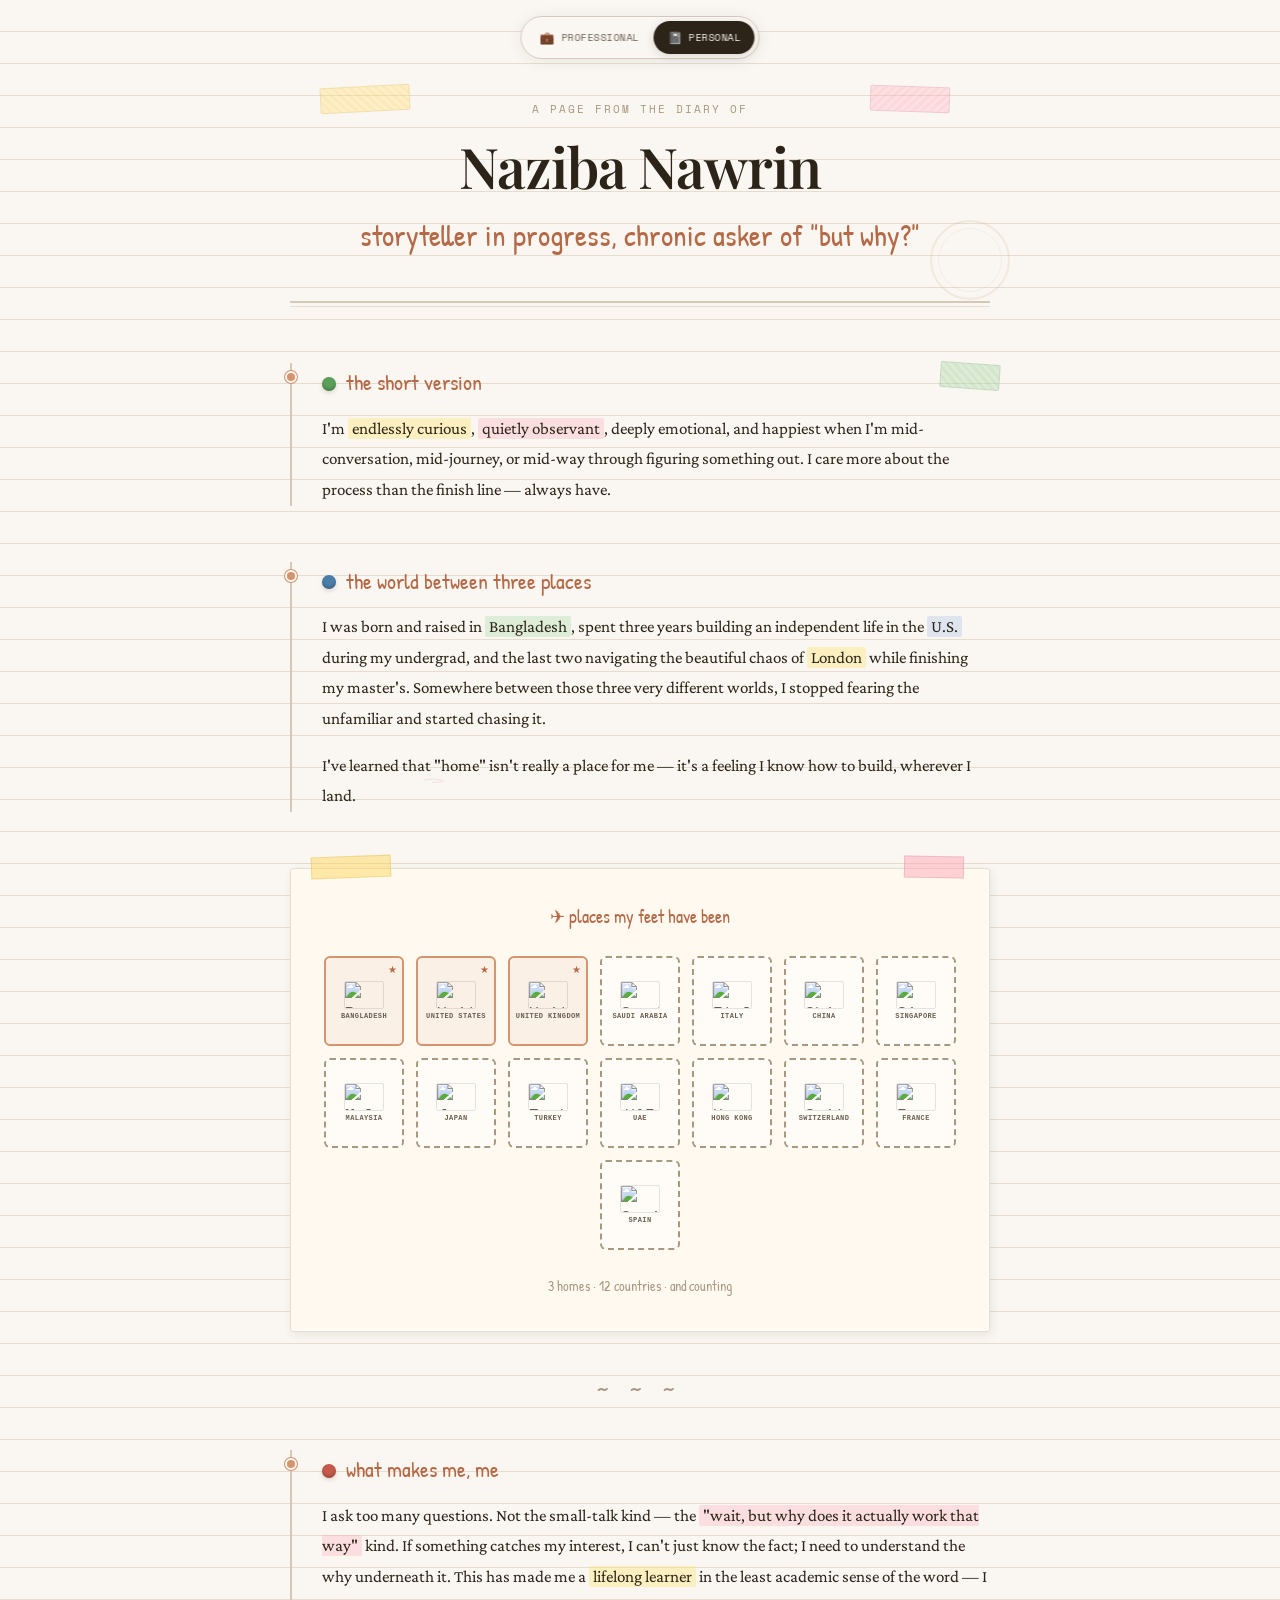
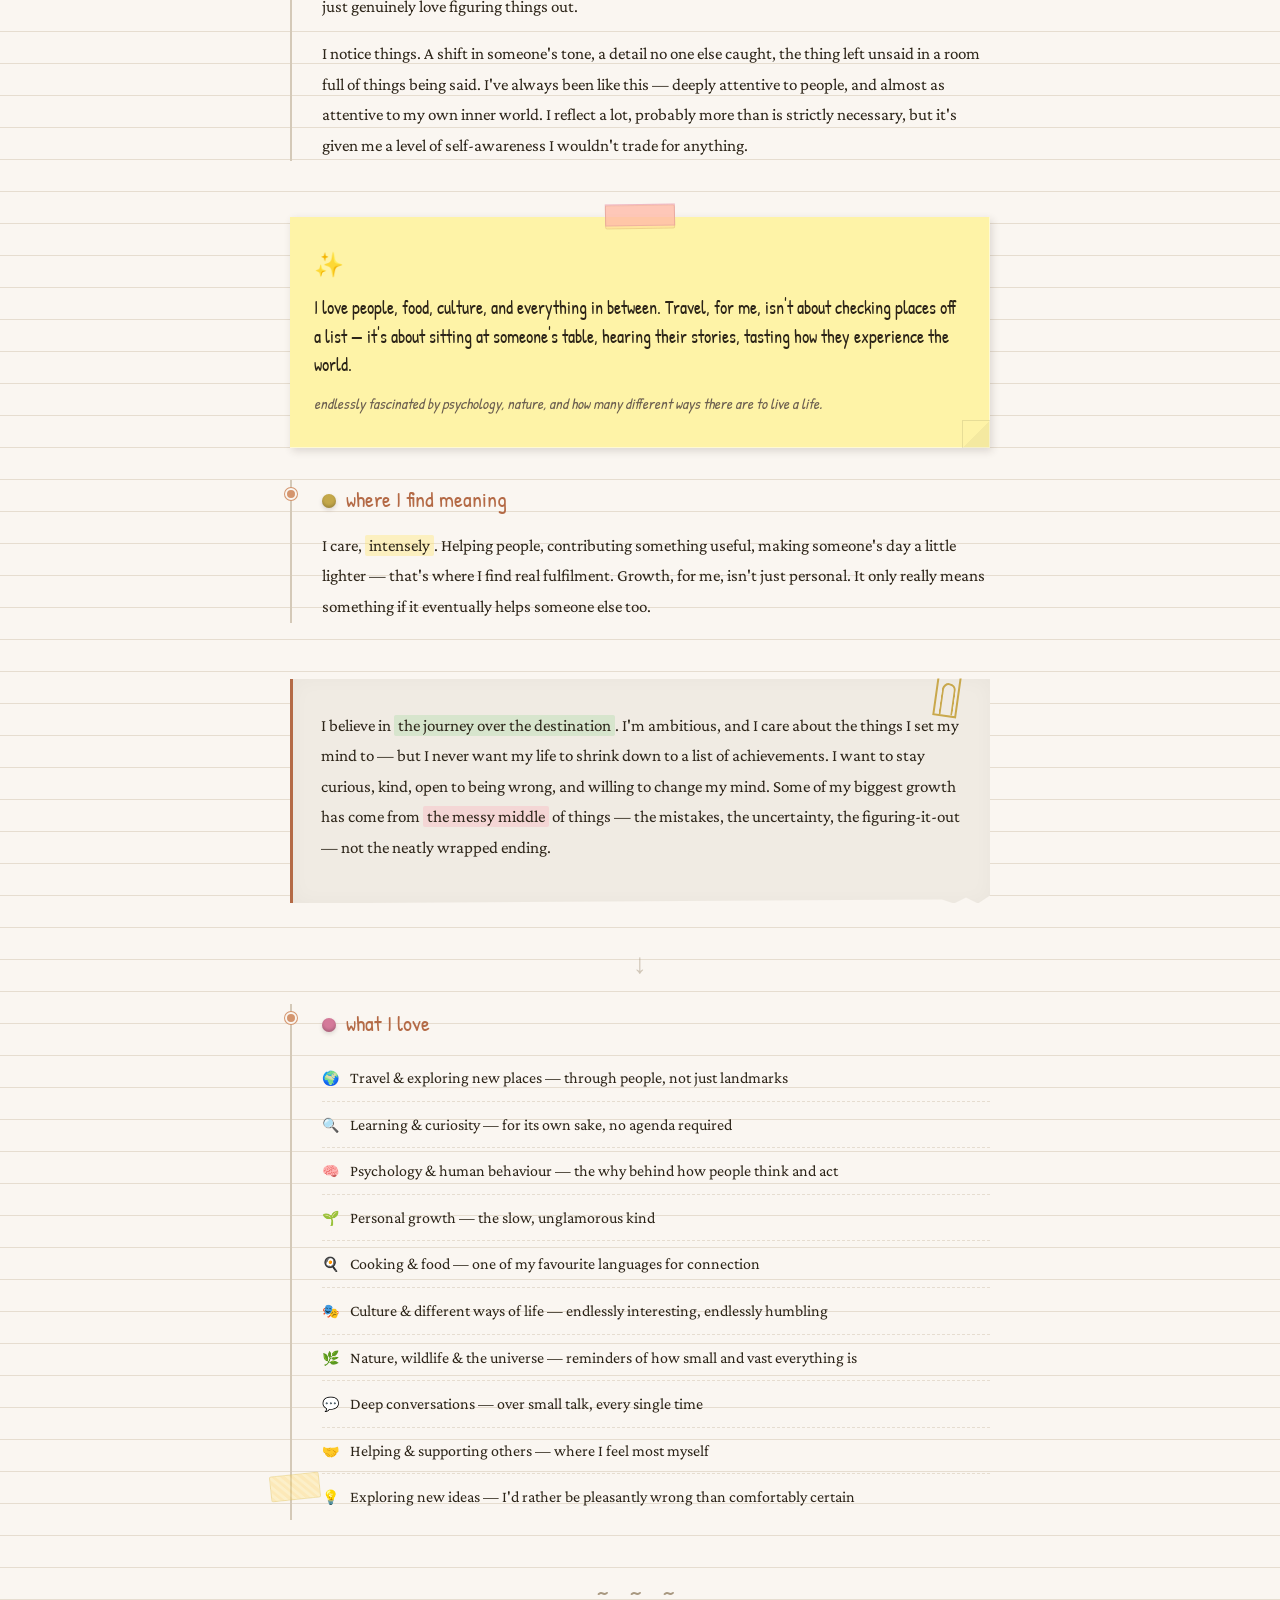
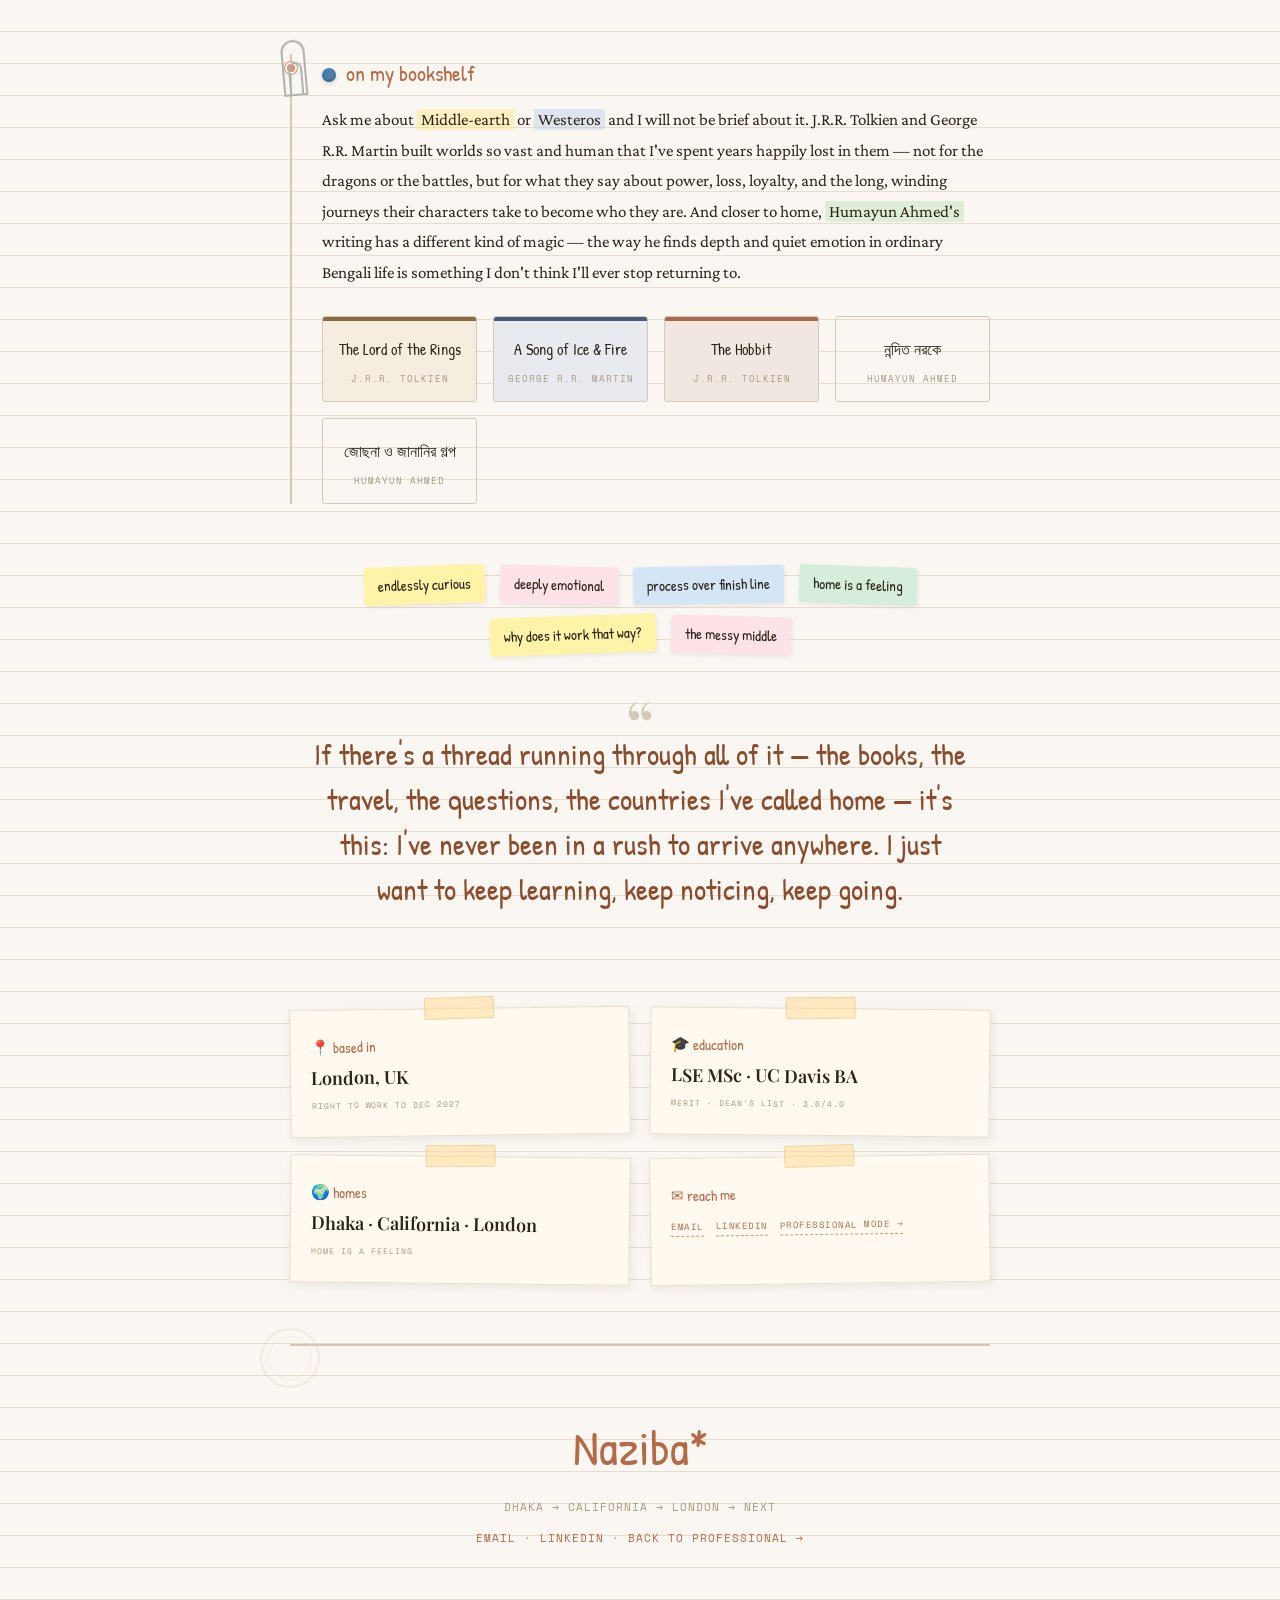
==== commit a63e0612: "Skills: compact hover-expand grid; Bookshelf: correct Humayun Ahmed titles; Mode slider: larger, mor" ====
--- a/personal.html
+++ b/personal.html
@@ -62,18 +62,18 @@
     .mode-slider-wrap {
       position: fixed; top: 16px; left: 50%; transform: translateX(-50%); z-index: 1000;
       display: flex; align-items: center; gap: 0;
-      background: var(--cream); border: 1.5px solid var(--line); border-radius: 40px; padding: 3px;
-      box-shadow: 0 2px 12px var(--shadow), 0 0 0 1px rgba(255,255,255,0.6) inset;
+      background: var(--cream); border: 1.5px solid var(--line); border-radius: 40px; padding: 4px;
+      box-shadow: 0 2px 16px var(--shadow), 0 0 0 1px rgba(255,255,255,0.6) inset;
       backdrop-filter: blur(8px);
     }
     .mode-slider-wrap a {
-      display: flex; align-items: center; gap: 5px; padding: 5px 12px; border-radius: 36px;
-      text-decoration: none; font-family: var(--font-mono); font-size: 9px; letter-spacing: 0.5px;
+      display: flex; align-items: center; gap: 6px; padding: 6px 14px; border-radius: 36px;
+      text-decoration: none; font-family: var(--font-mono); font-size: 10px; letter-spacing: 0.5px;
       text-transform: uppercase; color: var(--ink-soft); transition: all 0.35s cubic-bezier(0.4,0,0.2,1); white-space: nowrap;
     }
-    .mode-slider-wrap a.active { background: var(--ink); color: var(--cream); box-shadow: 0 2px 8px var(--shadow-heavy); }
+    .mode-slider-wrap a.active { background: var(--ink); color: var(--cream); box-shadow: 0 2px 10px var(--shadow-heavy); }
     .mode-slider-wrap a:hover:not(.active) { color: var(--ink); background: var(--cream-dark); }
-    .mode-slider-wrap .mode-icon { font-size: 11px; }
+    .mode-slider-wrap .mode-icon { font-size: 12px; }
 
     /* ═══ PAGE — WIDER TO USE SIDES ═══ */
     .page-outer {
@@ -449,7 +449,8 @@
           <div class="book">The Lord of the Rings<span class="book-author">J.R.R. Tolkien</span></div>
           <div class="book">A Song of Ice &amp; Fire<span class="book-author">George R.R. Martin</span></div>
           <div class="book">The Hobbit<span class="book-author">J.R.R. Tolkien</span></div>
-          <div class="book">ধূসর রঙের গল্প<br>যোচনা ও জননীর গল্প<span class="book-author">Humayun Ahmed</span></div>
+          <div class="book">নন্দিত নরকে<span class="book-author">Humayun Ahmed</span></div>
+          <div class="book">জোছনা ও জানানির গল্প<span class="book-author">Humayun Ahmed</span></div>
         </div>
       </div>
 
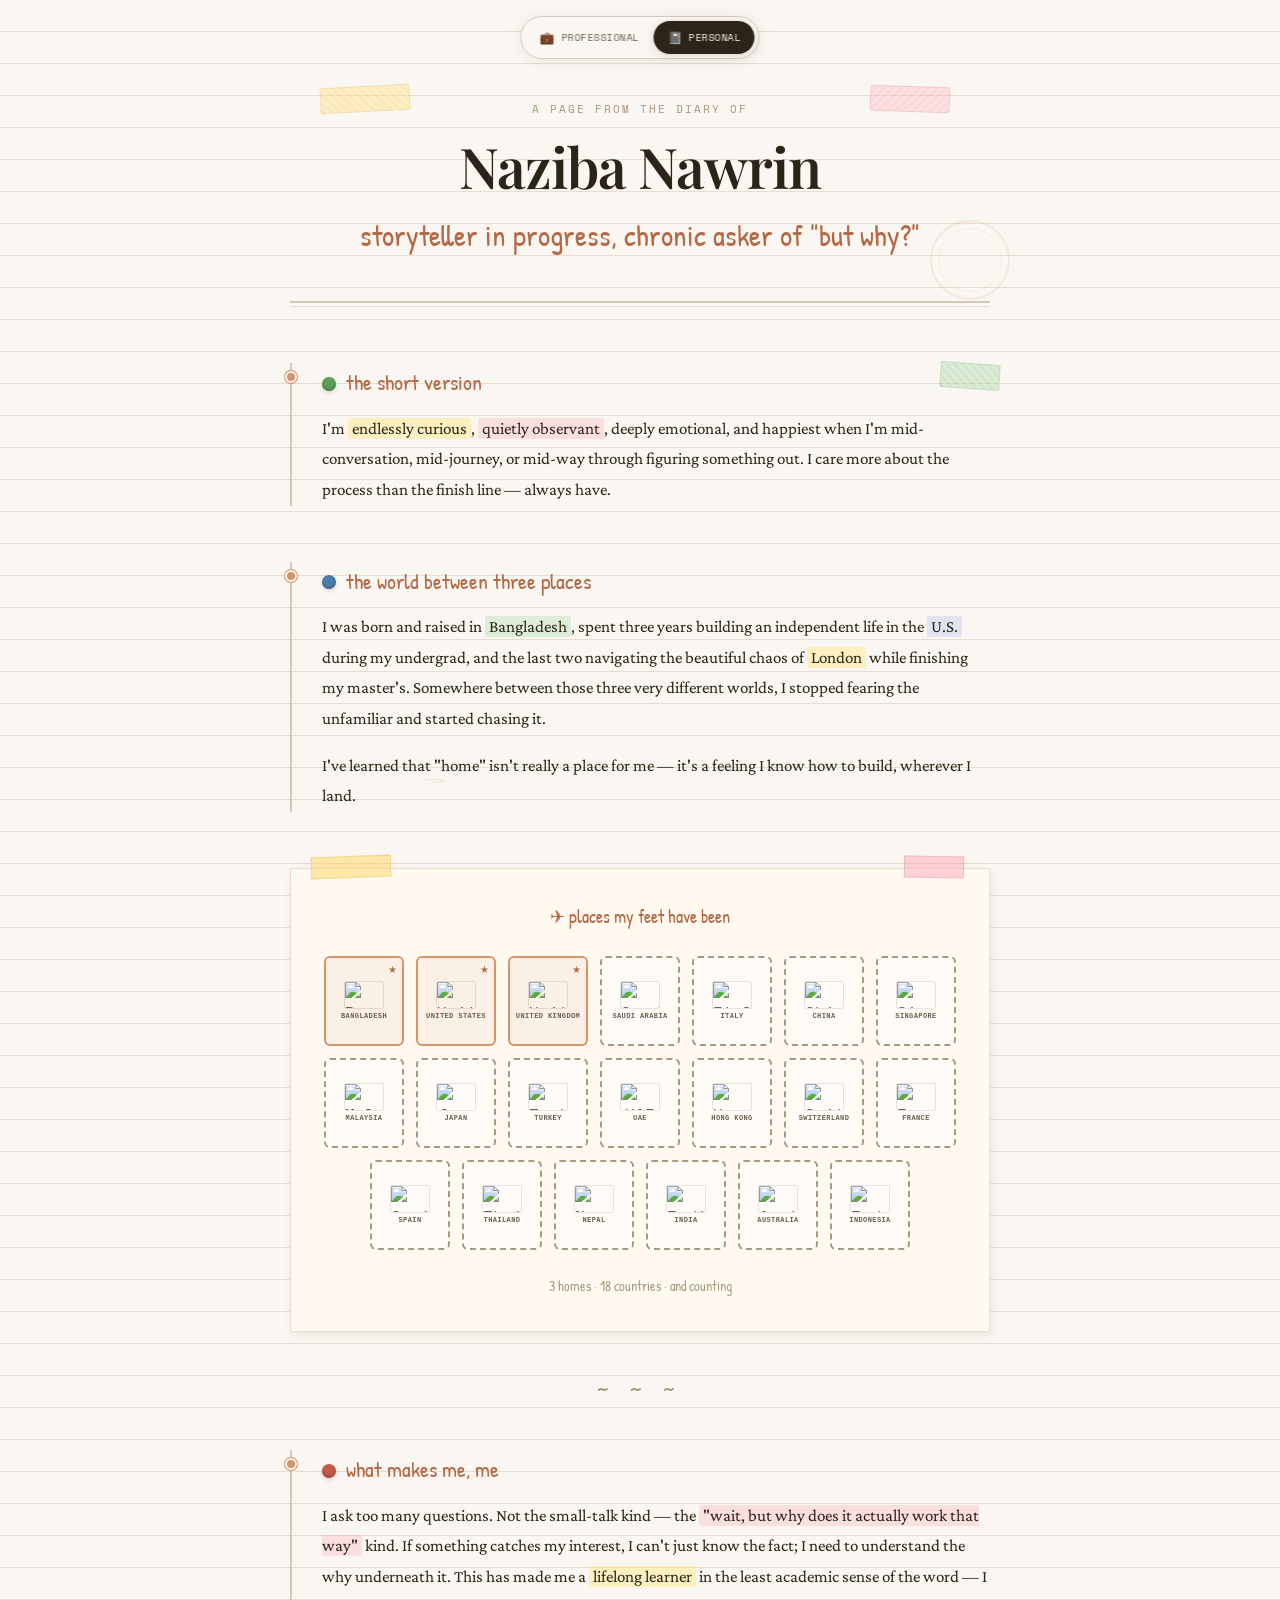
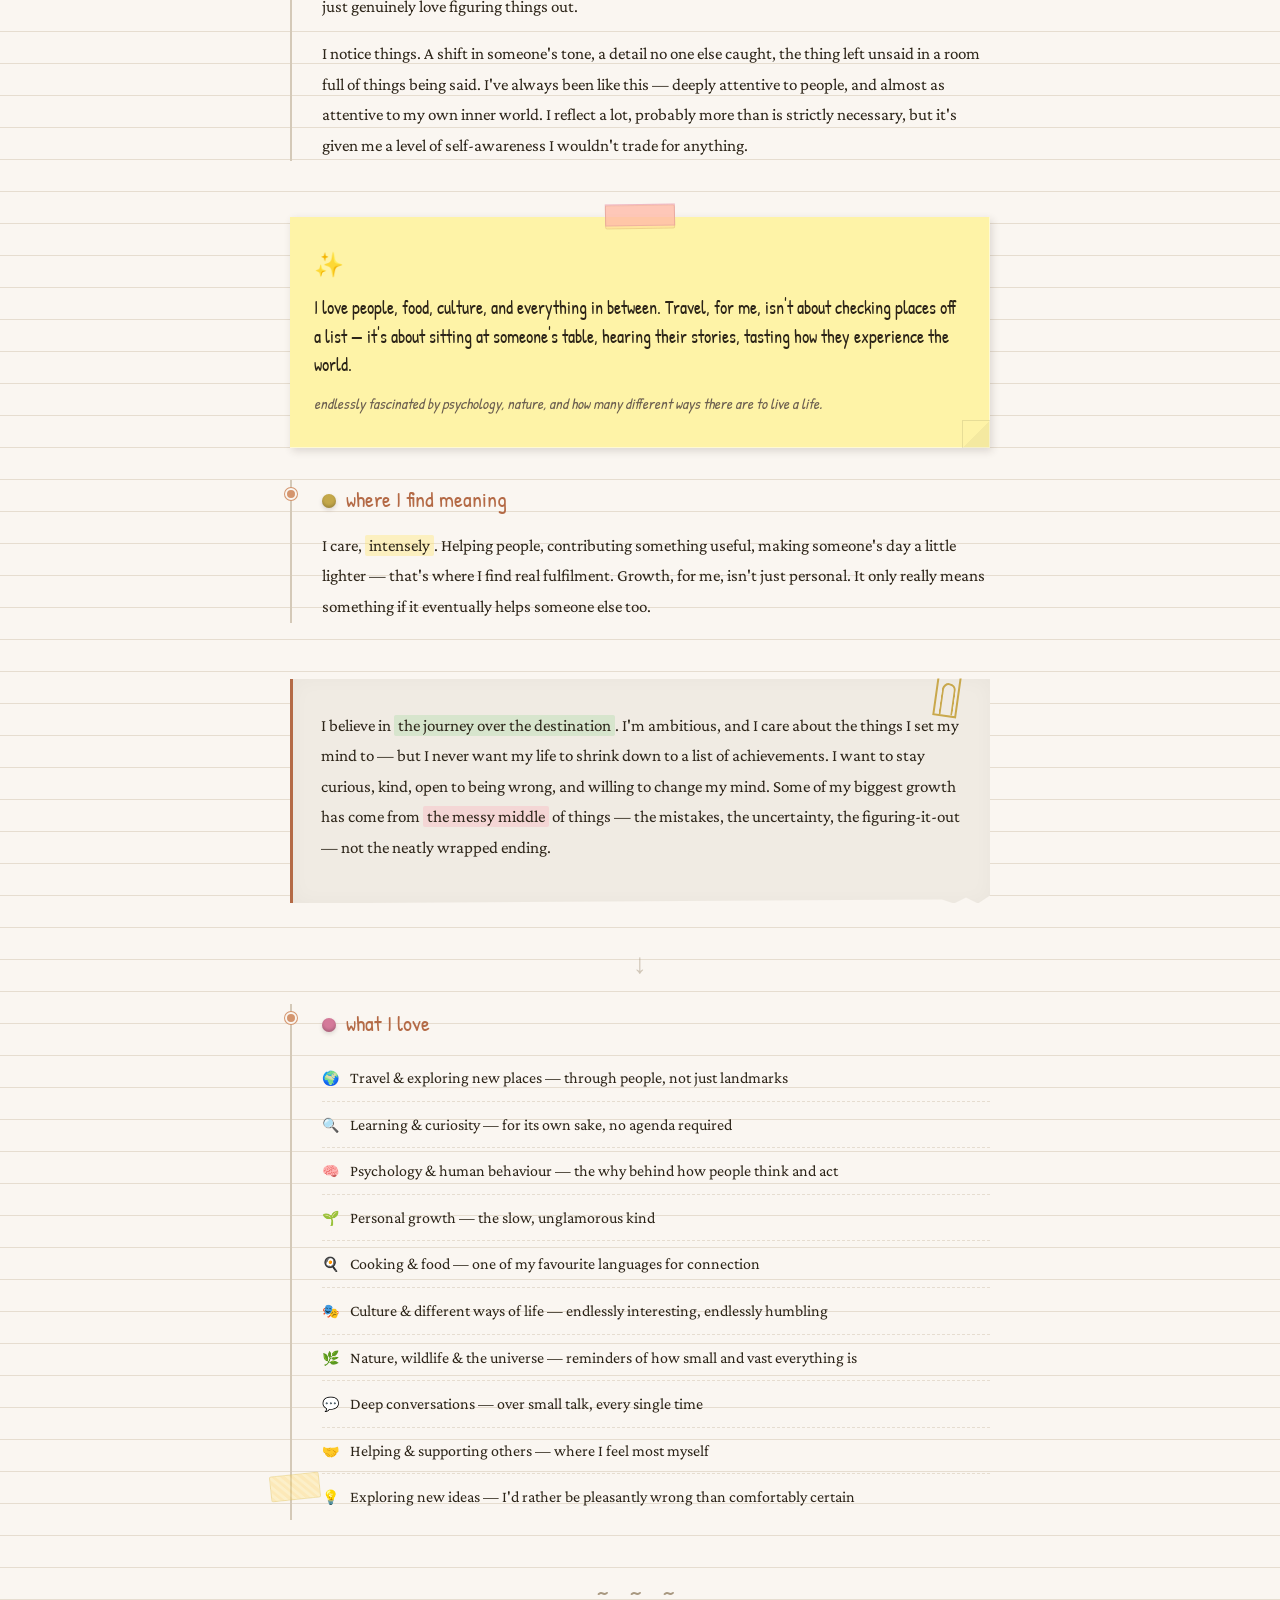
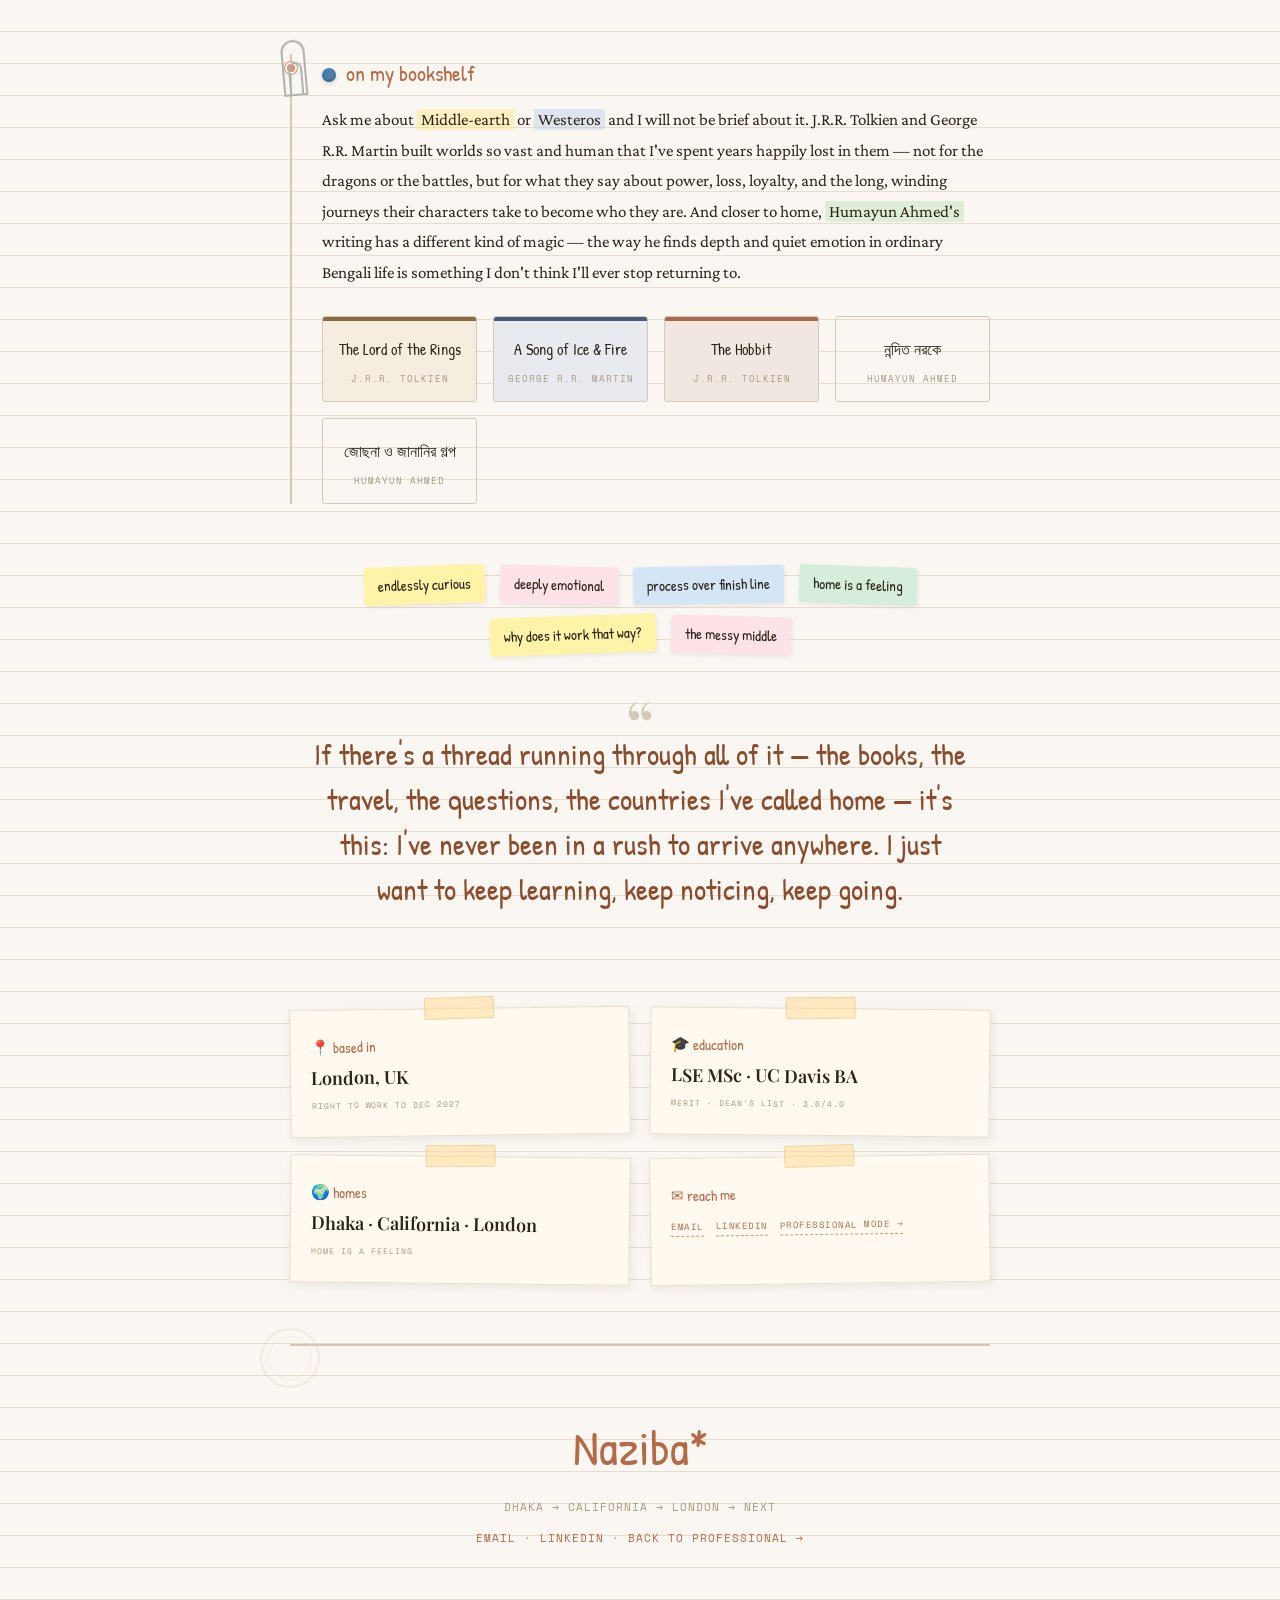
==== commit addf90be: "fix: heading -> MSc Graduate | Economic Policy for International Development | LSE; add 18 countries" ====
--- a/personal.html
+++ b/personal.html
@@ -306,7 +306,9 @@
       .diary-entry { padding-left: 22px; }
       .tape-card { padding: 24px 18px; transform: none !important; }
       .sticky { transform: none !important; }
-      .mode-slider-wrap a { padding: 4px 10px; font-size: 8px; }
+      .mode-slider-wrap { top: auto; bottom: 16px; padding: 2px; }
+      .mode-slider-wrap a { padding: 4px 10px; font-size: 8px; gap: 4px; }
+      .mode-slider-wrap .mode-icon { font-size: 10px; }
       .bookshelf { grid-template-columns: repeat(2, 1fr); }
       .washi { display: none; }
       .passport-stamp { width: 64px; height: 74px; }
@@ -375,8 +377,13 @@
           <div class="passport-stamp"><img class="flag-img" src="https://flagcdn.com/ch.svg" alt="Switzerland"><span class="country-name">Switzerland</span></div>
           <div class="passport-stamp"><img class="flag-img" src="https://flagcdn.com/fr.svg" alt="France"><span class="country-name">France</span></div>
           <div class="passport-stamp"><img class="flag-img" src="https://flagcdn.com/es.svg" alt="Spain"><span class="country-name">Spain</span></div>
-        </div>
-        <div style="font-family:var(--font-hand);font-size:14px;color:var(--ink-faint);margin-top:12px;">3 homes · 12 countries · and counting</div>
+          <div class="passport-stamp"><img class="flag-img" src="https://flagcdn.com/th.svg" alt="Thailand"><span class="country-name">Thailand</span></div>
+          <div class="passport-stamp"><img class="flag-img" src="https://flagcdn.com/np.svg" alt="Nepal"><span class="country-name">Nepal</span></div>
+          <div class="passport-stamp"><img class="flag-img" src="https://flagcdn.com/in.svg" alt="India"><span class="country-name">India</span></div>
+          <div class="passport-stamp"><img class="flag-img" src="https://flagcdn.com/au.svg" alt="Australia"><span class="country-name">Australia</span></div>
+          <div class="passport-stamp"><img class="flag-img" src="https://flagcdn.com/id.svg" alt="Indonesia"><span class="country-name">Indonesia</span></div>
+        </div>
+        <div style="font-family:var(--font-hand);font-size:14px;color:var(--ink-faint);margin-top:12px;">3 homes · 18 countries · and counting</div>
       </div>
 
       <div class="hand-divider">~ ~ ~</div>
